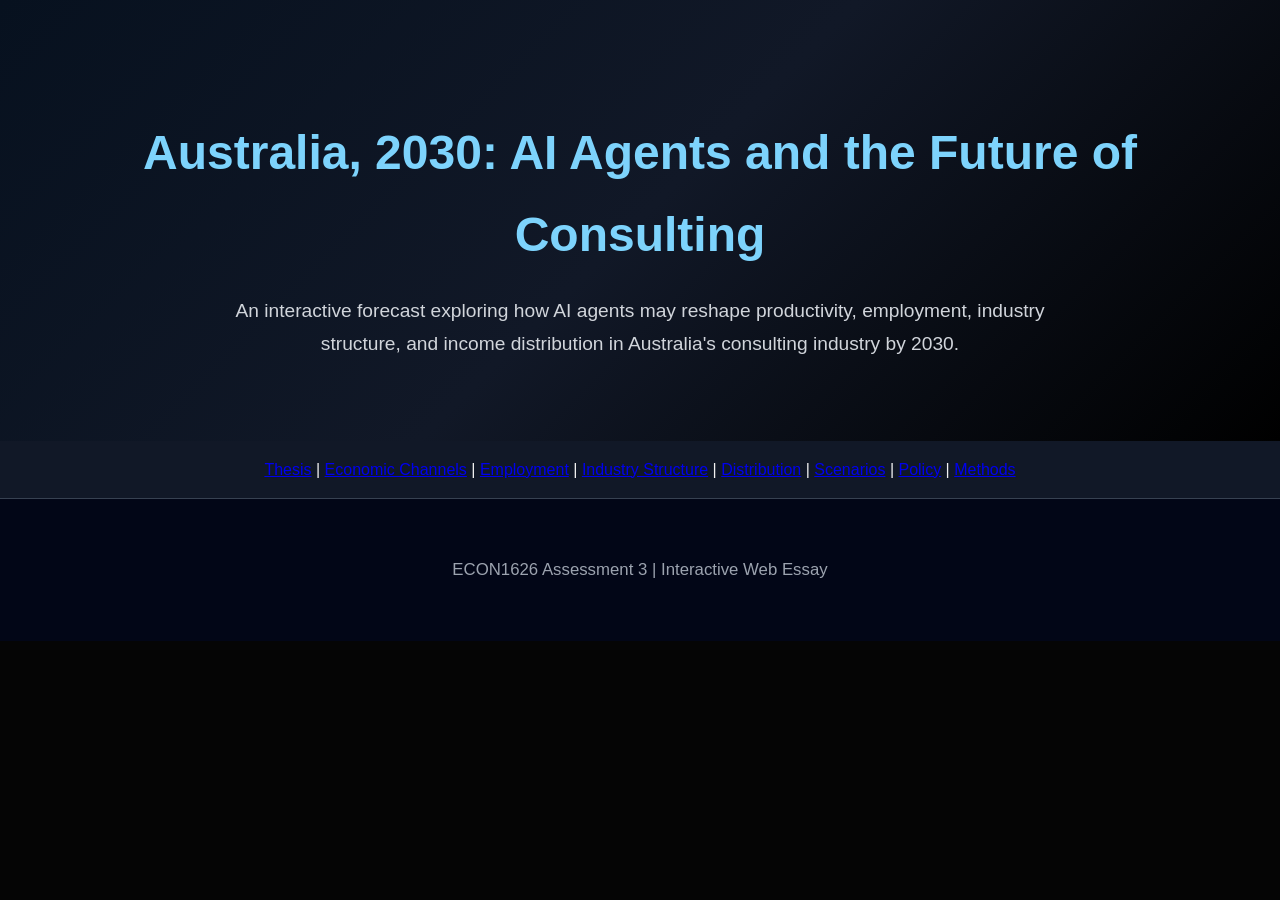
==== forecast.html @ 4e40162a "Add hero section and navigation Added a header and navigation bar to the forecast page." ====
<!DOCTYPE html>
<html lang="en">
<head>
  <meta charset="UTF-8" />
  <meta name="viewport" content="width=device-width, initial-scale=1.0" />

  <title>AI Future Forecast: Australia’s Consulting Industry in 2030</title>

  <style>
    body {
      margin: 0;
      font-family: Arial, sans-serif;
      background: #050505;
      color: #f2f2f2;
      line-height: 1.7;
    }

    section {
      max-width: 950px;
      margin: auto;
      padding: 55px 8%;
      border-bottom: 1px solid #1f2937;
    }

    h1, h2, h3 {
      color: #38bdf8;
    }

    p {
      font-size: 1.05rem;
    }

    .card {
      background: #111827;
      padding: 25px;
      border-radius: 16px;
      margin: 25px 0;
      border: 1px solid #374151;
    }

    footer {
      text-align: center;
      padding: 40px;
      color: #9ca3af;
      background: #020617;
    }
  </style>
</head>

<body>
<header style="
padding:80px 10%;
text-align:center;
background:linear-gradient(135deg,#07111f,#111827,#000000);
">

<h1 style="
font-size:3rem;
color:#7dd3fc;
margin-bottom:20px;
">
Australia, 2030:
AI Agents and the Future of Consulting
</h1>

<p style="
max-width:850px;
margin:auto;
font-size:1.2rem;
color:#d1d5db;
">
An interactive forecast exploring how AI agents may reshape productivity,
employment, industry structure, and income distribution in Australia's consulting industry by 2030.
</p>

</header>

<nav style="
background:#111827;
padding:15px;
text-align:center;
border-bottom:1px solid #374151;
">

<a href="#thesis">Thesis</a> |
<a href="#channels">Economic Channels</a> |
<a href="#employment">Employment</a> |
<a href="#structure">Industry Structure</a> |
<a href="#distribution">Distribution</a> |
<a href="#scenarios">Scenarios</a> |
<a href="#policy">Policy</a> |
<a href="#methods">Methods</a>

</nav>
  <footer>
    <p>ECON1626 Assessment 3 | Interactive Web Essay</p>
  </footer>

</body>
</html>
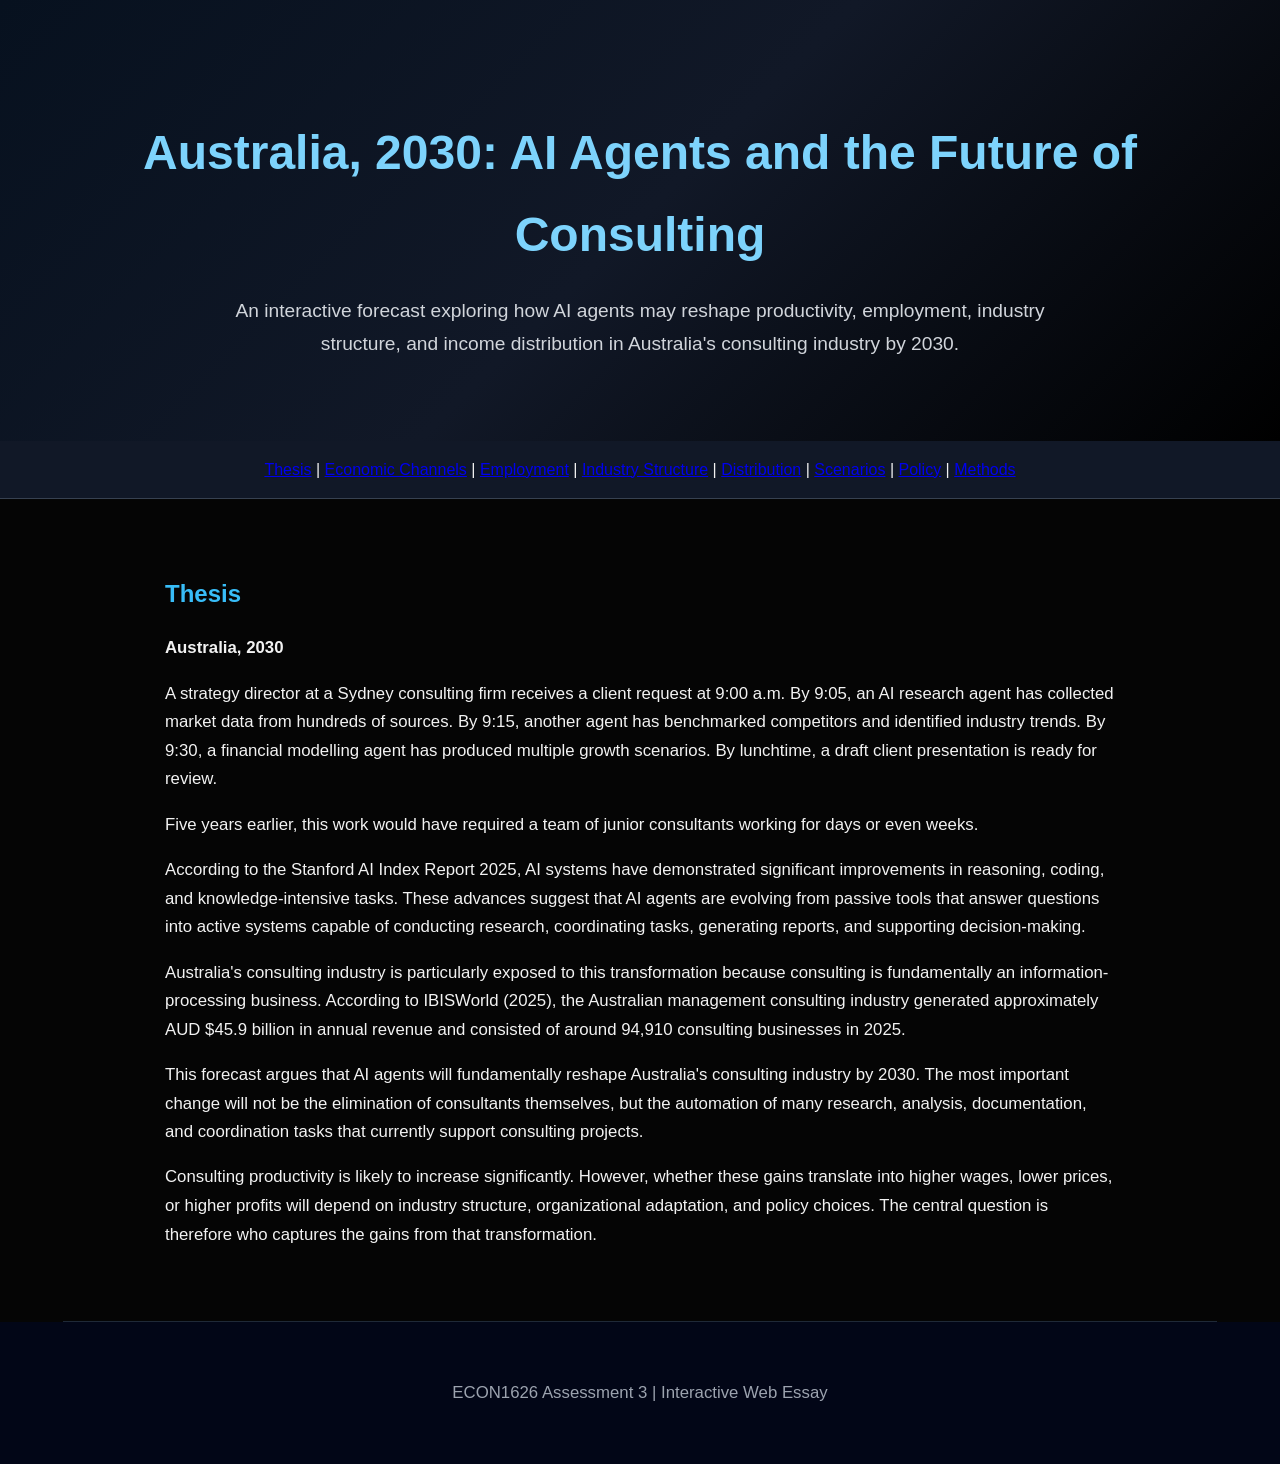
==== commit d73ef270: "Add thesis section Added a new section discussing the impact of AI on Australia's consulting industr" ====
--- a/forecast.html
+++ b/forecast.html
@@ -92,6 +92,39 @@
 <a href="#methods">Methods</a>
 
 </nav>
+  <section id="thesis">
+  <h2>Thesis</h2>
+
+  <p><strong>Australia, 2030</strong></p>
+
+  <p>
+    A strategy director at a Sydney consulting firm receives a client request at 9:00 a.m.
+    By 9:05, an AI research agent has collected market data from hundreds of sources.
+    By 9:15, another agent has benchmarked competitors and identified industry trends.
+    By 9:30, a financial modelling agent has produced multiple growth scenarios.
+    By lunchtime, a draft client presentation is ready for review.
+  </p>
+
+  <p>
+    Five years earlier, this work would have required a team of junior consultants working for days or even weeks.
+  </p>
+
+  <p>
+    According to the Stanford AI Index Report 2025, AI systems have demonstrated significant improvements in reasoning, coding, and knowledge-intensive tasks. These advances suggest that AI agents are evolving from passive tools that answer questions into active systems capable of conducting research, coordinating tasks, generating reports, and supporting decision-making.
+  </p>
+
+  <p>
+    Australia's consulting industry is particularly exposed to this transformation because consulting is fundamentally an information-processing business. According to IBISWorld (2025), the Australian management consulting industry generated approximately AUD $45.9 billion in annual revenue and consisted of around 94,910 consulting businesses in 2025.
+  </p>
+
+  <p>
+    This forecast argues that AI agents will fundamentally reshape Australia's consulting industry by 2030. The most important change will not be the elimination of consultants themselves, but the automation of many research, analysis, documentation, and coordination tasks that currently support consulting projects.
+  </p>
+
+  <p>
+    Consulting productivity is likely to increase significantly. However, whether these gains translate into higher wages, lower prices, or higher profits will depend on industry structure, organizational adaptation, and policy choices. The central question is therefore who captures the gains from that transformation.
+  </p>
+</section>
   <footer>
     <p>ECON1626 Assessment 3 | Interactive Web Essay</p>
   </footer>
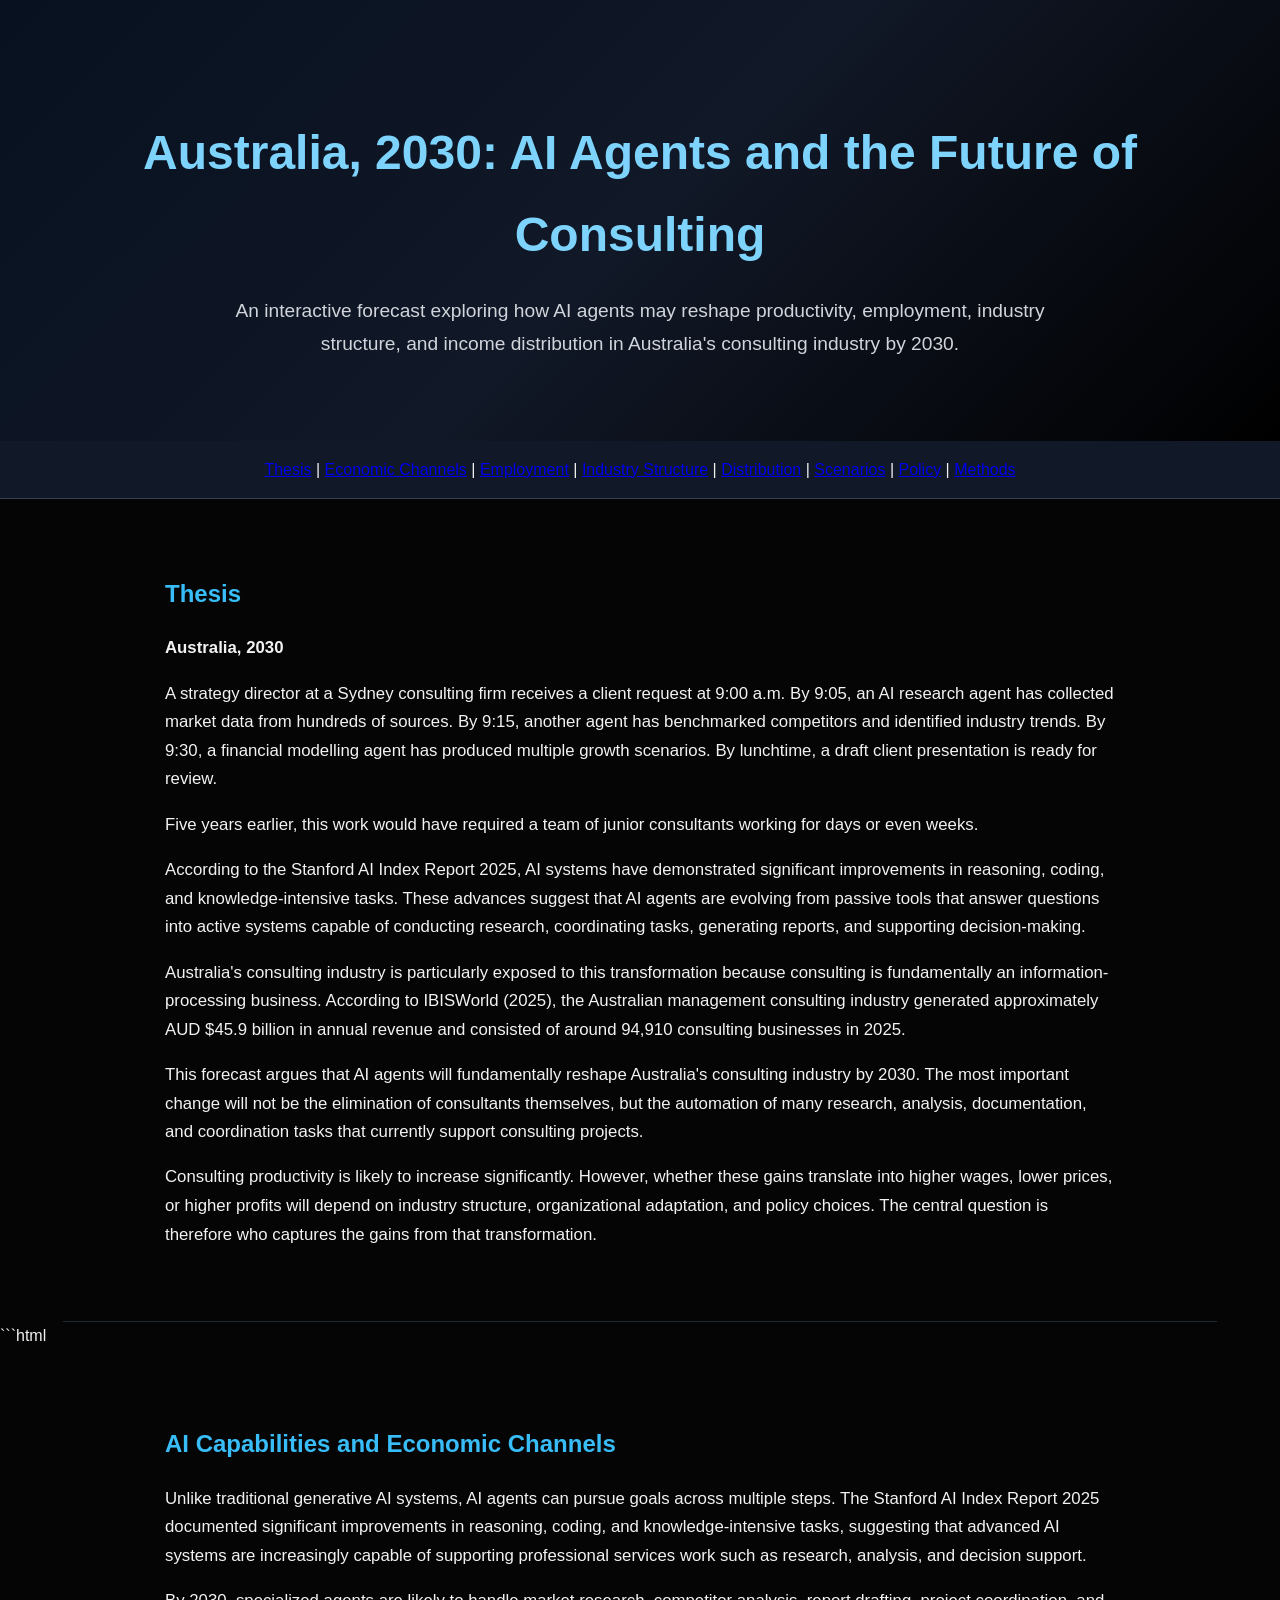
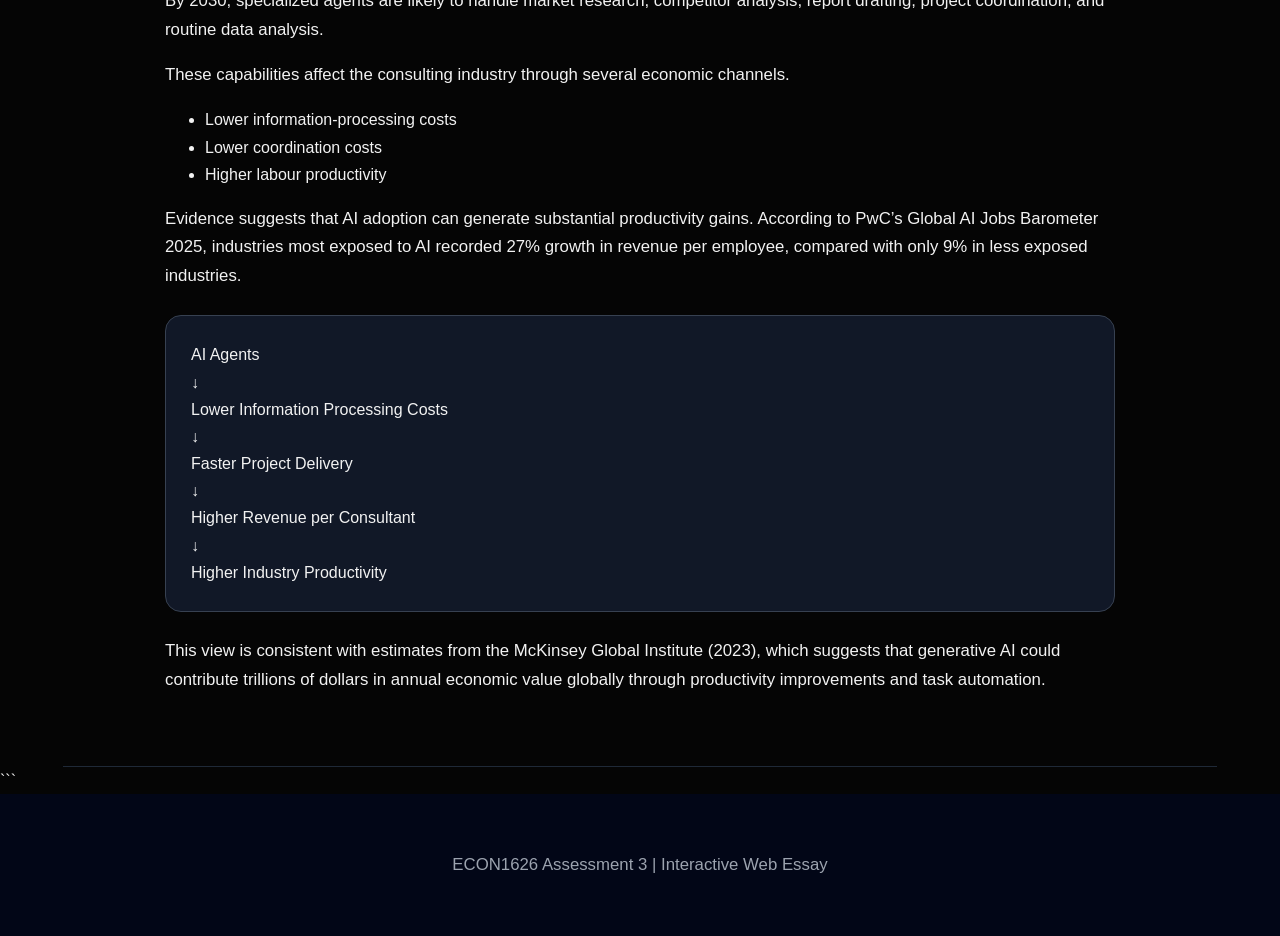
==== commit 04605302: "Add economic channels section" ====
--- a/forecast.html
+++ b/forecast.html
@@ -125,6 +125,59 @@
     Consulting productivity is likely to increase significantly. However, whether these gains translate into higher wages, lower prices, or higher profits will depend on industry structure, organizational adaptation, and policy choices. The central question is therefore who captures the gains from that transformation.
   </p>
 </section>
+  ```html
+<section id="channels">
+
+<h2>AI Capabilities and Economic Channels</h2>
+
+<p>
+Unlike traditional generative AI systems, AI agents can pursue goals across multiple steps.
+The Stanford AI Index Report 2025 documented significant improvements in reasoning,
+coding, and knowledge-intensive tasks, suggesting that advanced AI systems are increasingly
+capable of supporting professional services work such as research, analysis, and decision support.
+</p>
+
+<p>
+By 2030, specialized agents are likely to handle market research, competitor analysis,
+report drafting, project coordination, and routine data analysis.
+</p>
+
+<p>
+These capabilities affect the consulting industry through several economic channels.
+</p>
+
+<ul>
+<li>Lower information-processing costs</li>
+<li>Lower coordination costs</li>
+<li>Higher labour productivity</li>
+</ul>
+
+<p>
+Evidence suggests that AI adoption can generate substantial productivity gains.
+According to PwC’s Global AI Jobs Barometer 2025, industries most exposed to AI
+recorded 27% growth in revenue per employee, compared with only 9% in less exposed industries.
+</p>
+
+<div class="card">
+AI Agents<br>
+↓<br>
+Lower Information Processing Costs<br>
+↓<br>
+Faster Project Delivery<br>
+↓<br>
+Higher Revenue per Consultant<br>
+↓<br>
+Higher Industry Productivity
+</div>
+
+<p>
+This view is consistent with estimates from the McKinsey Global Institute (2023),
+which suggests that generative AI could contribute trillions of dollars in annual economic value globally through productivity improvements and task automation.
+</p>
+
+</section>
+```
+
   <footer>
     <p>ECON1626 Assessment 3 | Interactive Web Essay</p>
   </footer>
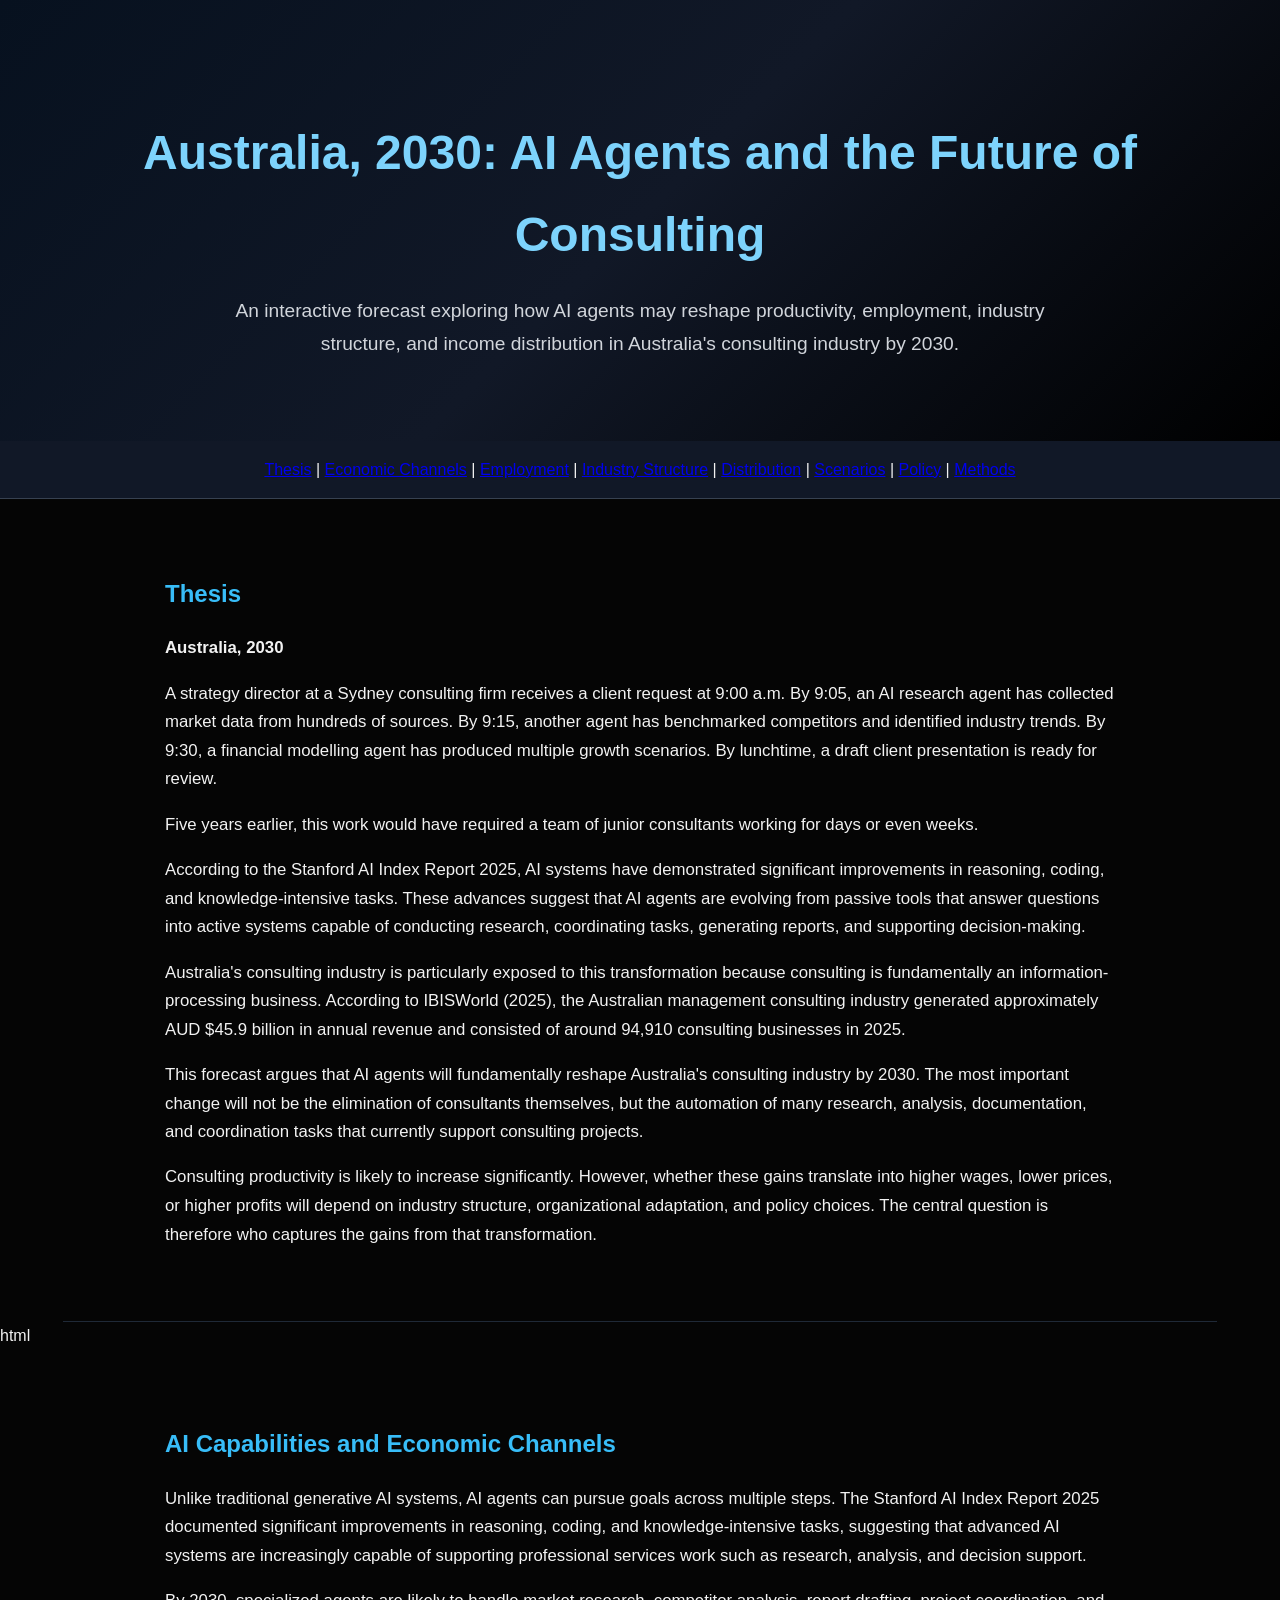
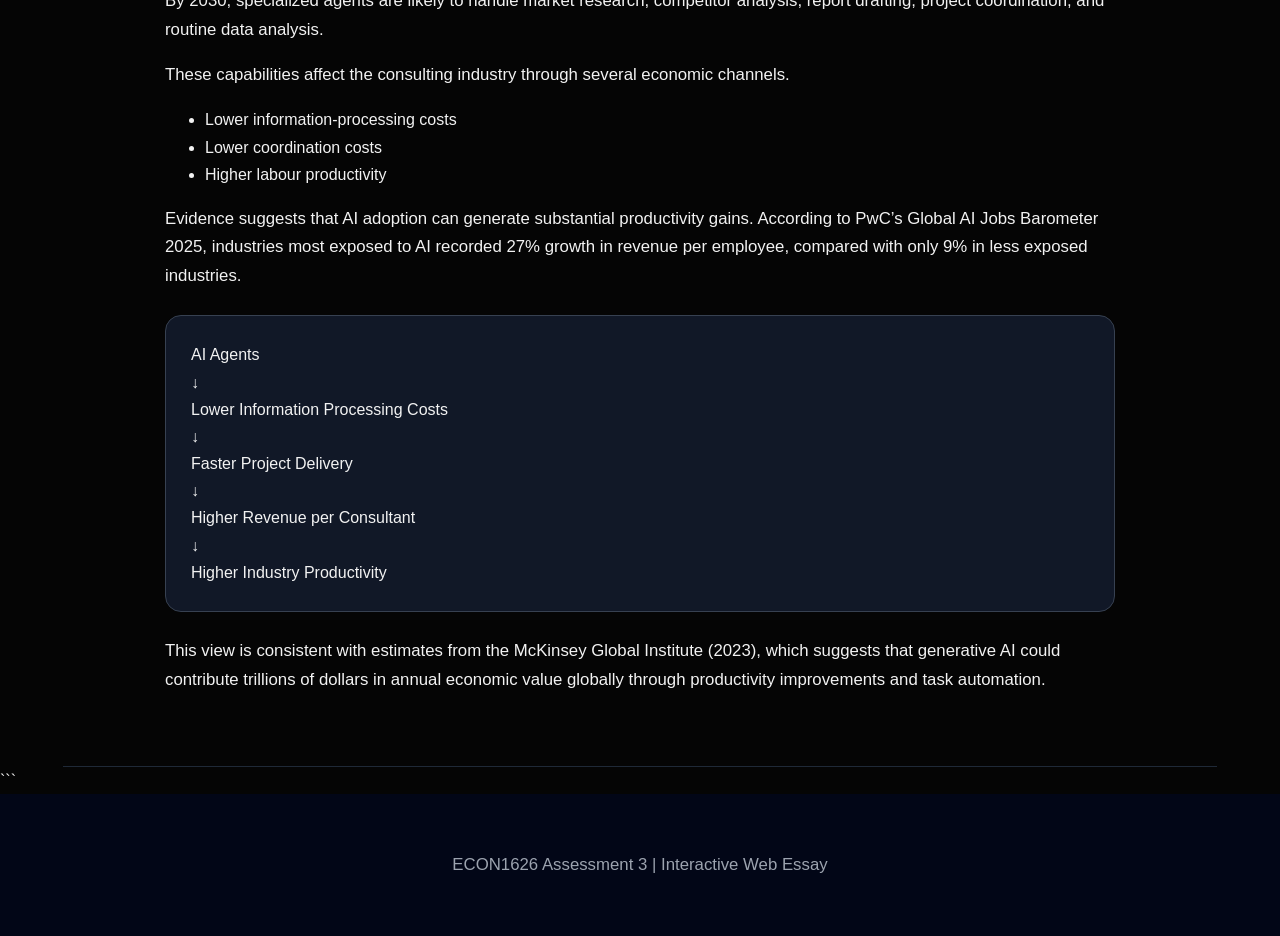
==== commit 9b546a90: "Fix HTML formatting in forecast.html" ====
--- a/forecast.html
+++ b/forecast.html
@@ -125,7 +125,7 @@
     Consulting productivity is likely to increase significantly. However, whether these gains translate into higher wages, lower prices, or higher profits will depend on industry structure, organizational adaptation, and policy choices. The central question is therefore who captures the gains from that transformation.
   </p>
 </section>
-  ```html
+  html
 <section id="channels">
 
 <h2>AI Capabilities and Economic Channels</h2>
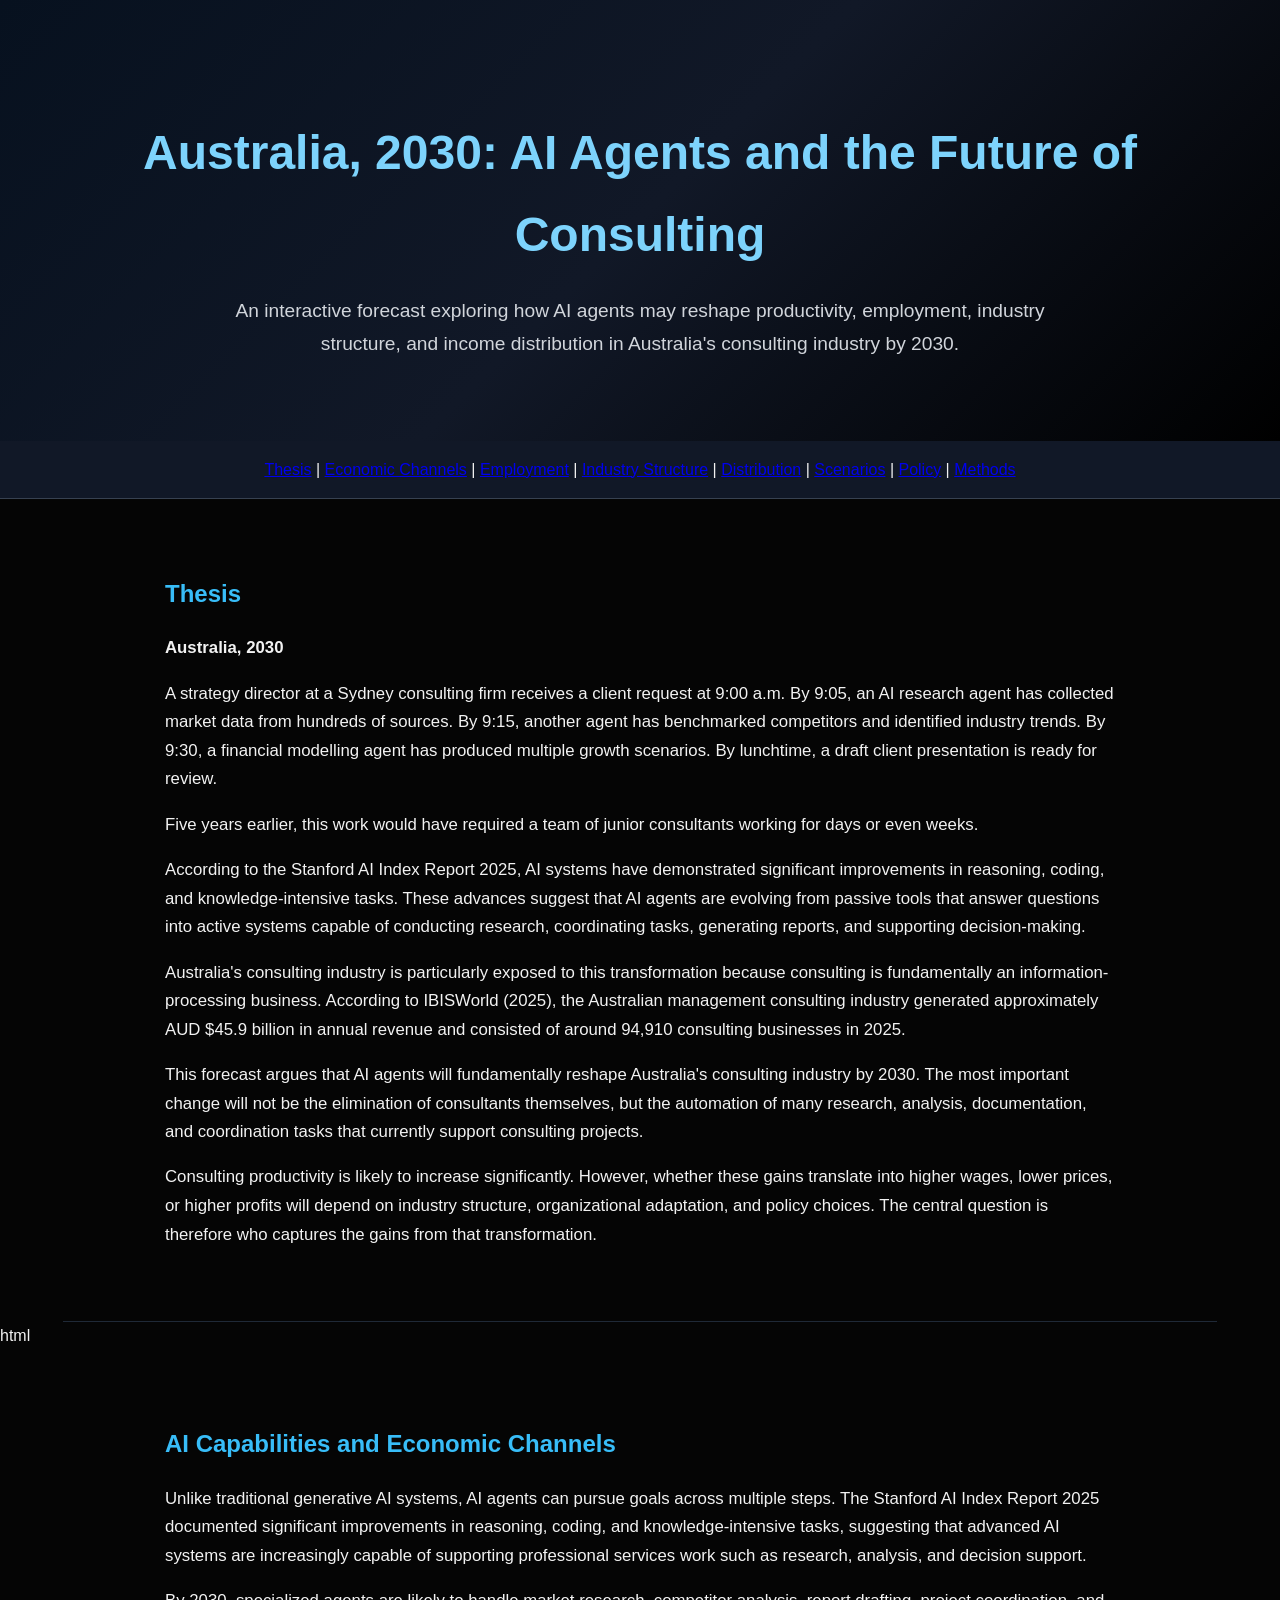
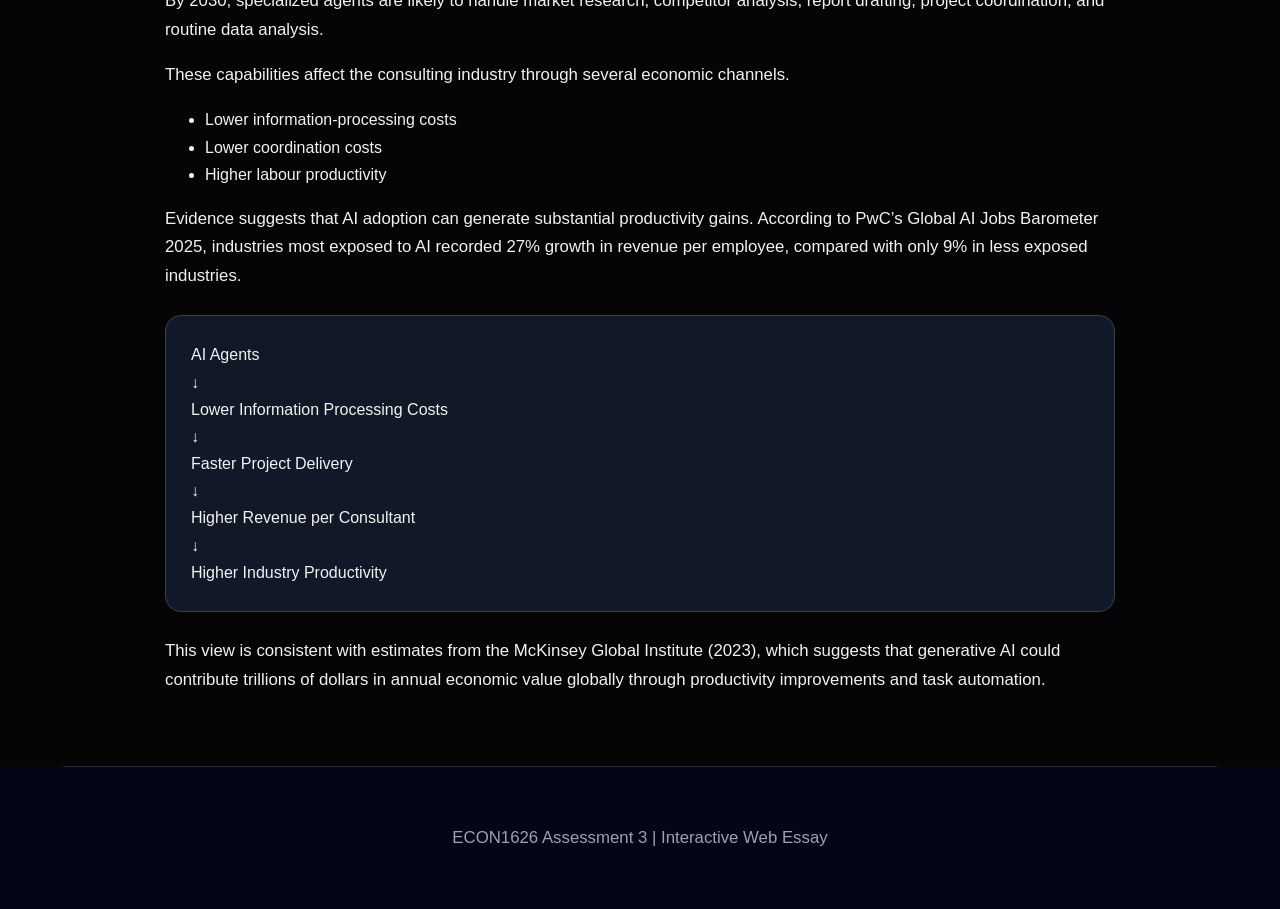
==== commit 6ef511aa: "Fix formatting issues in forecast.html" ====
--- a/forecast.html
+++ b/forecast.html
@@ -176,7 +176,6 @@
 </p>
 
 </section>
-```
 
   <footer>
     <p>ECON1626 Assessment 3 | Interactive Web Essay</p>
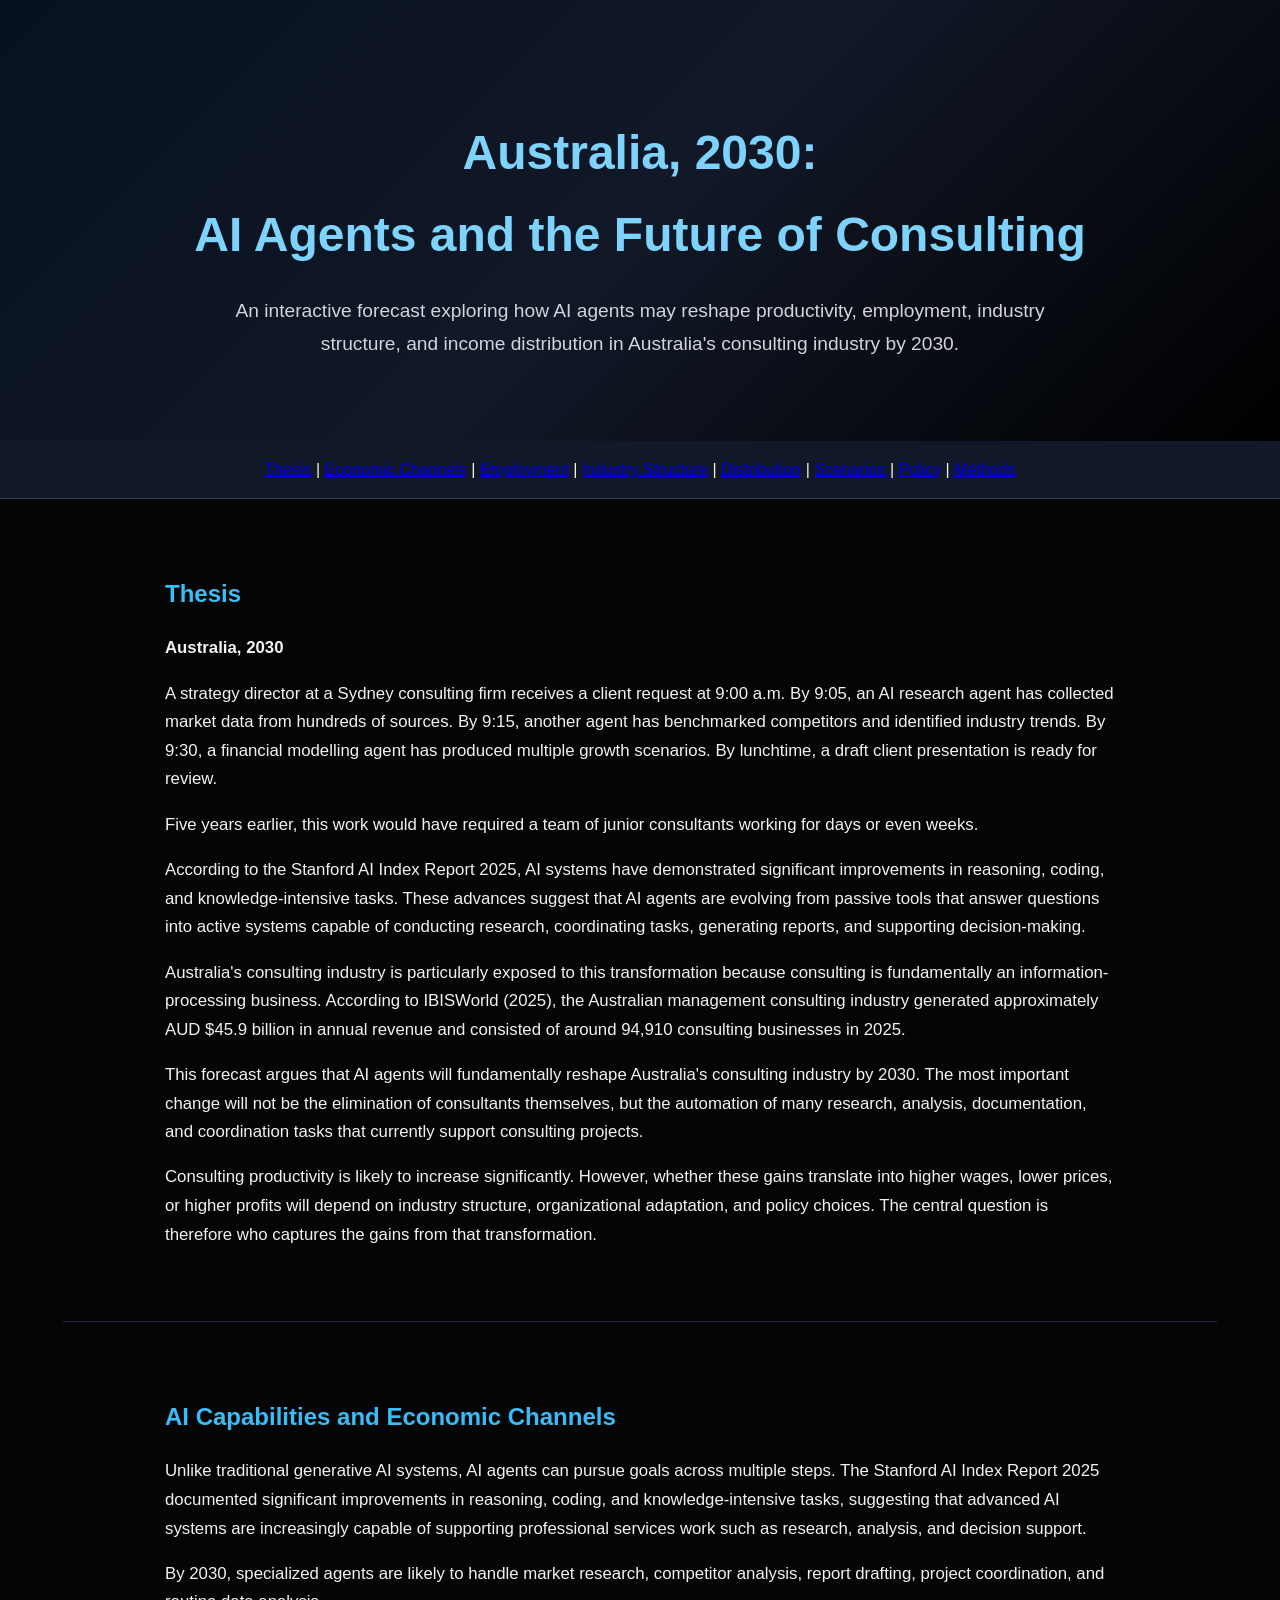
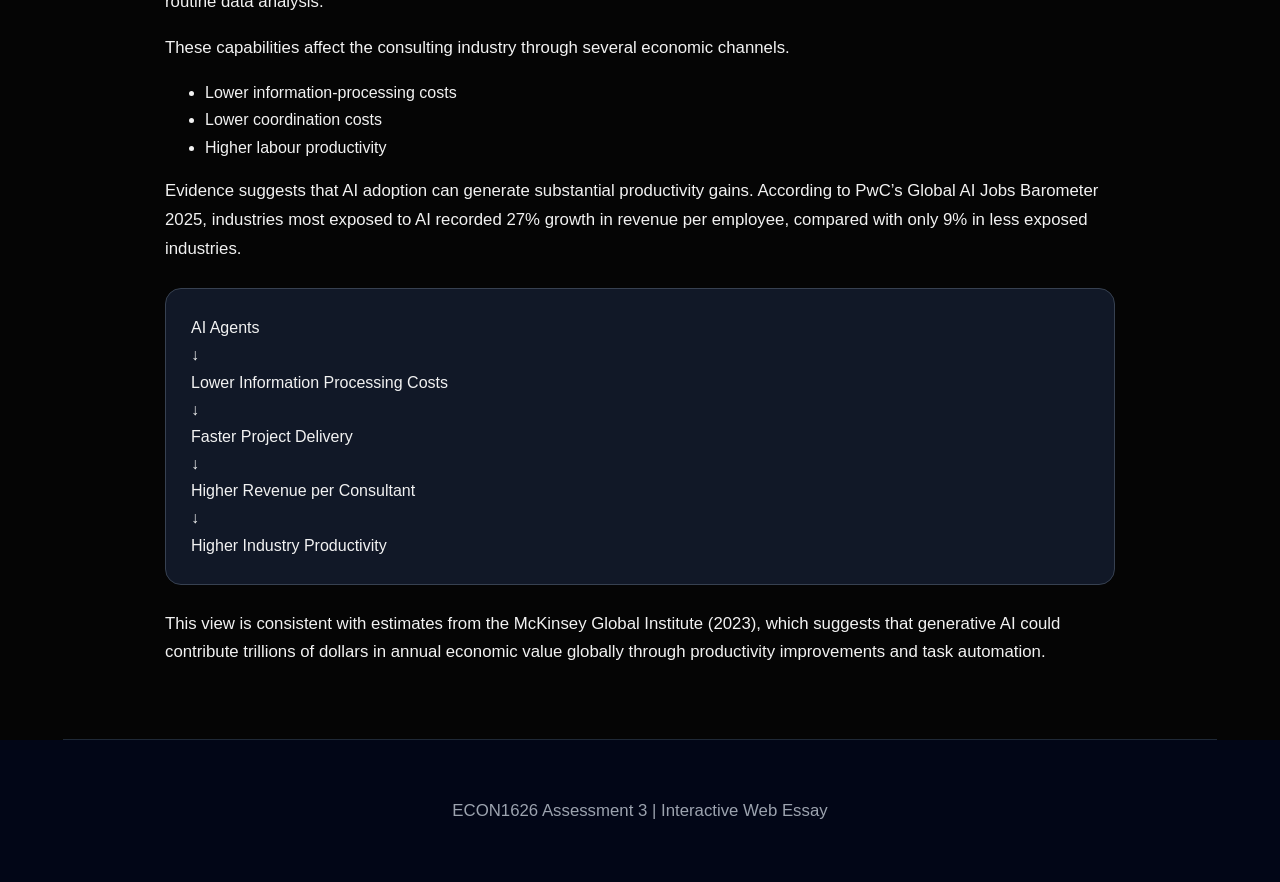
==== commit 8a297039: "Refactor HTML structure and improve formatting" ====
--- a/forecast.html
+++ b/forecast.html
@@ -3,7 +3,6 @@
 <head>
   <meta charset="UTF-8" />
   <meta name="viewport" content="width=device-width, initial-scale=1.0" />
-
   <title>AI Future Forecast: Australia’s Consulting Industry in 2030</title>
 
   <style>
@@ -48,51 +47,31 @@
 </head>
 
 <body>
-<header style="
-padding:80px 10%;
-text-align:center;
-background:linear-gradient(135deg,#07111f,#111827,#000000);
-">
 
-<h1 style="
-font-size:3rem;
-color:#7dd3fc;
-margin-bottom:20px;
-">
-Australia, 2030:
-AI Agents and the Future of Consulting
-</h1>
+<header style="padding:80px 10%; text-align:center; background:linear-gradient(135deg,#07111f,#111827,#000000);">
+  <h1 style="font-size:3rem; color:#7dd3fc; margin-bottom:20px;">
+    Australia, 2030:<br>
+    AI Agents and the Future of Consulting
+  </h1>
 
-<p style="
-max-width:850px;
-margin:auto;
-font-size:1.2rem;
-color:#d1d5db;
-">
-An interactive forecast exploring how AI agents may reshape productivity,
-employment, industry structure, and income distribution in Australia's consulting industry by 2030.
-</p>
-
+  <p style="max-width:850px; margin:auto; font-size:1.2rem; color:#d1d5db;">
+    An interactive forecast exploring how AI agents may reshape productivity,
+    employment, industry structure, and income distribution in Australia's consulting industry by 2030.
+  </p>
 </header>
 
-<nav style="
-background:#111827;
-padding:15px;
-text-align:center;
-border-bottom:1px solid #374151;
-">
+<nav style="background:#111827; padding:15px; text-align:center; border-bottom:1px solid #374151;">
+  <a href="#thesis">Thesis</a> |
+  <a href="#channels">Economic Channels</a> |
+  <a href="#employment">Employment</a> |
+  <a href="#structure">Industry Structure</a> |
+  <a href="#distribution">Distribution</a> |
+  <a href="#scenarios">Scenarios</a> |
+  <a href="#policy">Policy</a> |
+  <a href="#methods">Methods</a>
+</nav>
 
-<a href="#thesis">Thesis</a> |
-<a href="#channels">Economic Channels</a> |
-<a href="#employment">Employment</a> |
-<a href="#structure">Industry Structure</a> |
-<a href="#distribution">Distribution</a> |
-<a href="#scenarios">Scenarios</a> |
-<a href="#policy">Policy</a> |
-<a href="#methods">Methods</a>
-
-</nav>
-  <section id="thesis">
+<section id="thesis">
   <h2>Thesis</h2>
 
   <p><strong>Australia, 2030</strong></p>
@@ -125,61 +104,59 @@
     Consulting productivity is likely to increase significantly. However, whether these gains translate into higher wages, lower prices, or higher profits will depend on industry structure, organizational adaptation, and policy choices. The central question is therefore who captures the gains from that transformation.
   </p>
 </section>
-  html
+
 <section id="channels">
+  <h2>AI Capabilities and Economic Channels</h2>
 
-<h2>AI Capabilities and Economic Channels</h2>
+  <p>
+    Unlike traditional generative AI systems, AI agents can pursue goals across multiple steps.
+    The Stanford AI Index Report 2025 documented significant improvements in reasoning,
+    coding, and knowledge-intensive tasks, suggesting that advanced AI systems are increasingly
+    capable of supporting professional services work such as research, analysis, and decision support.
+  </p>
 
-<p>
-Unlike traditional generative AI systems, AI agents can pursue goals across multiple steps.
-The Stanford AI Index Report 2025 documented significant improvements in reasoning,
-coding, and knowledge-intensive tasks, suggesting that advanced AI systems are increasingly
-capable of supporting professional services work such as research, analysis, and decision support.
-</p>
+  <p>
+    By 2030, specialized agents are likely to handle market research, competitor analysis,
+    report drafting, project coordination, and routine data analysis.
+  </p>
 
-<p>
-By 2030, specialized agents are likely to handle market research, competitor analysis,
-report drafting, project coordination, and routine data analysis.
-</p>
+  <p>
+    These capabilities affect the consulting industry through several economic channels.
+  </p>
 
-<p>
-These capabilities affect the consulting industry through several economic channels.
-</p>
+  <ul>
+    <li>Lower information-processing costs</li>
+    <li>Lower coordination costs</li>
+    <li>Higher labour productivity</li>
+  </ul>
 
-<ul>
-<li>Lower information-processing costs</li>
-<li>Lower coordination costs</li>
-<li>Higher labour productivity</li>
-</ul>
+  <p>
+    Evidence suggests that AI adoption can generate substantial productivity gains.
+    According to PwC’s Global AI Jobs Barometer 2025, industries most exposed to AI
+    recorded 27% growth in revenue per employee, compared with only 9% in less exposed industries.
+  </p>
 
-<p>
-Evidence suggests that AI adoption can generate substantial productivity gains.
-According to PwC’s Global AI Jobs Barometer 2025, industries most exposed to AI
-recorded 27% growth in revenue per employee, compared with only 9% in less exposed industries.
-</p>
+  <div class="card">
+    AI Agents<br>
+    ↓<br>
+    Lower Information Processing Costs<br>
+    ↓<br>
+    Faster Project Delivery<br>
+    ↓<br>
+    Higher Revenue per Consultant<br>
+    ↓<br>
+    Higher Industry Productivity
+  </div>
 
-<div class="card">
-AI Agents<br>
-↓<br>
-Lower Information Processing Costs<br>
-↓<br>
-Faster Project Delivery<br>
-↓<br>
-Higher Revenue per Consultant<br>
-↓<br>
-Higher Industry Productivity
-</div>
-
-<p>
-This view is consistent with estimates from the McKinsey Global Institute (2023),
-which suggests that generative AI could contribute trillions of dollars in annual economic value globally through productivity improvements and task automation.
-</p>
-
+  <p>
+    This view is consistent with estimates from the McKinsey Global Institute (2023),
+    which suggests that generative AI could contribute trillions of dollars in annual economic value globally through productivity improvements and task automation.
+  </p>
 </section>
 
-  <footer>
-    <p>ECON1626 Assessment 3 | Interactive Web Essay</p>
-  </footer>
+<footer>
+  <p>ECON1626 Assessment 3 | Interactive Web Essay</p>
+</footer>
 
 </body>
 </html>
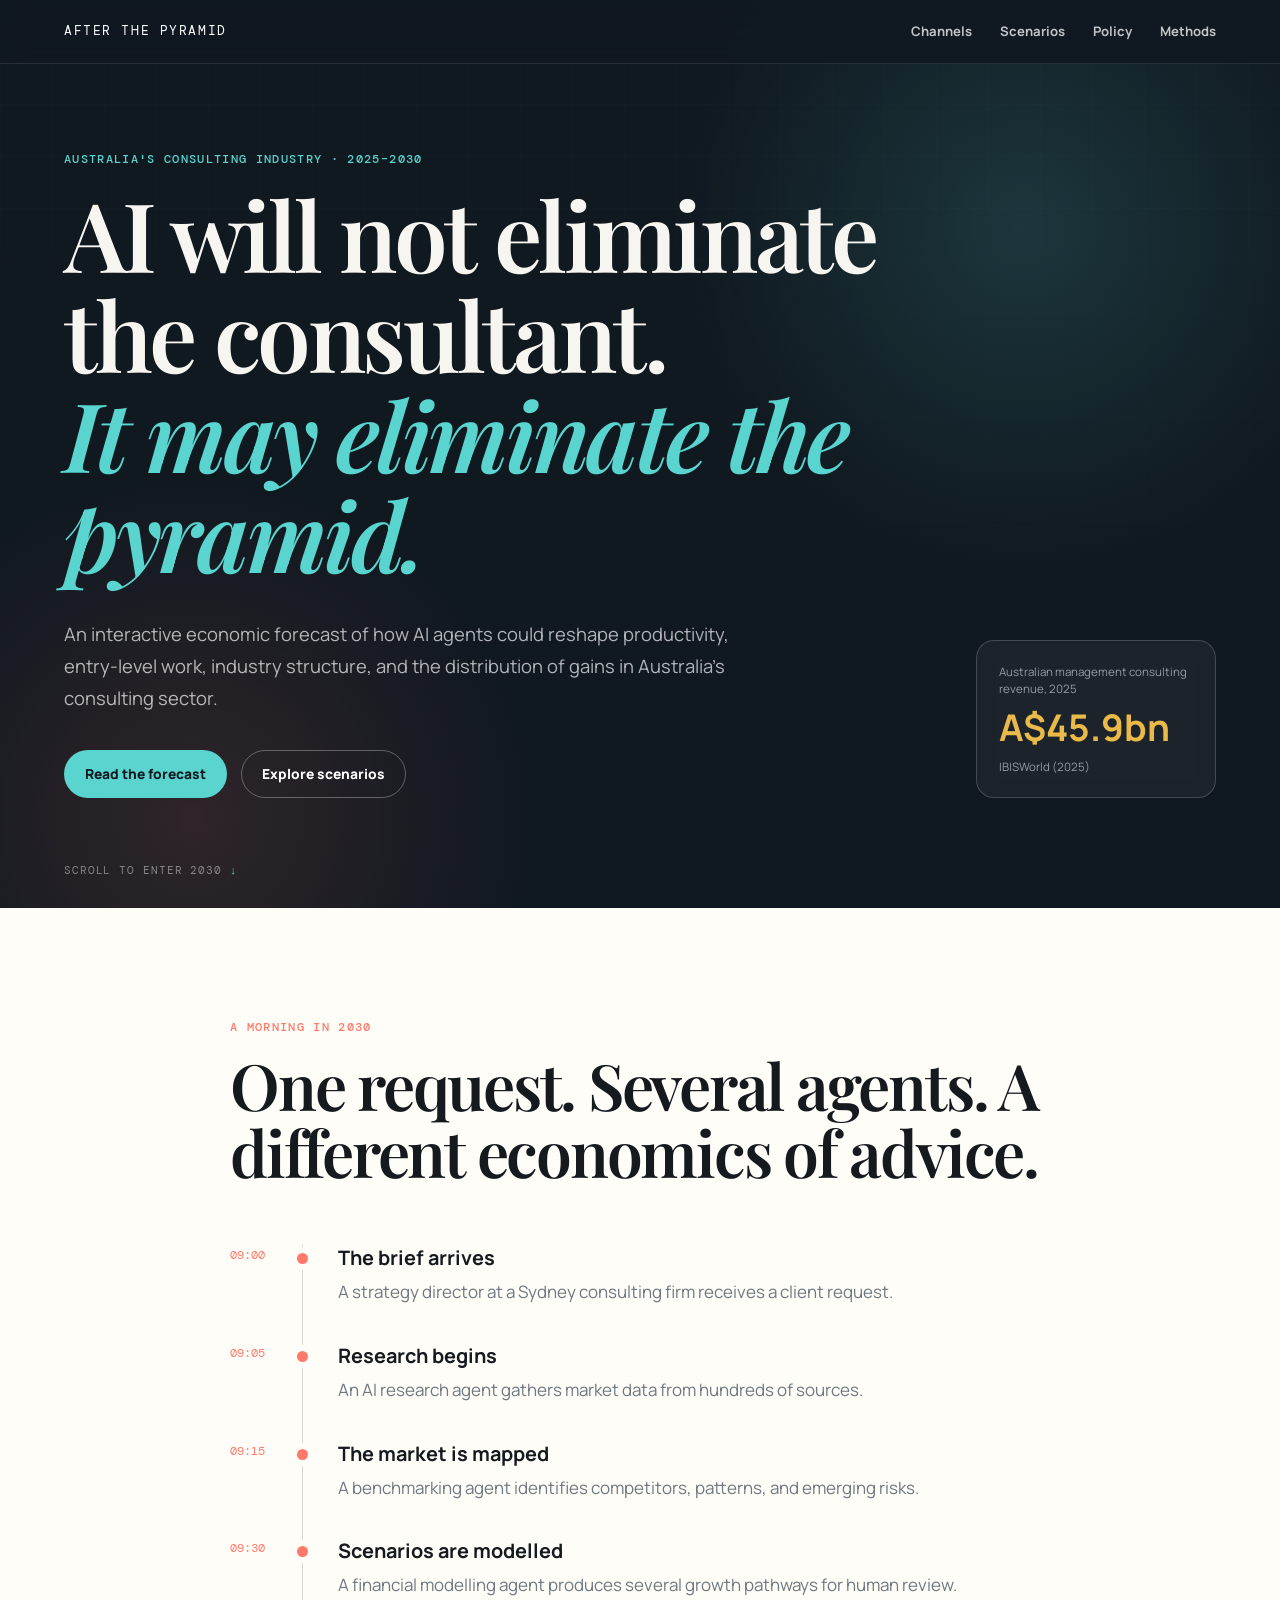
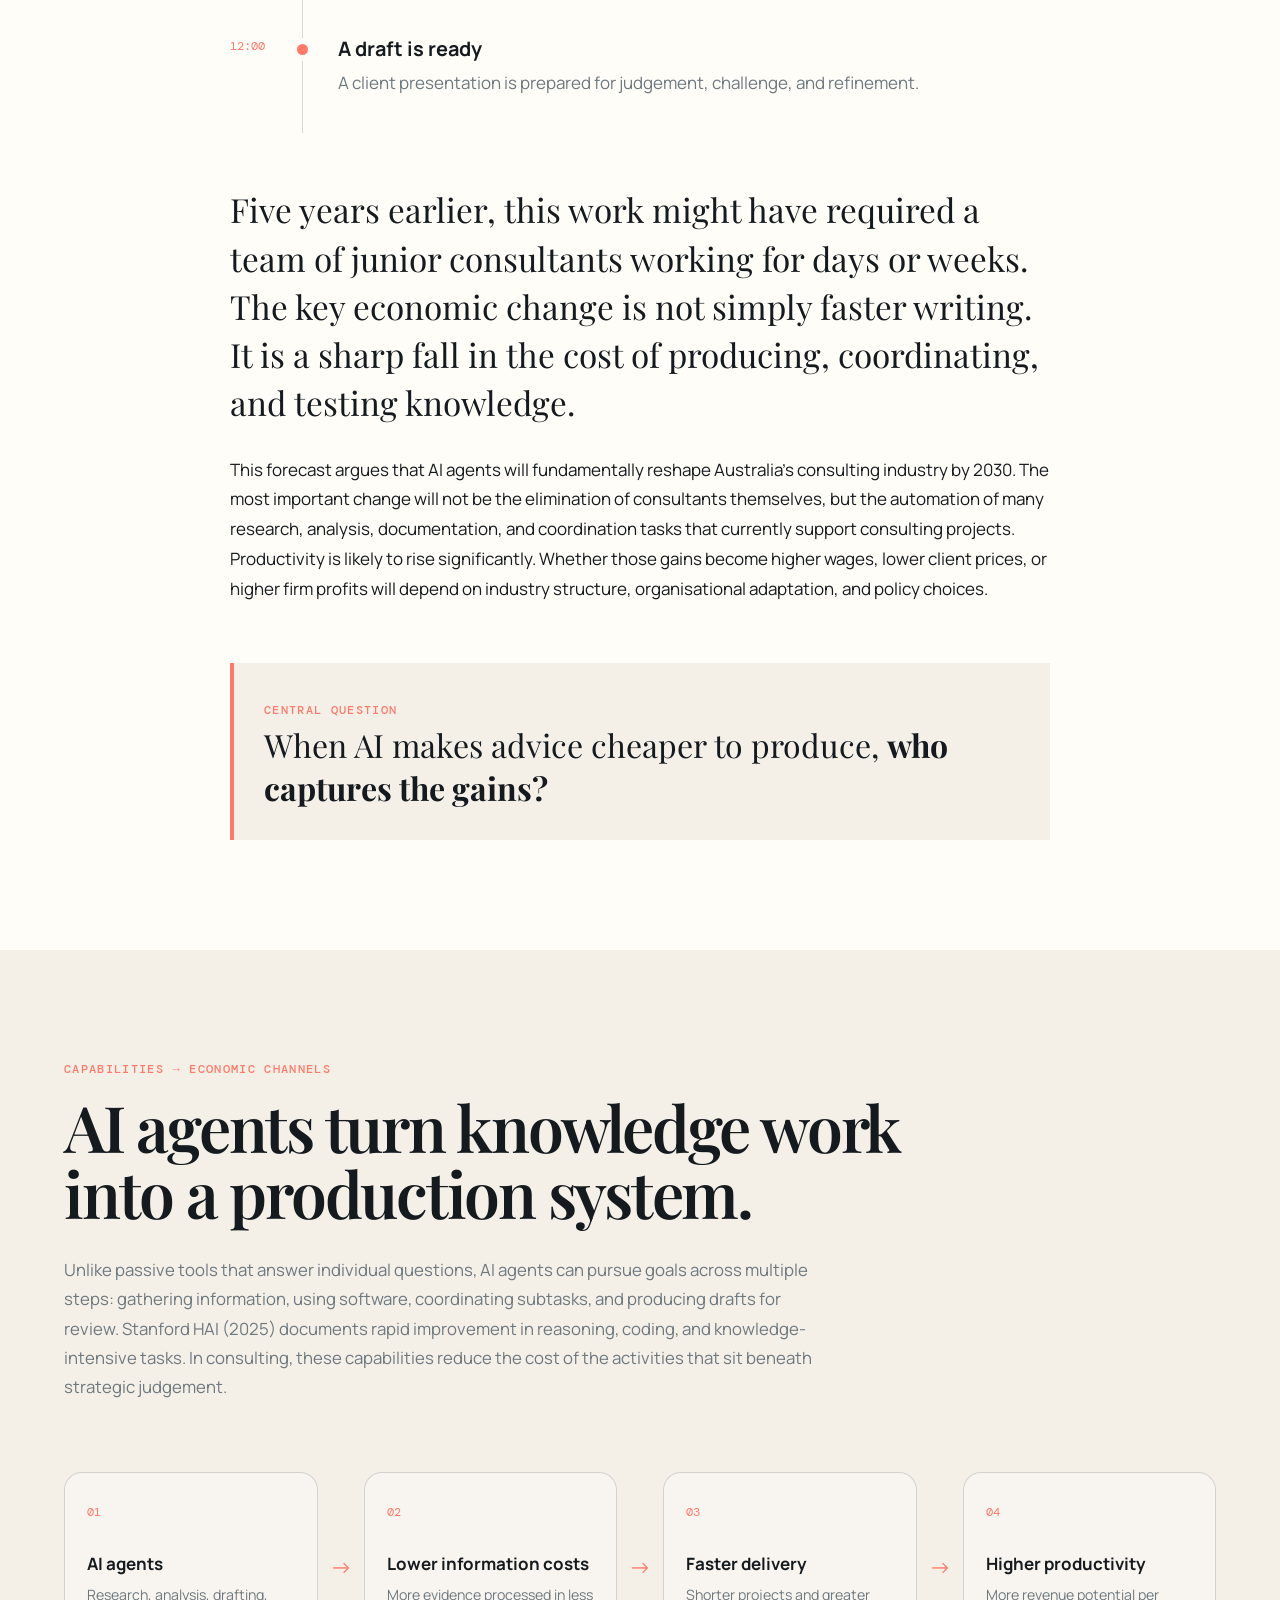
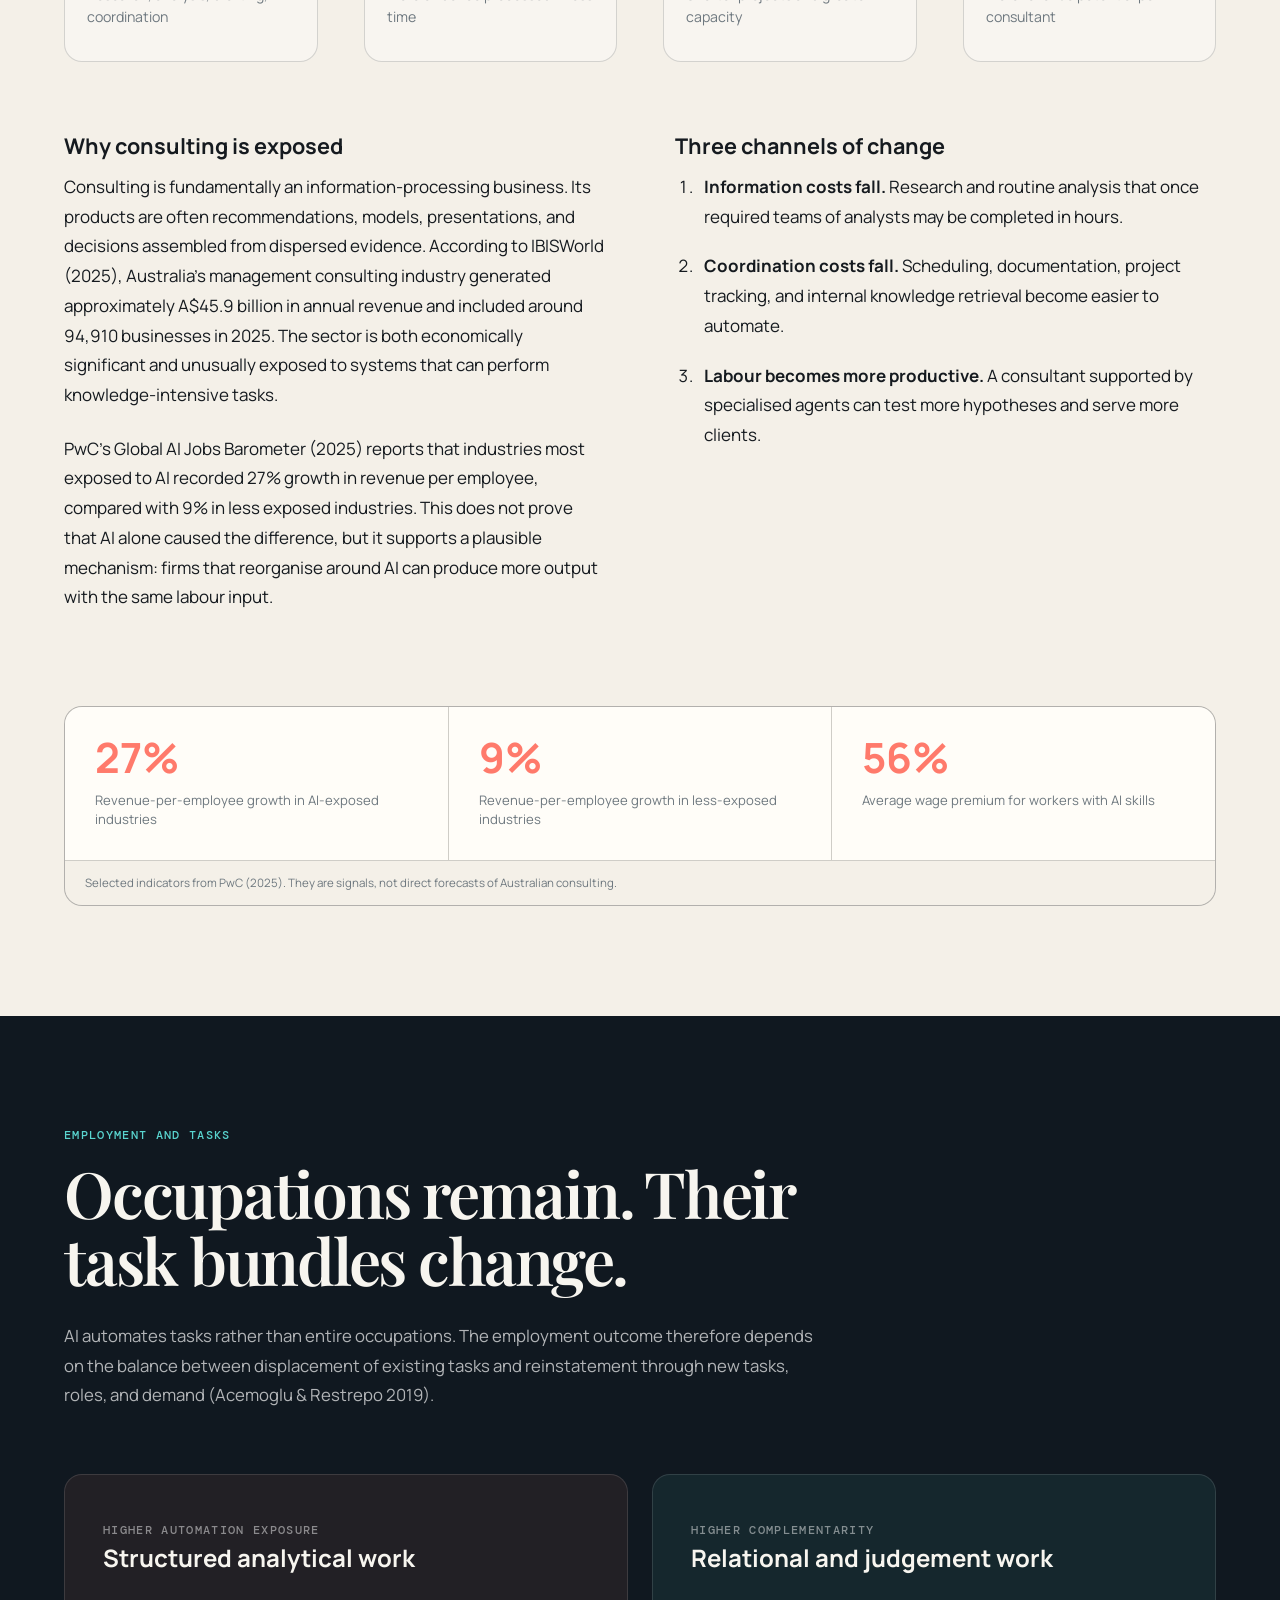
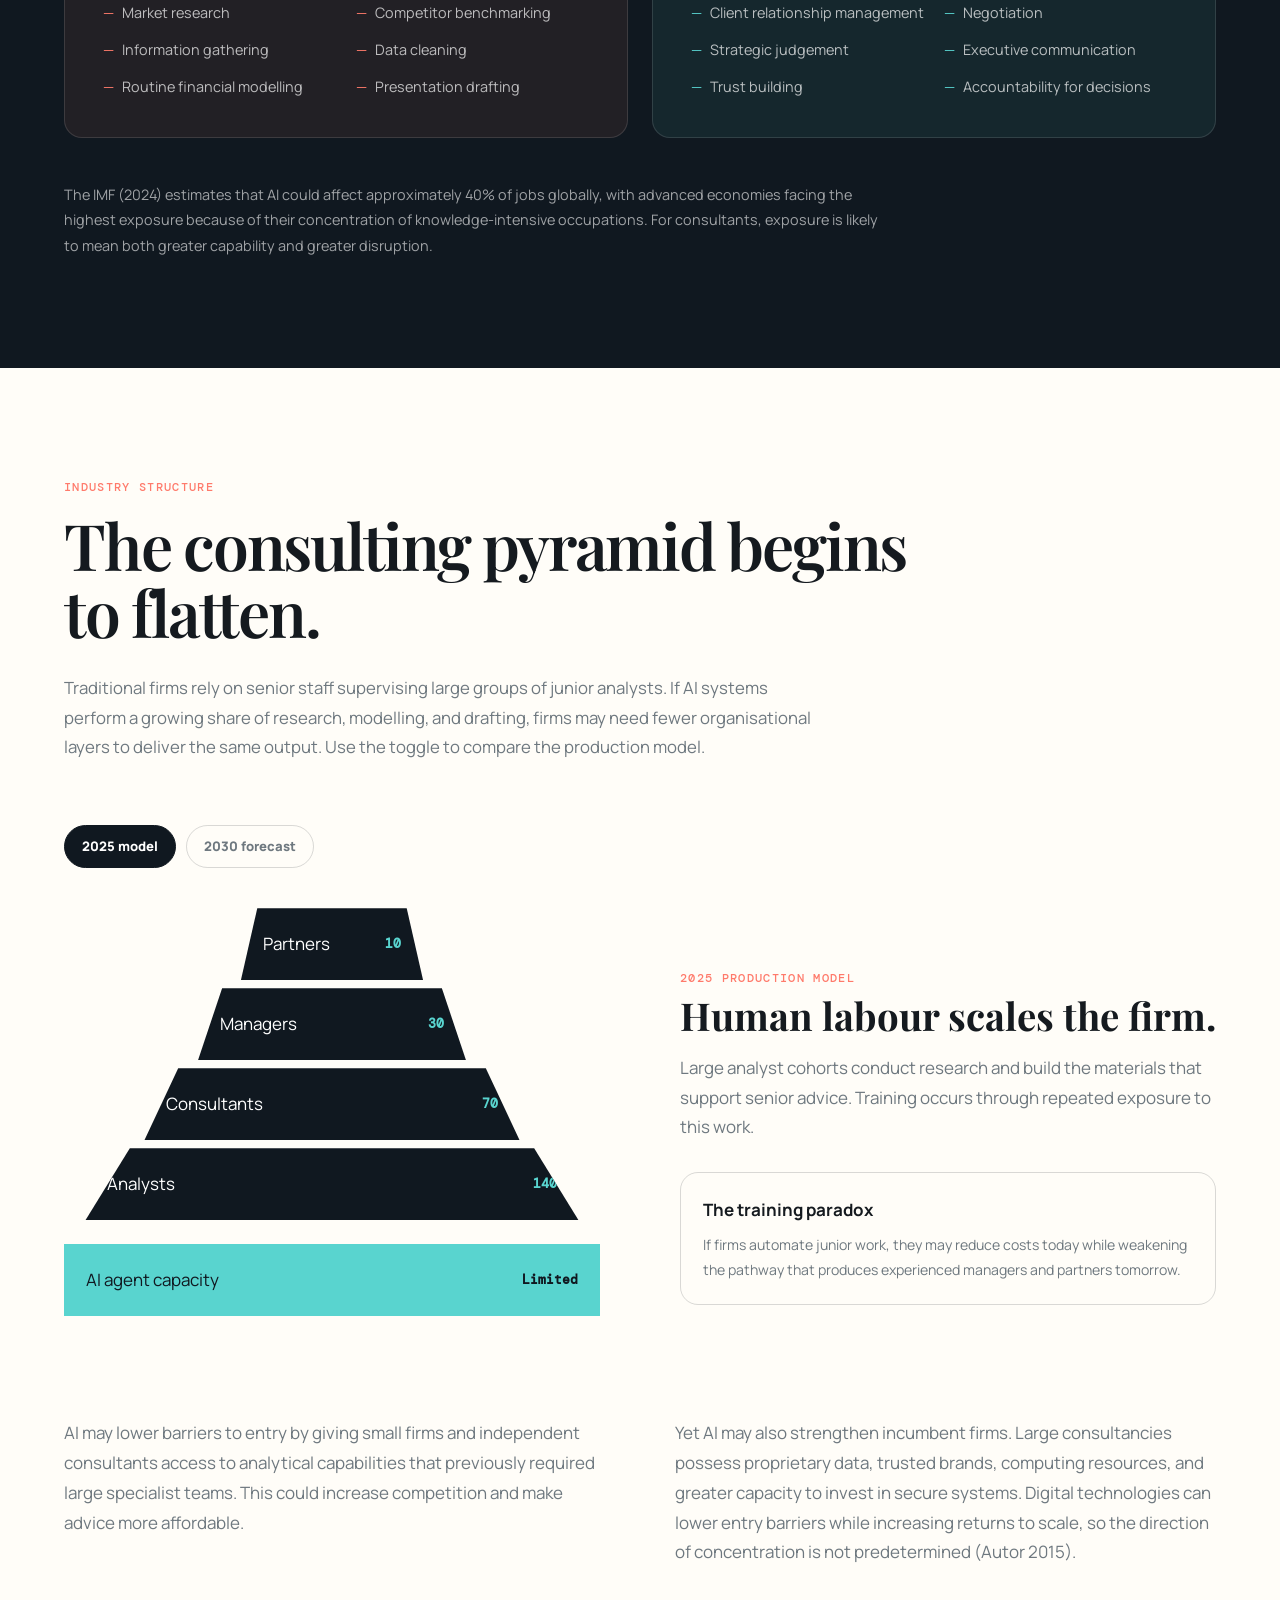
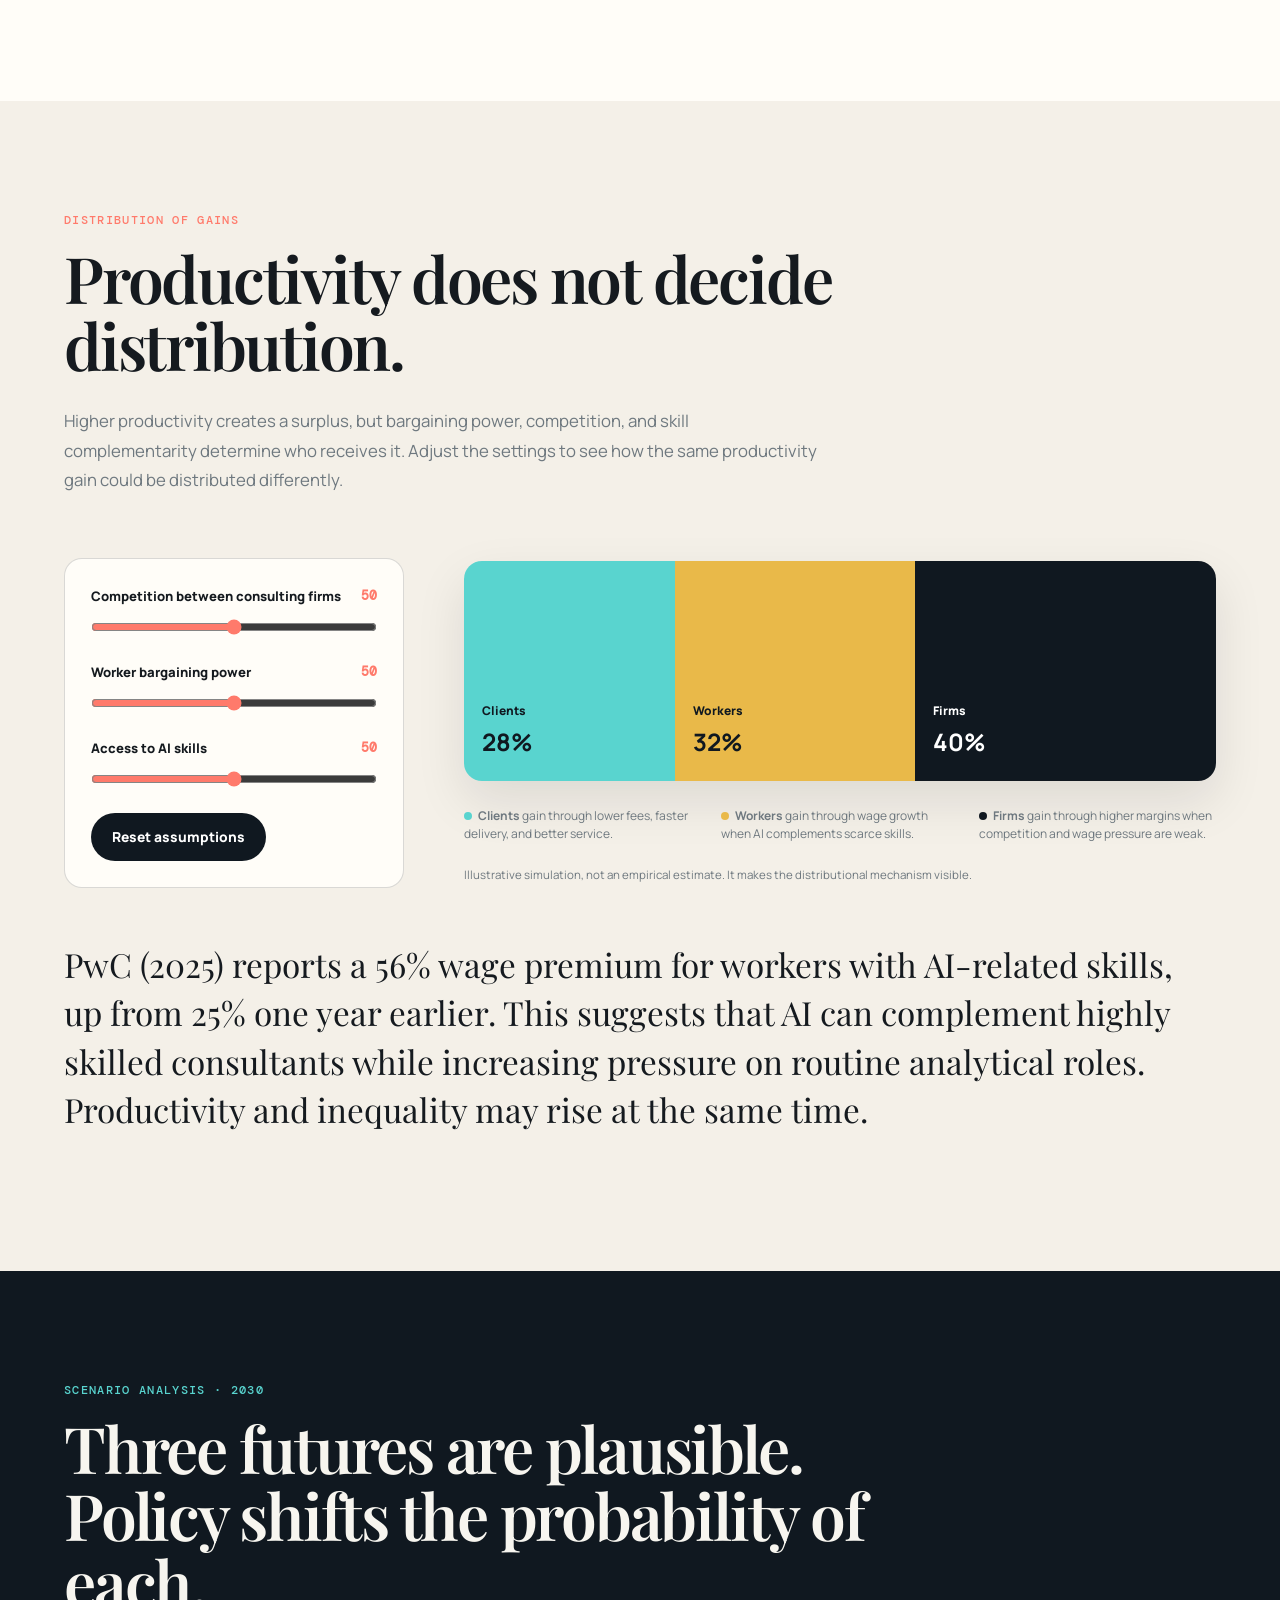
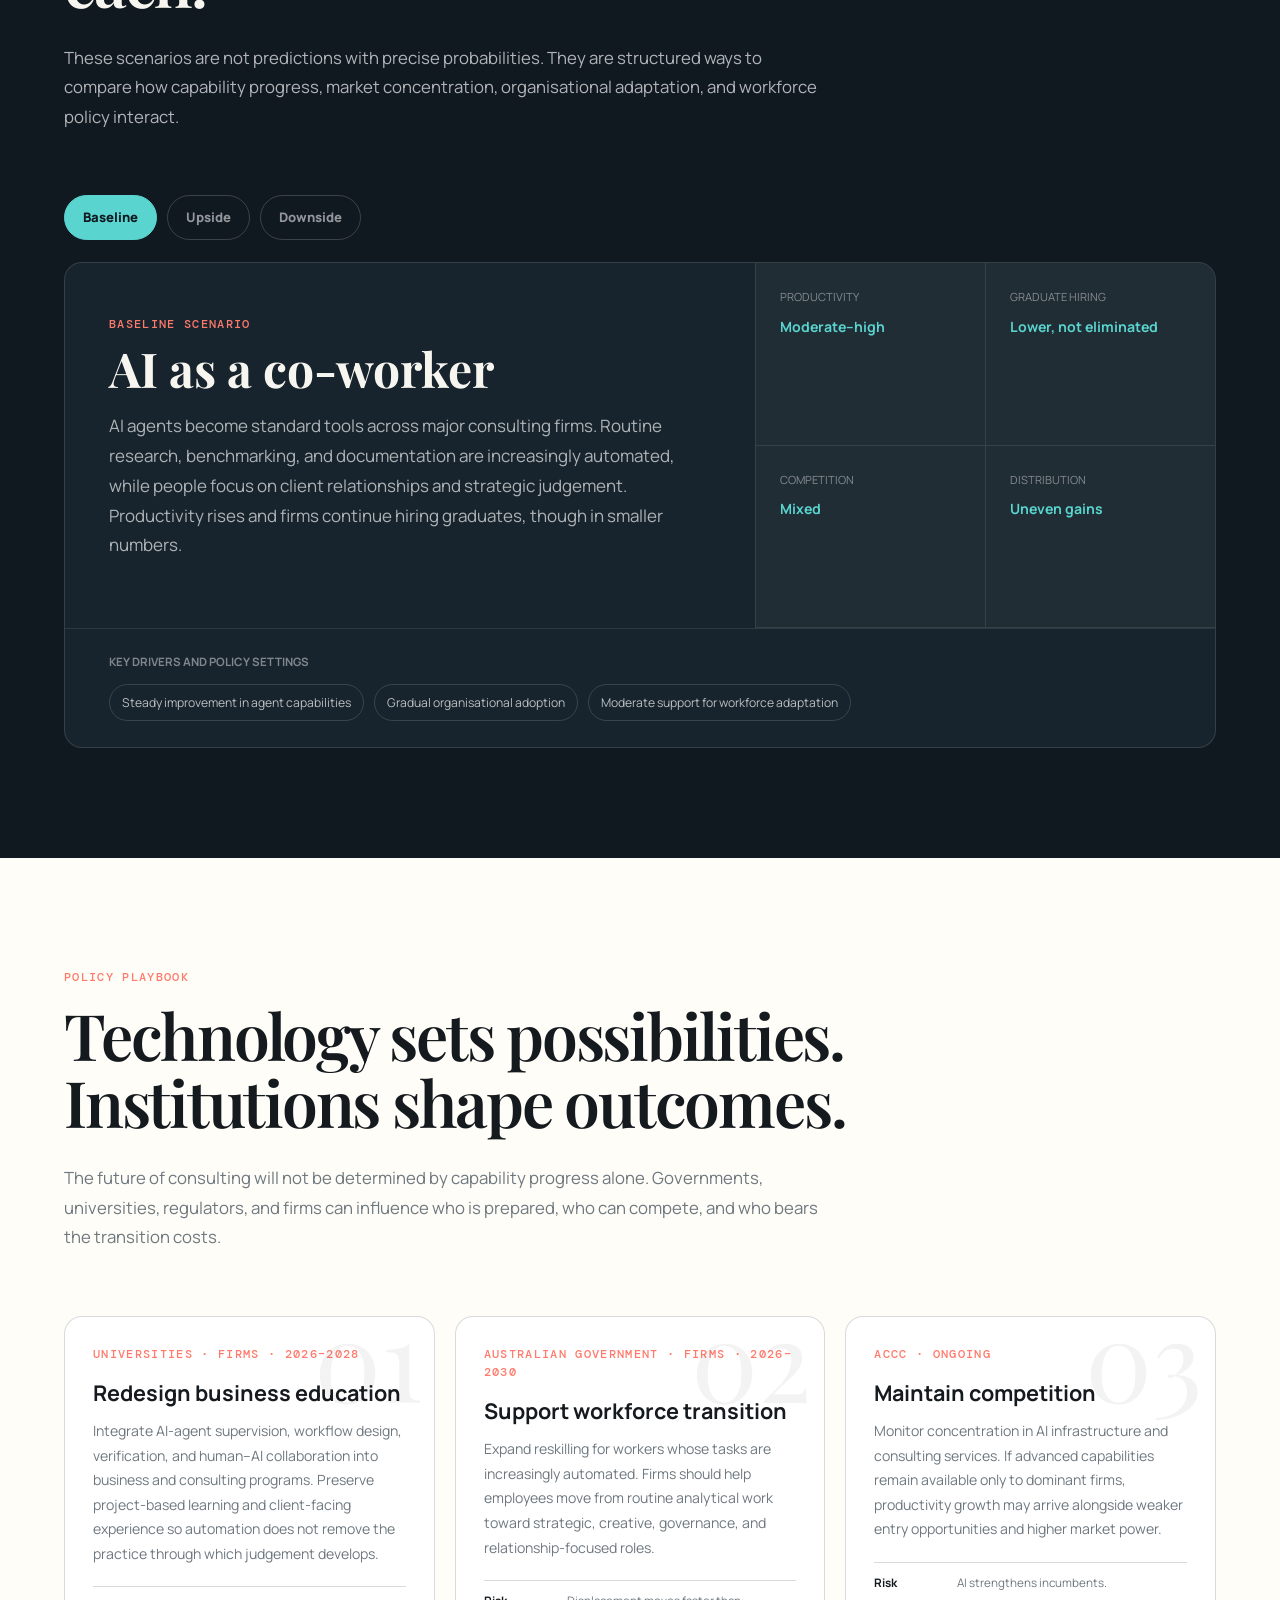
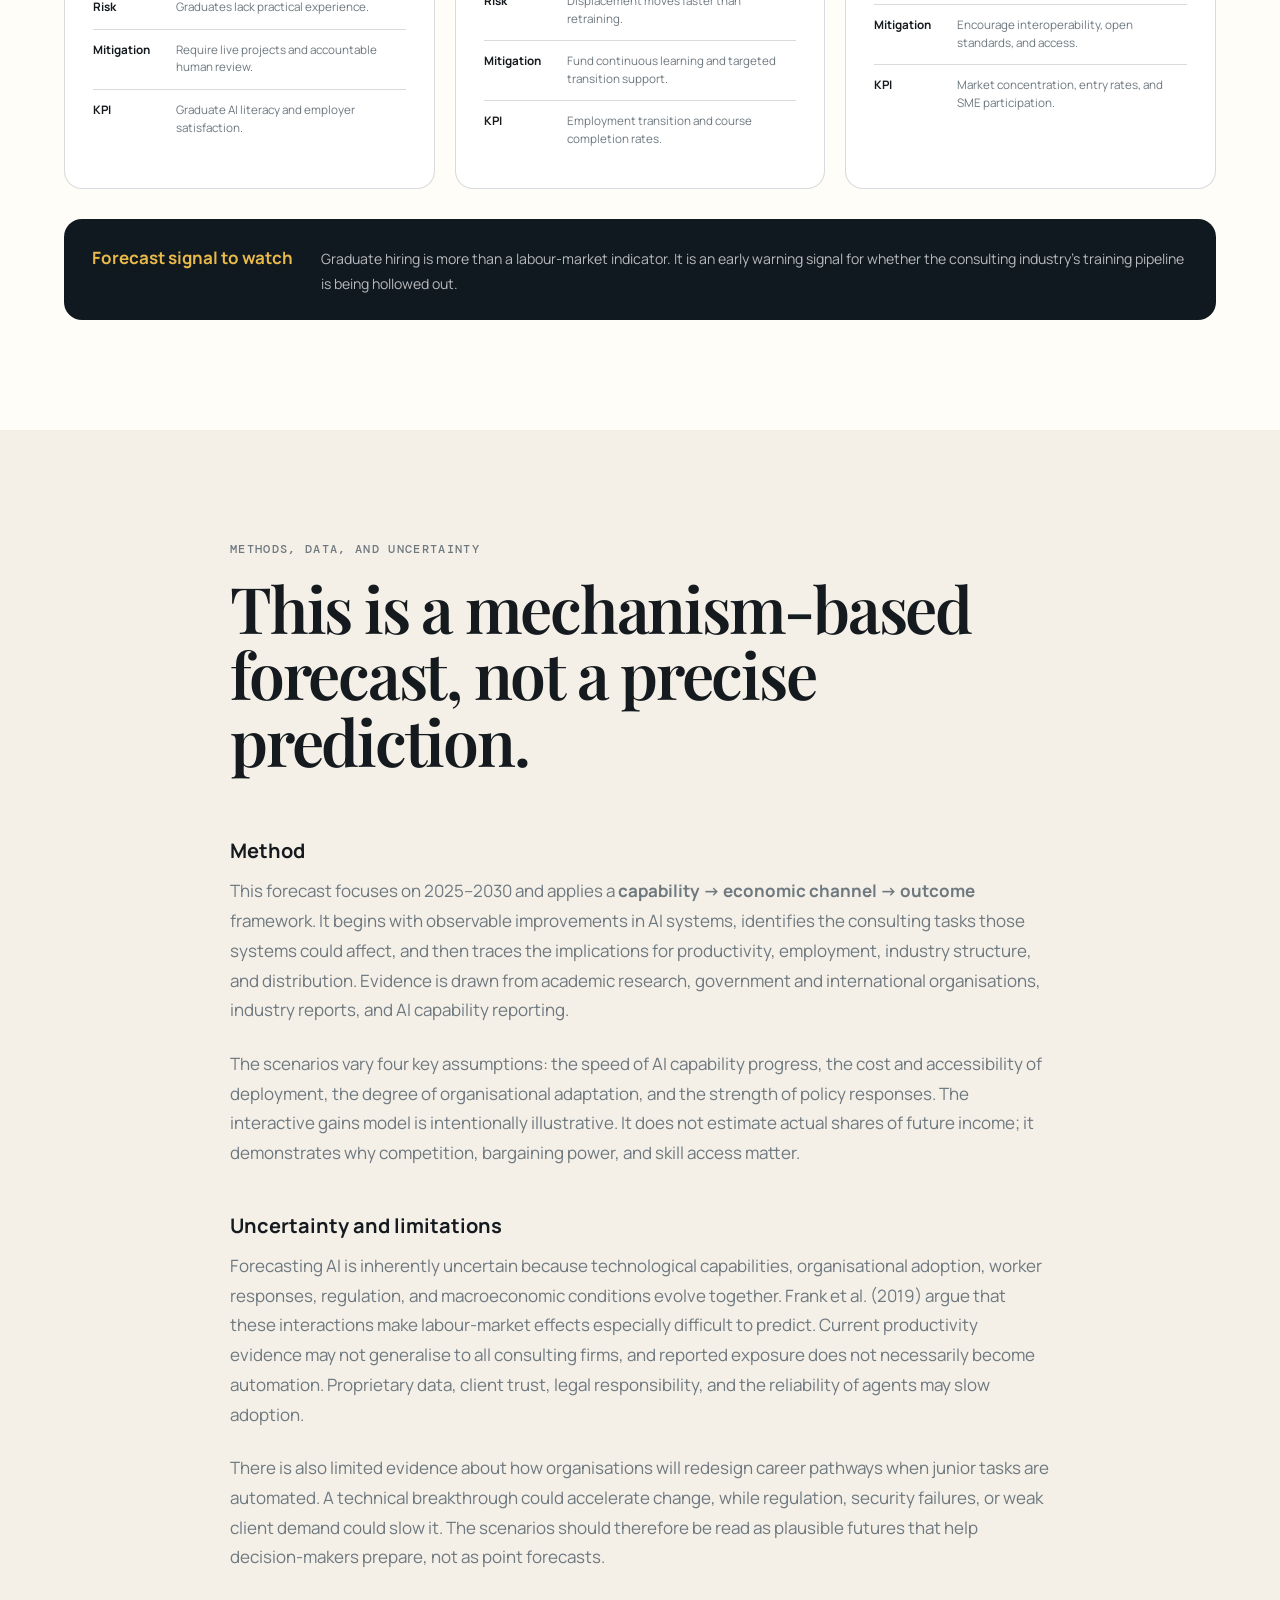
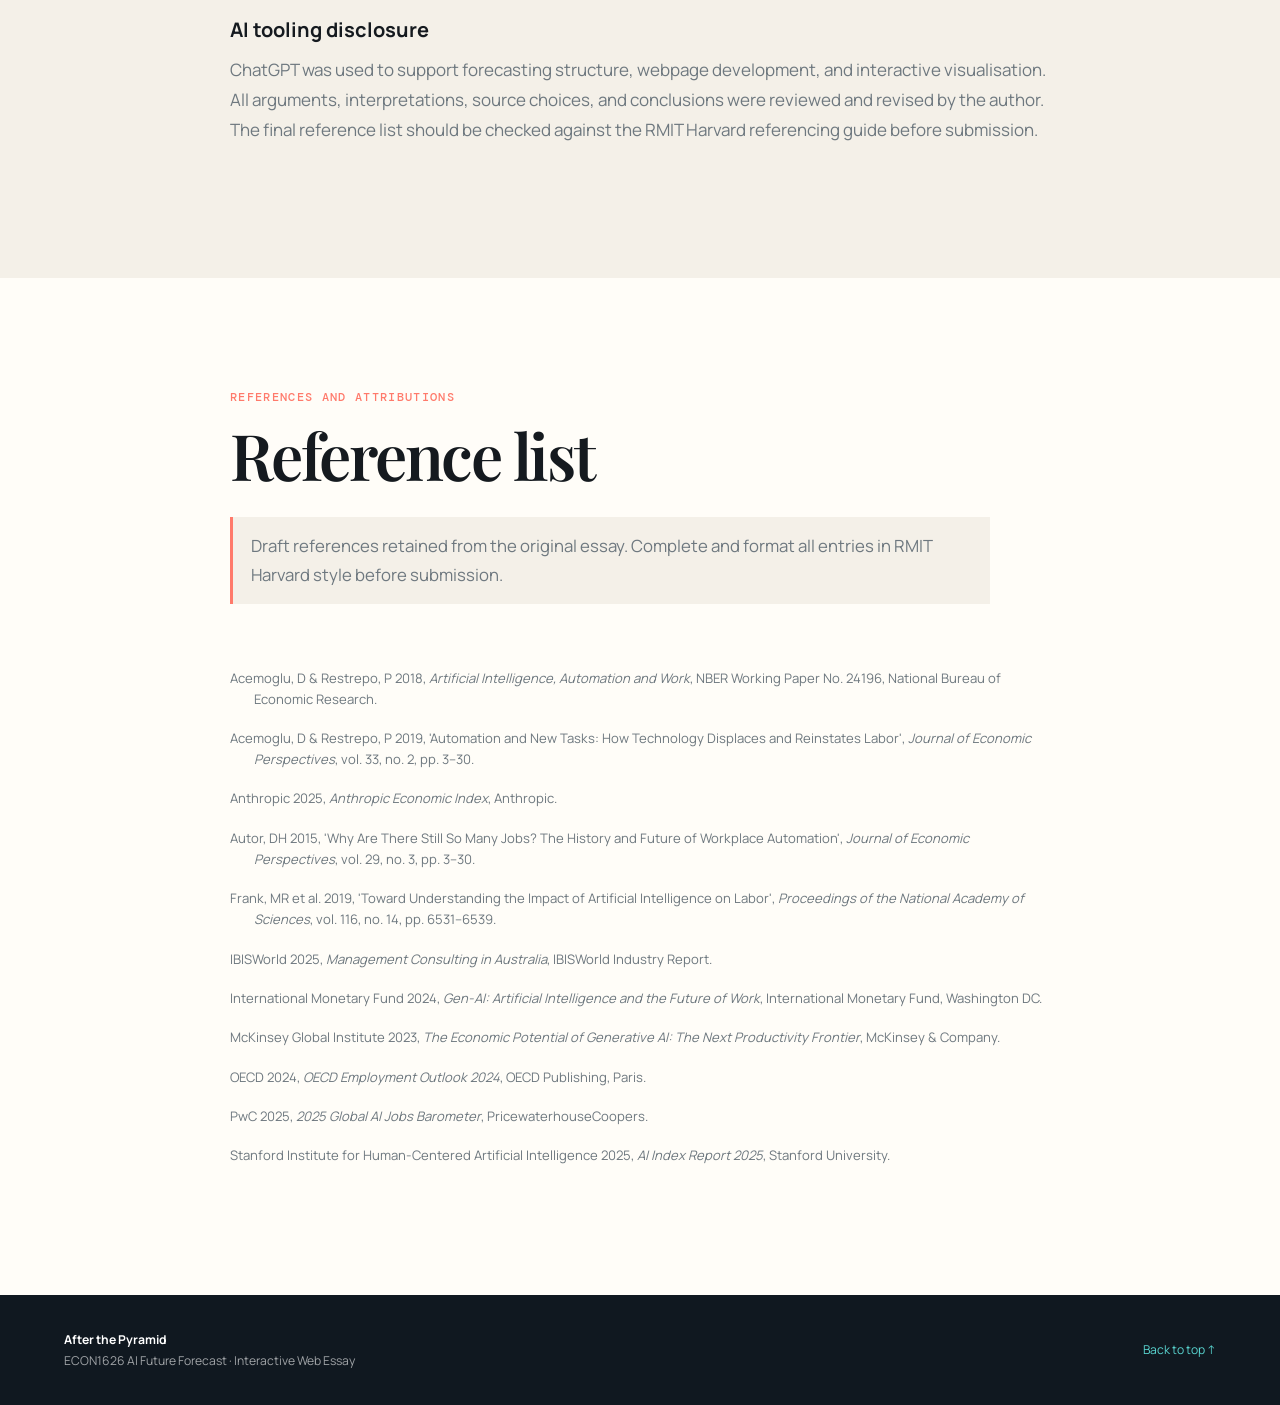
==== commit 5176ece3: "Build complete interactive forecast narrative" ====
--- a/forecast.html
+++ b/forecast.html
@@ -1,162 +1,15 @@
-<!DOCTYPE html>
-<html lang="en">
-<head>
-  <meta charset="UTF-8" />
-  <meta name="viewport" content="width=device-width, initial-scale=1.0" />
-  <title>AI Future Forecast: Australia’s Consulting Industry in 2030</title>
-
-  <style>
-    body {
-      margin: 0;
-      font-family: Arial, sans-serif;
-      background: #050505;
-      color: #f2f2f2;
-      line-height: 1.7;
-    }
-
-    section {
-      max-width: 950px;
-      margin: auto;
-      padding: 55px 8%;
-      border-bottom: 1px solid #1f2937;
-    }
-
-    h1, h2, h3 {
-      color: #38bdf8;
-    }
-
-    p {
-      font-size: 1.05rem;
-    }
-
-    .card {
-      background: #111827;
-      padding: 25px;
-      border-radius: 16px;
-      margin: 25px 0;
-      border: 1px solid #374151;
-    }
-
-    footer {
-      text-align: center;
-      padding: 40px;
-      color: #9ca3af;
-      background: #020617;
-    }
-  </style>
-</head>
-
-<body>
-
-<header style="padding:80px 10%; text-align:center; background:linear-gradient(135deg,#07111f,#111827,#000000);">
-  <h1 style="font-size:3rem; color:#7dd3fc; margin-bottom:20px;">
-    Australia, 2030:<br>
-    AI Agents and the Future of Consulting
-  </h1>
-
-  <p style="max-width:850px; margin:auto; font-size:1.2rem; color:#d1d5db;">
-    An interactive forecast exploring how AI agents may reshape productivity,
-    employment, industry structure, and income distribution in Australia's consulting industry by 2030.
-  </p>
-</header>
-
-<nav style="background:#111827; padding:15px; text-align:center; border-bottom:1px solid #374151;">
-  <a href="#thesis">Thesis</a> |
-  <a href="#channels">Economic Channels</a> |
-  <a href="#employment">Employment</a> |
-  <a href="#structure">Industry Structure</a> |
-  <a href="#distribution">Distribution</a> |
-  <a href="#scenarios">Scenarios</a> |
-  <a href="#policy">Policy</a> |
-  <a href="#methods">Methods</a>
-</nav>
-
-<section id="thesis">
-  <h2>Thesis</h2>
-
-  <p><strong>Australia, 2030</strong></p>
-
-  <p>
-    A strategy director at a Sydney consulting firm receives a client request at 9:00 a.m.
-    By 9:05, an AI research agent has collected market data from hundreds of sources.
-    By 9:15, another agent has benchmarked competitors and identified industry trends.
-    By 9:30, a financial modelling agent has produced multiple growth scenarios.
-    By lunchtime, a draft client presentation is ready for review.
-  </p>
-
-  <p>
-    Five years earlier, this work would have required a team of junior consultants working for days or even weeks.
-  </p>
-
-  <p>
-    According to the Stanford AI Index Report 2025, AI systems have demonstrated significant improvements in reasoning, coding, and knowledge-intensive tasks. These advances suggest that AI agents are evolving from passive tools that answer questions into active systems capable of conducting research, coordinating tasks, generating reports, and supporting decision-making.
-  </p>
-
-  <p>
-    Australia's consulting industry is particularly exposed to this transformation because consulting is fundamentally an information-processing business. According to IBISWorld (2025), the Australian management consulting industry generated approximately AUD $45.9 billion in annual revenue and consisted of around 94,910 consulting businesses in 2025.
-  </p>
-
-  <p>
-    This forecast argues that AI agents will fundamentally reshape Australia's consulting industry by 2030. The most important change will not be the elimination of consultants themselves, but the automation of many research, analysis, documentation, and coordination tasks that currently support consulting projects.
-  </p>
-
-  <p>
-    Consulting productivity is likely to increase significantly. However, whether these gains translate into higher wages, lower prices, or higher profits will depend on industry structure, organizational adaptation, and policy choices. The central question is therefore who captures the gains from that transformation.
-  </p>
-</section>
-
-<section id="channels">
-  <h2>AI Capabilities and Economic Channels</h2>
-
-  <p>
-    Unlike traditional generative AI systems, AI agents can pursue goals across multiple steps.
-    The Stanford AI Index Report 2025 documented significant improvements in reasoning,
-    coding, and knowledge-intensive tasks, suggesting that advanced AI systems are increasingly
-    capable of supporting professional services work such as research, analysis, and decision support.
-  </p>
-
-  <p>
-    By 2030, specialized agents are likely to handle market research, competitor analysis,
-    report drafting, project coordination, and routine data analysis.
-  </p>
-
-  <p>
-    These capabilities affect the consulting industry through several economic channels.
-  </p>
-
-  <ul>
-    <li>Lower information-processing costs</li>
-    <li>Lower coordination costs</li>
-    <li>Higher labour productivity</li>
-  </ul>
-
-  <p>
-    Evidence suggests that AI adoption can generate substantial productivity gains.
-    According to PwC’s Global AI Jobs Barometer 2025, industries most exposed to AI
-    recorded 27% growth in revenue per employee, compared with only 9% in less exposed industries.
-  </p>
-
-  <div class="card">
-    AI Agents<br>
-    ↓<br>
-    Lower Information Processing Costs<br>
-    ↓<br>
-    Faster Project Delivery<br>
-    ↓<br>
-    Higher Revenue per Consultant<br>
-    ↓<br>
-    Higher Industry Productivity
-  </div>
-
-  <p>
-    This view is consistent with estimates from the McKinsey Global Institute (2023),
-    which suggests that generative AI could contribute trillions of dollars in annual economic value globally through productivity improvements and task automation.
-  </p>
-</section>
-
-<footer>
-  <p>ECON1626 Assessment 3 | Interactive Web Essay</p>
-</footer>
-
-</body>
-</html>
+<!doctype html>
+<html lang="en"><head><meta charset="utf-8"><meta name="viewport" content="width=device-width, initial-scale=1"><meta name="description" content="An interactive forecast of how AI agents may reshape Australia's consulting industry by 2030."><title>After the Pyramid | Australia's AI Consulting Forecast</title><link rel="preconnect" href="https://fonts.googleapis.com"><link rel="preconnect" href="https://fonts.gstatic.com" crossorigin><link href="https://fonts.googleapis.com/css2?family=DM+Mono:wght@400;500&family=Manrope:wght@400;500;600;700;800&family=Playfair+Display:ital,wght@0,600;0,700;1,600&display=swap" rel="stylesheet"><link rel="stylesheet" href="styles.css"></head>
+<body><div class="progress-bar" id="progressBar" aria-hidden="true"></div><header class="site-header"><a class="brand" href="#top">AFTER THE PYRAMID</a><nav aria-label="Main navigation"><a href="#channels">Channels</a><a href="#scenarios">Scenarios</a><a href="#policy">Policy</a><a href="#methods">Methods</a></nav></header>
+<main id="top">
+<section class="hero section-dark"><div class="hero-grid"><div class="hero-copy"><p class="eyebrow">Australia's consulting industry · 2025–2030</p><h1>AI will not eliminate the consultant.<br><em>It may eliminate the pyramid.</em></h1><p class="hero-deck">An interactive economic forecast of how AI agents could reshape productivity, entry-level work, industry structure, and the distribution of gains in Australia's consulting sector.</p><div class="hero-actions"><a class="button button-primary" href="#opening">Read the forecast</a><a class="button button-ghost" href="#scenarios">Explore scenarios</a></div></div><div class="hero-stat"><span class="stat-label">Australian management consulting revenue, 2025</span><strong>A$45.9bn</strong><span class="stat-source">IBISWorld (2025)</span></div></div><div class="scroll-cue">Scroll to enter 2030 <span>↓</span></div></section>
+<section class="opening section-light" id="opening"><div class="section-shell narrow"><p class="eyebrow">A morning in 2030</p><h2>One request. Several agents. A different economics of advice.</h2><div class="timeline" aria-label="Timeline of an AI-assisted consulting project"><article class="timeline-item"><time>09:00</time><div><h3>The brief arrives</h3><p>A strategy director at a Sydney consulting firm receives a client request.</p></div></article><article class="timeline-item"><time>09:05</time><div><h3>Research begins</h3><p>An AI research agent gathers market data from hundreds of sources.</p></div></article><article class="timeline-item"><time>09:15</time><div><h3>The market is mapped</h3><p>A benchmarking agent identifies competitors, patterns, and emerging risks.</p></div></article><article class="timeline-item"><time>09:30</time><div><h3>Scenarios are modelled</h3><p>A financial modelling agent produces several growth pathways for human review.</p></div></article><article class="timeline-item"><time>12:00</time><div><h3>A draft is ready</h3><p>A client presentation is prepared for judgement, challenge, and refinement.</p></div></article></div><p class="lead">Five years earlier, this work might have required a team of junior consultants working for days or weeks. The key economic change is not simply faster writing. It is a sharp fall in the cost of producing, coordinating, and testing knowledge.</p><p>This forecast argues that AI agents will fundamentally reshape Australia's consulting industry by 2030. The most important change will not be the elimination of consultants themselves, but the automation of many research, analysis, documentation, and coordination tasks that currently support consulting projects. Productivity is likely to rise significantly. Whether those gains become higher wages, lower client prices, or higher firm profits will depend on industry structure, organisational adaptation, and policy choices.</p><aside class="thesis-card"><span class="card-kicker">Central question</span><p>When AI makes advice cheaper to produce, <strong>who captures the gains?</strong></p></aside></div></section>
+<section class="section-paper" id="channels"><div class="section-shell"><div class="section-heading"><p class="eyebrow">Capabilities → economic channels</p><h2>AI agents turn knowledge work into a production system.</h2><p>Unlike passive tools that answer individual questions, AI agents can pursue goals across multiple steps: gathering information, using software, coordinating subtasks, and producing drafts for review. Stanford HAI (2025) documents rapid improvement in reasoning, coding, and knowledge-intensive tasks. In consulting, these capabilities reduce the cost of the activities that sit beneath strategic judgement.</p></div><div class="mechanism-flow" aria-label="Economic mechanism from AI agents to productivity"><div class="flow-node"><span>01</span><strong>AI agents</strong><small>Research, analysis, drafting, coordination</small></div><div class="flow-arrow">→</div><div class="flow-node"><span>02</span><strong>Lower information costs</strong><small>More evidence processed in less time</small></div><div class="flow-arrow">→</div><div class="flow-node"><span>03</span><strong>Faster delivery</strong><small>Shorter projects and greater capacity</small></div><div class="flow-arrow">→</div><div class="flow-node"><span>04</span><strong>Higher productivity</strong><small>More revenue potential per consultant</small></div></div><div class="two-column text-grid"><div><h3>Why consulting is exposed</h3><p>Consulting is fundamentally an information-processing business. Its products are often recommendations, models, presentations, and decisions assembled from dispersed evidence. According to IBISWorld (2025), Australia's management consulting industry generated approximately A$45.9 billion in annual revenue and included around 94,910 businesses in 2025. The sector is both economically significant and unusually exposed to systems that can perform knowledge-intensive tasks.</p><p>PwC's Global AI Jobs Barometer (2025) reports that industries most exposed to AI recorded 27% growth in revenue per employee, compared with 9% in less exposed industries. This does not prove that AI alone caused the difference, but it supports a plausible mechanism: firms that reorganise around AI can produce more output with the same labour input.</p></div><div><h3>Three channels of change</h3><ol class="channel-list"><li><strong>Information costs fall.</strong> Research and routine analysis that once required teams of analysts may be completed in hours.</li><li><strong>Coordination costs fall.</strong> Scheduling, documentation, project tracking, and internal knowledge retrieval become easier to automate.</li><li><strong>Labour becomes more productive.</strong> A consultant supported by specialised agents can test more hypotheses and serve more clients.</li></ol></div></div><div class="evidence-strip"><div><strong>27%</strong><span>Revenue-per-employee growth in AI-exposed industries</span></div><div><strong>9%</strong><span>Revenue-per-employee growth in less-exposed industries</span></div><div><strong>56%</strong><span>Average wage premium for workers with AI skills</span></div><p>Selected indicators from PwC (2025). They are signals, not direct forecasts of Australian consulting.</p></div></div></section>
+<section class="section-dark tasks-section"><div class="section-shell"><div class="section-heading"><p class="eyebrow">Employment and tasks</p><h2>Occupations remain. Their task bundles change.</h2><p>AI automates tasks rather than entire occupations. The employment outcome therefore depends on the balance between displacement of existing tasks and reinstatement through new tasks, roles, and demand (Acemoglu &amp; Restrepo 2019).</p></div><div class="task-matrix"><div class="task-column automate"><span class="matrix-label">Higher automation exposure</span><h3>Structured analytical work</h3><ul><li>Market research</li><li>Competitor benchmarking</li><li>Information gathering</li><li>Data cleaning</li><li>Routine financial modelling</li><li>Presentation drafting</li></ul></div><div class="task-column complement"><span class="matrix-label">Higher complementarity</span><h3>Relational and judgement work</h3><ul><li>Client relationship management</li><li>Negotiation</li><li>Strategic judgement</li><li>Executive communication</li><li>Trust building</li><li>Accountability for decisions</li></ul></div></div><p class="section-note">The IMF (2024) estimates that AI could affect approximately 40% of jobs globally, with advanced economies facing the highest exposure because of their concentration of knowledge-intensive occupations. For consultants, exposure is likely to mean both greater capability and greater disruption.</p></div></section>
+<section class="section-light pyramid-section"><div class="section-shell"><div class="section-heading"><p class="eyebrow">Industry structure</p><h2>The consulting pyramid begins to flatten.</h2><p>Traditional firms rely on senior staff supervising large groups of junior analysts. If AI systems perform a growing share of research, modelling, and drafting, firms may need fewer organisational layers to deliver the same output. Use the toggle to compare the production model.</p></div><div class="pyramid-controls" role="group" aria-label="Pyramid year"><button class="pill active" data-pyramid="2025">2025 model</button><button class="pill" data-pyramid="2030">2030 forecast</button></div><div class="pyramid-layout"><div class="pyramid" id="pyramidGraphic" aria-live="polite"><div class="pyramid-layer partner"><span>Partners</span><b>10</b></div><div class="pyramid-layer manager"><span>Managers</span><b>30</b></div><div class="pyramid-layer consultant"><span>Consultants</span><b>70</b></div><div class="pyramid-layer analyst"><span>Analysts</span><b>140</b></div><div class="agent-base"><span>AI agent capacity</span><b>Limited</b></div></div><div class="pyramid-explanation"><span class="card-kicker" id="pyramidYear">2025 production model</span><h3 id="pyramidTitle">Human labour scales the firm.</h3><p id="pyramidText">Large analyst cohorts conduct research and build the materials that support senior advice. Training occurs through repeated exposure to this work.</p><div class="tension-card"><strong>The training paradox</strong><p>If firms automate junior work, they may reduce costs today while weakening the pathway that produces experienced managers and partners tomorrow.</p></div></div></div><div class="two-column text-grid"><p>AI may lower barriers to entry by giving small firms and independent consultants access to analytical capabilities that previously required large specialist teams. This could increase competition and make advice more affordable.</p><p>Yet AI may also strengthen incumbent firms. Large consultancies possess proprietary data, trusted brands, computing resources, and greater capacity to invest in secure systems. Digital technologies can lower entry barriers while increasing returns to scale, so the direction of concentration is not predetermined (Autor 2015).</p></div></div></section>
+<section class="section-paper gains-section" id="gains"><div class="section-shell"><div class="section-heading"><p class="eyebrow">Distribution of gains</p><h2>Productivity does not decide distribution.</h2><p>Higher productivity creates a surplus, but bargaining power, competition, and skill complementarity determine who receives it. Adjust the settings to see how the same productivity gain could be distributed differently.</p></div><div class="gains-dashboard"><div class="controls-panel"><label for="competitionRange">Competition between consulting firms <output id="competitionValue">50</output></label><input id="competitionRange" type="range" min="0" max="100" value="50"><label for="workerRange">Worker bargaining power <output id="workerValue">50</output></label><input id="workerRange" type="range" min="0" max="100" value="50"><label for="skillsRange">Access to AI skills <output id="skillsValue">50</output></label><input id="skillsRange" type="range" min="0" max="100" value="50"><button class="button button-dark" id="resetGains">Reset assumptions</button></div><div class="distribution-panel"><div class="distribution-bar" aria-label="Distribution of AI productivity gains"><div class="share clients" id="clientsShare"><span>Clients</span><b>33%</b></div><div class="share workers" id="workersShare"><span>Workers</span><b>33%</b></div><div class="share firms" id="firmsShare"><span>Firms</span><b>34%</b></div></div><div class="distribution-notes"><p><span class="dot clients-dot"></span><strong>Clients</strong> gain through lower fees, faster delivery, and better service.</p><p><span class="dot workers-dot"></span><strong>Workers</strong> gain through wage growth when AI complements scarce skills.</p><p><span class="dot firms-dot"></span><strong>Firms</strong> gain through higher margins when competition and wage pressure are weak.</p></div><p class="simulation-note">Illustrative simulation, not an empirical estimate. It makes the distributional mechanism visible.</p></div></div><p class="lead">PwC (2025) reports a 56% wage premium for workers with AI-related skills, up from 25% one year earlier. This suggests that AI can complement highly skilled consultants while increasing pressure on routine analytical roles. Productivity and inequality may rise at the same time.</p></div></section>
+<section class="section-dark scenario-section" id="scenarios"><div class="section-shell"><div class="section-heading"><p class="eyebrow">Scenario analysis · 2030</p><h2>Three futures are plausible. Policy shifts the probability of each.</h2><p>These scenarios are not predictions with precise probabilities. They are structured ways to compare how capability progress, market concentration, organisational adaptation, and workforce policy interact.</p></div><div class="scenario-tabs" role="tablist" aria-label="Forecast scenarios"><button class="scenario-tab active" role="tab" aria-selected="true" data-scenario="baseline">Baseline</button><button class="scenario-tab" role="tab" aria-selected="false" data-scenario="upside">Upside</button><button class="scenario-tab" role="tab" aria-selected="false" data-scenario="downside">Downside</button></div><article class="scenario-card" id="scenarioCard"><div class="scenario-main"><span class="scenario-label" id="scenarioLabel">Baseline scenario</span><h3 id="scenarioTitle">AI as a co-worker</h3><p id="scenarioDescription">AI agents become standard tools across major consulting firms. Routine research, benchmarking, and documentation are increasingly automated, while people focus on client relationships and strategic judgement. Productivity rises and firms continue hiring graduates, though in smaller numbers.</p></div><div class="scenario-metrics"><div><span>Productivity</span><b id="metricProductivity">Moderate–high</b></div><div><span>Graduate hiring</span><b id="metricHiring">Lower, not eliminated</b></div><div><span>Competition</span><b id="metricCompetition">Mixed</b></div><div><span>Distribution</span><b id="metricDistribution">Uneven gains</b></div></div><div class="scenario-drivers"><h4>Key drivers and policy settings</h4><ul id="scenarioDrivers"><li>Steady improvement in agent capabilities</li><li>Gradual organisational adoption</li><li>Moderate support for workforce adaptation</li></ul></div></article></div></section>
+<section class="section-light policy-section" id="policy"><div class="section-shell"><div class="section-heading"><p class="eyebrow">Policy playbook</p><h2>Technology sets possibilities. Institutions shape outcomes.</h2><p>The future of consulting will not be determined by capability progress alone. Governments, universities, regulators, and firms can influence who is prepared, who can compete, and who bears the transition costs.</p></div><div class="policy-grid"><article class="policy-card"><span class="policy-number">01</span><p class="card-kicker">Universities · firms · 2026–2028</p><h3>Redesign business education</h3><p>Integrate AI-agent supervision, workflow design, verification, and human–AI collaboration into business and consulting programs. Preserve project-based learning and client-facing experience so automation does not remove the practice through which judgement develops.</p><div class="policy-detail"><strong>Risk</strong><span>Graduates lack practical experience.</span></div><div class="policy-detail"><strong>Mitigation</strong><span>Require live projects and accountable human review.</span></div><div class="policy-detail"><strong>KPI</strong><span>Graduate AI literacy and employer satisfaction.</span></div></article><article class="policy-card"><span class="policy-number">02</span><p class="card-kicker">Australian Government · firms · 2026–2030</p><h3>Support workforce transition</h3><p>Expand reskilling for workers whose tasks are increasingly automated. Firms should help employees move from routine analytical work toward strategic, creative, governance, and relationship-focused roles.</p><div class="policy-detail"><strong>Risk</strong><span>Displacement moves faster than retraining.</span></div><div class="policy-detail"><strong>Mitigation</strong><span>Fund continuous learning and targeted transition support.</span></div><div class="policy-detail"><strong>KPI</strong><span>Employment transition and course completion rates.</span></div></article><article class="policy-card"><span class="policy-number">03</span><p class="card-kicker">ACCC · ongoing</p><h3>Maintain competition</h3><p>Monitor concentration in AI infrastructure and consulting services. If advanced capabilities remain available only to dominant firms, productivity growth may arrive alongside weaker entry opportunities and higher market power.</p><div class="policy-detail"><strong>Risk</strong><span>AI strengthens incumbents.</span></div><div class="policy-detail"><strong>Mitigation</strong><span>Encourage interoperability, open standards, and access.</span></div><div class="policy-detail"><strong>KPI</strong><span>Market concentration, entry rates, and SME participation.</span></div></article></div><aside class="policy-callout"><strong>Forecast signal to watch</strong><p>Graduate hiring is more than a labour-market indicator. It is an early warning signal for whether the consulting industry's training pipeline is being hollowed out.</p></aside></div></section>
+<section class="section-paper" id="methods"><div class="section-shell narrow"><div class="section-heading"><p class="eyebrow">Methods, data, and uncertainty</p><h2>This is a mechanism-based forecast, not a precise prediction.</h2></div><h3>Method</h3><p>This forecast focuses on 2025–2030 and applies a <strong>capability → economic channel → outcome</strong> framework. It begins with observable improvements in AI systems, identifies the consulting tasks those systems could affect, and then traces the implications for productivity, employment, industry structure, and distribution. Evidence is drawn from academic research, government and international organisations, industry reports, and AI capability reporting.</p><p>The scenarios vary four key assumptions: the speed of AI capability progress, the cost and accessibility of deployment, the degree of organisational adaptation, and the strength of policy responses. The interactive gains model is intentionally illustrative. It does not estimate actual shares of future income; it demonstrates why competition, bargaining power, and skill access matter.</p><h3>Uncertainty and limitations</h3><p>Forecasting AI is inherently uncertain because technological capabilities, organisational adoption, worker responses, regulation, and macroeconomic conditions evolve together. Frank et al. (2019) argue that these interactions make labour-market effects especially difficult to predict. Current productivity evidence may not generalise to all consulting firms, and reported exposure does not necessarily become automation. Proprietary data, client trust, legal responsibility, and the reliability of agents may slow adoption.</p><p>There is also limited evidence about how organisations will redesign career pathways when junior tasks are automated. A technical breakthrough could accelerate change, while regulation, security failures, or weak client demand could slow it. The scenarios should therefore be read as plausible futures that help decision-makers prepare, not as point forecasts.</p><h3>AI tooling disclosure</h3><p>ChatGPT was used to support forecasting structure, webpage development, and interactive visualisation. All arguments, interpretations, source choices, and conclusions were reviewed and revised by the author. The final reference list should be checked against the RMIT Harvard referencing guide before submission.</p></div></section>
+<section class="references section-light" id="references"><div class="section-shell narrow"><div class="section-heading"><p class="eyebrow">References and attributions</p><h2>Reference list</h2><p class="reference-warning">Draft references retained from the original essay. Complete and format all entries in RMIT Harvard style before submission.</p></div><div class="reference-list"><p>Acemoglu, D &amp; Restrepo, P 2018, <em>Artificial Intelligence, Automation and Work</em>, NBER Working Paper No. 24196, National Bureau of Economic Research.</p><p>Acemoglu, D &amp; Restrepo, P 2019, 'Automation and New Tasks: How Technology Displaces and Reinstates Labor', <em>Journal of Economic Perspectives</em>, vol. 33, no. 2, pp. 3–30.</p><p>Anthropic 2025, <em>Anthropic Economic Index</em>, Anthropic.</p><p>Autor, DH 2015, 'Why Are There Still So Many Jobs? The History and Future of Workplace Automation', <em>Journal of Economic Perspectives</em>, vol. 29, no. 3, pp. 3–30.</p><p>Frank, MR et al. 2019, 'Toward Understanding the Impact of Artificial Intelligence on Labor', <em>Proceedings of the National Academy of Sciences</em>, vol. 116, no. 14, pp. 6531–6539.</p><p>IBISWorld 2025, <em>Management Consulting in Australia</em>, IBISWorld Industry Report.</p><p>International Monetary Fund 2024, <em>Gen-AI: Artificial Intelligence and the Future of Work</em>, International Monetary Fund, Washington DC.</p><p>McKinsey Global Institute 2023, <em>The Economic Potential of Generative AI: The Next Productivity Frontier</em>, McKinsey &amp; Company.</p><p>OECD 2024, <em>OECD Employment Outlook 2024</em>, OECD Publishing, Paris.</p><p>PwC 2025, <em>2025 Global AI Jobs Barometer</em>, PricewaterhouseCoopers.</p><p>Stanford Institute for Human-Centered Artificial Intelligence 2025, <em>AI Index Report 2025</em>, Stanford University.</p></div></div></section>
+</main><footer><div><strong>After the Pyramid</strong><span>ECON1626 AI Future Forecast · Interactive Web Essay</span></div><a href="#top">Back to top ↑</a></footer><script src="script.js"></script></body></html>
--- a/styles.css
+++ b/styles.css
@@ -0,0 +1,171 @@
+:root {
+  --ink: #151a1f;
+  --paper: #f4f0e8;
+  --light: #fffdf8;
+  --dark: #101820;
+  --dark-soft: #18242d;
+  --blue: #58a6ff;
+  --cyan: #59d4cf;
+  --gold: #e9b949;
+  --coral: #ff7a6b;
+  --muted: #6e787f;
+  --line: rgba(21, 26, 31, 0.16);
+  --radius: 18px;
+  --shadow: 0 20px 50px rgba(15, 24, 32, 0.1);
+}
+
+* { box-sizing: border-box; }
+html { scroll-behavior: smooth; }
+body { margin: 0; color: var(--ink); background: var(--light); font-family: "Manrope", sans-serif; font-size: 17px; line-height: 1.75; }
+a { color: inherit; }
+button, input { font: inherit; }
+.progress-bar { position: fixed; z-index: 100; top: 0; left: 0; width: 0; height: 3px; background: linear-gradient(90deg, var(--cyan), var(--gold), var(--coral)); }
+.site-header { position: fixed; z-index: 90; top: 0; left: 0; right: 0; display: flex; justify-content: space-between; align-items: center; height: 64px; padding: 0 5vw; color: #fff; background: rgba(16, 24, 32, 0.88); border-bottom: 1px solid rgba(255,255,255,0.1); backdrop-filter: blur(16px); }
+.site-header a { text-decoration: none; }
+.brand { font-family: "DM Mono", monospace; font-size: 0.82rem; letter-spacing: 0.12em; }
+.site-header nav { display: flex; gap: 28px; }
+.site-header nav a { color: rgba(255,255,255,0.75); font-size: 0.82rem; font-weight: 700; }
+.site-header nav a:hover { color: #fff; }
+.section-shell { width: min(1180px, 90vw); margin: 0 auto; padding: 110px 0; }
+.section-shell.narrow { width: min(820px, 88vw); }
+.section-dark { color: #f7f5ef; background: var(--dark); }
+.section-light { background: var(--light); }
+.section-paper { background: var(--paper); }
+.eyebrow, .card-kicker, .matrix-label, .scenario-label { margin: 0 0 16px; color: var(--coral); font-family: "DM Mono", monospace; font-size: 0.76rem; font-weight: 500; letter-spacing: 0.11em; line-height: 1.5; text-transform: uppercase; }
+.section-dark .eyebrow { color: var(--cyan); }
+h1, h2 { margin: 0; font-family: "Playfair Display", serif; font-weight: 600; letter-spacing: -0.035em; line-height: 1.04; }
+h1 { max-width: 920px; font-size: clamp(3.5rem, 7.5vw, 7.8rem); }
+h2 { max-width: 850px; font-size: clamp(2.5rem, 5vw, 5.2rem); }
+h3, h4 { margin: 0 0 12px; line-height: 1.3; }
+p { margin: 0 0 1.4em; }
+.lead { margin: 52px 0 28px; font-family: "Playfair Display", serif; font-size: clamp(1.5rem, 2.6vw, 2.15rem); line-height: 1.45; }
+.section-heading { margin-bottom: 64px; }
+.section-heading > p:last-child { max-width: 760px; margin-top: 28px; color: var(--muted); font-size: 1.05rem; }
+.section-dark .section-heading > p:last-child { color: rgba(255,255,255,0.68); }
+.hero { position: relative; min-height: 100vh; overflow: hidden; background: radial-gradient(circle at 80% 25%, rgba(89,212,207,0.16), transparent 28%), radial-gradient(circle at 15% 90%, rgba(255,122,107,0.13), transparent 25%), var(--dark); }
+.hero::after { content: ""; position: absolute; inset: 0; opacity: 0.16; background-image: linear-gradient(rgba(255,255,255,0.08) 1px, transparent 1px), linear-gradient(90deg, rgba(255,255,255,0.08) 1px, transparent 1px); background-size: 52px 52px; mask-image: linear-gradient(to bottom, black, transparent 85%); }
+.hero-grid { position: relative; z-index: 1; display: grid; grid-template-columns: 1fr 240px; gap: 80px; align-items: end; width: min(1300px, 90vw); min-height: 100vh; margin: 0 auto; padding: 150px 0 110px; }
+.hero h1 em { color: var(--cyan); font-weight: 600; }
+.hero-deck { max-width: 700px; margin-top: 34px; color: rgba(255,255,255,0.68); font-size: 1.15rem; }
+.hero-actions { display: flex; gap: 14px; margin-top: 36px; }
+.button { display: inline-flex; align-items: center; justify-content: center; min-height: 48px; padding: 0 20px; border: 1px solid transparent; border-radius: 999px; cursor: pointer; text-decoration: none; font-size: 0.86rem; font-weight: 800; }
+.button-primary { color: var(--dark); background: var(--cyan); }
+.button-ghost { color: #fff; border-color: rgba(255,255,255,0.3); }
+.button-dark { color: #fff; background: var(--dark); }
+.hero-stat { padding: 22px; border: 1px solid rgba(255,255,255,0.18); border-radius: var(--radius); background: rgba(255,255,255,0.05); backdrop-filter: blur(10px); }
+.stat-label, .stat-source { display: block; color: rgba(255,255,255,0.55); font-size: 0.72rem; line-height: 1.5; }
+.hero-stat strong { display: block; margin: 12px 0; color: var(--gold); font-size: 2.3rem; line-height: 1; }
+.scroll-cue { position: absolute; z-index: 2; bottom: 28px; left: 5vw; color: rgba(255,255,255,0.45); font-family: "DM Mono", monospace; font-size: 0.7rem; letter-spacing: 0.08em; text-transform: uppercase; }
+.scroll-cue span { color: var(--cyan); }
+.timeline { position: relative; margin-top: 60px; }
+.timeline::before { content: ""; position: absolute; top: 0; bottom: 0; left: 72px; width: 1px; background: var(--line); }
+.timeline-item { position: relative; display: grid; grid-template-columns: 72px 1fr; gap: 36px; padding: 0 0 36px; }
+.timeline-item::before { content: ""; position: absolute; top: 8px; left: 67px; width: 11px; height: 11px; border-radius: 50%; background: var(--coral); box-shadow: 0 0 0 6px var(--light); }
+.timeline time { color: var(--coral); font-family: "DM Mono", monospace; font-size: 0.78rem; }
+.timeline h3 { margin-bottom: 6px; }
+.timeline p { margin: 0; color: var(--muted); }
+.thesis-card { margin-top: 60px; padding: 30px; border-left: 4px solid var(--coral); background: var(--paper); }
+.thesis-card p { margin: 0; font-family: "Playfair Display", serif; font-size: 2rem; line-height: 1.35; }
+.mechanism-flow { display: grid; grid-template-columns: 1fr auto 1fr auto 1fr auto 1fr; gap: 12px; align-items: center; margin: 70px 0; }
+.flow-node { min-height: 190px; padding: 22px; border: 1px solid var(--line); border-radius: var(--radius); background: rgba(255,255,255,0.35); }
+.flow-node span { color: var(--coral); font-family: "DM Mono", monospace; font-size: 0.75rem; }
+.flow-node strong { display: block; margin: 28px 0 8px; line-height: 1.35; }
+.flow-node small { display: block; color: var(--muted); line-height: 1.6; }
+.flow-arrow { color: var(--coral); font-size: 1.4rem; }
+.two-column { display: grid; grid-template-columns: repeat(2, 1fr); gap: 70px; }
+.text-grid h3 { font-size: 1.35rem; }
+.channel-list { margin: 0; padding-left: 1.25em; }
+.channel-list li { margin-bottom: 20px; padding-left: 8px; }
+.evidence-strip { display: grid; grid-template-columns: repeat(3, 1fr); gap: 1px; margin-top: 70px; overflow: hidden; border: 1px solid var(--line); border-radius: var(--radius); background: var(--line); }
+.evidence-strip div { padding: 30px; background: var(--light); }
+.evidence-strip strong { display: block; color: var(--coral); font-size: 2.6rem; line-height: 1; }
+.evidence-strip span { display: block; margin-top: 12px; color: var(--muted); font-size: 0.82rem; line-height: 1.5; }
+.evidence-strip p { grid-column: 1 / -1; margin: 0; padding: 12px 20px; color: var(--muted); background: var(--paper); font-size: 0.72rem; }
+.task-matrix { display: grid; grid-template-columns: repeat(2, 1fr); gap: 24px; }
+.task-column { padding: 38px; border: 1px solid rgba(255,255,255,0.12); border-radius: var(--radius); }
+.task-column.automate { background: rgba(255,122,107,0.08); }
+.task-column.complement { background: rgba(89,212,207,0.08); }
+.task-column .matrix-label { color: rgba(255,255,255,0.48); }
+.task-column h3 { font-size: 1.5rem; }
+.task-column ul { display: grid; grid-template-columns: repeat(2, 1fr); gap: 12px 20px; margin: 26px 0 0; padding: 0; list-style: none; }
+.task-column li { color: rgba(255,255,255,0.7); font-size: 0.9rem; }
+.task-column li::before { content: "—"; margin-right: 8px; color: var(--cyan); }
+.automate li::before { color: var(--coral); }
+.section-note { max-width: 820px; margin: 44px 0 0; color: rgba(255,255,255,0.6); font-size: 0.9rem; }
+.pyramid-controls { display: flex; gap: 10px; margin-bottom: 40px; }
+.pill { padding: 9px 17px; color: var(--muted); border: 1px solid var(--line); border-radius: 999px; background: transparent; cursor: pointer; font-size: 0.82rem; font-weight: 800; }
+.pill.active { color: #fff; border-color: var(--dark); background: var(--dark); }
+.pyramid-layout { display: grid; grid-template-columns: minmax(400px, 1fr) 1fr; gap: 80px; align-items: center; }
+.pyramid { display: flex; flex-direction: column; align-items: center; min-height: 450px; }
+.pyramid-layer, .agent-base { display: flex; justify-content: space-between; align-items: center; height: 72px; margin-bottom: 8px; padding: 0 22px; color: #fff; background: var(--dark); clip-path: polygon(9% 0, 91% 0, 100% 100%, 0% 100%); transition: width 500ms ease, background 500ms ease; }
+.pyramid-layer b, .agent-base b { color: var(--cyan); font-family: "DM Mono", monospace; font-size: 0.8rem; }
+.partner { width: 34%; }
+.manager { width: 50%; }
+.consultant { width: 70%; }
+.analyst { width: 92%; }
+.agent-base { width: 100%; margin-top: 16px; color: var(--dark); background: var(--cyan); clip-path: none; }
+.agent-base b { color: var(--dark); }
+.pyramid.forecast .partner { width: 42%; }
+.pyramid.forecast .manager { width: 55%; }
+.pyramid.forecast .consultant { width: 67%; }
+.pyramid.forecast .analyst { width: 62%; background: #33414d; }
+.pyramid.forecast .agent-base { background: var(--gold); }
+.pyramid-explanation h3 { font-family: "Playfair Display", serif; font-size: 2.4rem; }
+.pyramid-explanation > p { color: var(--muted); }
+.tension-card { margin-top: 30px; padding: 22px; border: 1px solid var(--line); border-radius: var(--radius); }
+.tension-card p { margin: 8px 0 0; color: var(--muted); font-size: 0.88rem; }
+.pyramid-section .text-grid { margin-top: 60px; color: var(--muted); }
+.gains-dashboard { display: grid; grid-template-columns: 340px 1fr; gap: 60px; align-items: center; }
+.controls-panel { padding: 26px; border: 1px solid var(--line); border-radius: var(--radius); background: var(--light); }
+.controls-panel label { display: flex; justify-content: space-between; margin-bottom: 6px; font-size: 0.82rem; font-weight: 800; }
+.controls-panel output { color: var(--coral); font-family: "DM Mono", monospace; }
+.controls-panel input { width: 100%; margin: 0 0 26px; accent-color: var(--coral); }
+.distribution-bar { display: flex; min-height: 220px; overflow: hidden; border-radius: var(--radius); box-shadow: var(--shadow); }
+.share { display: flex; flex-direction: column; justify-content: flex-end; min-width: 70px; padding: 18px; transition: width 350ms ease; }
+.share span { font-size: 0.75rem; font-weight: 800; }
+.share b { font-size: 1.5rem; }
+.share.clients { color: var(--dark); background: var(--cyan); }
+.share.workers { color: var(--dark); background: var(--gold); }
+.share.firms { color: #fff; background: var(--dark); }
+.distribution-notes { display: grid; grid-template-columns: repeat(3, 1fr); gap: 20px; margin-top: 26px; }
+.distribution-notes p { margin: 0; color: var(--muted); font-size: 0.75rem; line-height: 1.5; }
+.dot { display: inline-block; width: 8px; height: 8px; margin-right: 6px; border-radius: 50%; }
+.clients-dot { background: var(--cyan); }
+.workers-dot { background: var(--gold); }
+.firms-dot { background: var(--dark); }
+.simulation-note { margin: 22px 0 0; color: var(--muted); font-size: 0.72rem; }
+.scenario-tabs { display: flex; gap: 10px; margin-bottom: 22px; }
+.scenario-tab { padding: 10px 18px; color: rgba(255,255,255,0.55); border: 1px solid rgba(255,255,255,0.18); border-radius: 999px; background: transparent; cursor: pointer; font-size: 0.82rem; font-weight: 800; }
+.scenario-tab.active { color: var(--dark); border-color: var(--cyan); background: var(--cyan); }
+.scenario-card { display: grid; grid-template-columns: 1.2fr 0.8fr; gap: 0; overflow: hidden; border: 1px solid rgba(255,255,255,0.12); border-radius: var(--radius); background: var(--dark-soft); }
+.scenario-main { padding: 44px; }
+.scenario-main h3 { font-family: "Playfair Display", serif; font-size: 3rem; }
+.scenario-main p { max-width: 600px; color: rgba(255,255,255,0.65); }
+.scenario-metrics { display: grid; grid-template-columns: repeat(2, 1fr); background: rgba(255,255,255,0.04); }
+.scenario-metrics div { padding: 24px; border-left: 1px solid rgba(255,255,255,0.09); border-bottom: 1px solid rgba(255,255,255,0.09); }
+.scenario-metrics span { display: block; color: rgba(255,255,255,0.45); font-size: 0.7rem; text-transform: uppercase; }
+.scenario-metrics b { display: block; margin-top: 8px; color: var(--cyan); font-size: 0.88rem; }
+.scenario-drivers { grid-column: 1 / -1; padding: 26px 44px; border-top: 1px solid rgba(255,255,255,0.09); }
+.scenario-drivers h4 { color: rgba(255,255,255,0.45); font-size: 0.72rem; text-transform: uppercase; }
+.scenario-drivers ul { display: flex; flex-wrap: wrap; gap: 10px; margin: 14px 0 0; padding: 0; list-style: none; }
+.scenario-drivers li { padding: 7px 12px; border: 1px solid rgba(255,255,255,0.14); border-radius: 999px; color: rgba(255,255,255,0.7); font-size: 0.76rem; }
+.policy-grid { display: grid; grid-template-columns: repeat(3, 1fr); gap: 20px; }
+.policy-card { position: relative; padding: 28px; overflow: hidden; border: 1px solid var(--line); border-radius: var(--radius); background: #fff; }
+.policy-number { position: absolute; top: -16px; right: 12px; color: rgba(21,26,31,0.05); font-family: "Playfair Display", serif; font-size: 7rem; line-height: 1; }
+.policy-card h3 { position: relative; font-size: 1.35rem; }
+.policy-card > p:not(.card-kicker) { position: relative; color: var(--muted); font-size: 0.88rem; }
+.policy-detail { display: grid; grid-template-columns: 75px 1fr; gap: 8px; padding: 12px 0; border-top: 1px solid var(--line); font-size: 0.73rem; line-height: 1.5; }
+.policy-detail span { color: var(--muted); }
+.policy-callout { display: flex; gap: 28px; align-items: baseline; margin-top: 30px; padding: 24px 28px; color: #fff; border-radius: var(--radius); background: var(--dark); }
+.policy-callout strong { white-space: nowrap; color: var(--gold); }
+.policy-callout p { margin: 0; color: rgba(255,255,255,0.7); font-size: 0.88rem; }
+#methods h3 { margin-top: 45px; font-size: 1.25rem; }
+#methods p { color: var(--muted); }
+.reference-warning { padding: 14px 18px; border-left: 3px solid var(--coral); background: var(--paper); font-size: 0.85rem; }
+.reference-list p { padding-left: 24px; text-indent: -24px; color: var(--muted); font-size: 0.82rem; line-height: 1.6; }
+footer { display: flex; justify-content: space-between; align-items: center; padding: 34px 5vw; color: rgba(255,255,255,0.6); background: var(--dark); font-size: 0.76rem; }
+footer strong, footer span { display: block; }
+footer strong { color: #fff; }
+footer a { color: var(--cyan); text-decoration: none; }
+@media (max-width: 900px) { body { font-size: 16px; } .site-header nav { display: none; } .hero-grid, .pyramid-layout, .gains-dashboard, .scenario-card { grid-template-columns: 1fr; } .hero-grid { align-items: center; gap: 30px; padding-top: 120px; } .hero-stat { max-width: 240px; } .mechanism-flow { grid-template-columns: 1fr; } .flow-arrow { transform: rotate(90deg); justify-self: center; } .flow-node { min-height: 0; } .two-column, .task-matrix, .policy-grid { grid-template-columns: 1fr; gap: 26px; } .evidence-strip { grid-template-columns: 1fr; } .pyramid-layout { gap: 35px; } .gains-dashboard { gap: 30px; } .scenario-metrics { grid-template-columns: repeat(2, 1fr); } .scenario-drivers { grid-column: 1; } }
+@media (max-width: 600px) { .section-shell { width: min(90vw, 100%); padding: 80px 0; } h1 { font-size: 3.2rem; } h2 { font-size: 2.7rem; } .hero-actions, .scenario-tabs { flex-wrap: wrap; } .timeline::before { left: 55px; } .timeline-item { grid-template-columns: 55px 1fr; gap: 22px; } .timeline-item::before { left: 50px; } .task-column { padding: 24px; } .task-column ul { grid-template-columns: 1fr; } .pyramid-layout { grid-template-columns: minmax(0, 1fr); } .pyramid { min-height: 390px; } .pyramid-layer, .agent-base { height: 62px; padding: 0 15px; font-size: 0.74rem; } .distribution-bar { min-height: 180px; } .share { padding: 10px; } .share span { font-size: 0.62rem; } .share b { font-size: 1rem; } .distribution-notes { grid-template-columns: 1fr; } .scenario-main, .scenario-drivers { padding: 26px; } .scenario-main h3 { font-size: 2.3rem; } .scenario-metrics { grid-template-columns: 1fr; } .policy-callout { display: block; } footer { align-items: flex-start; gap: 20px; } }
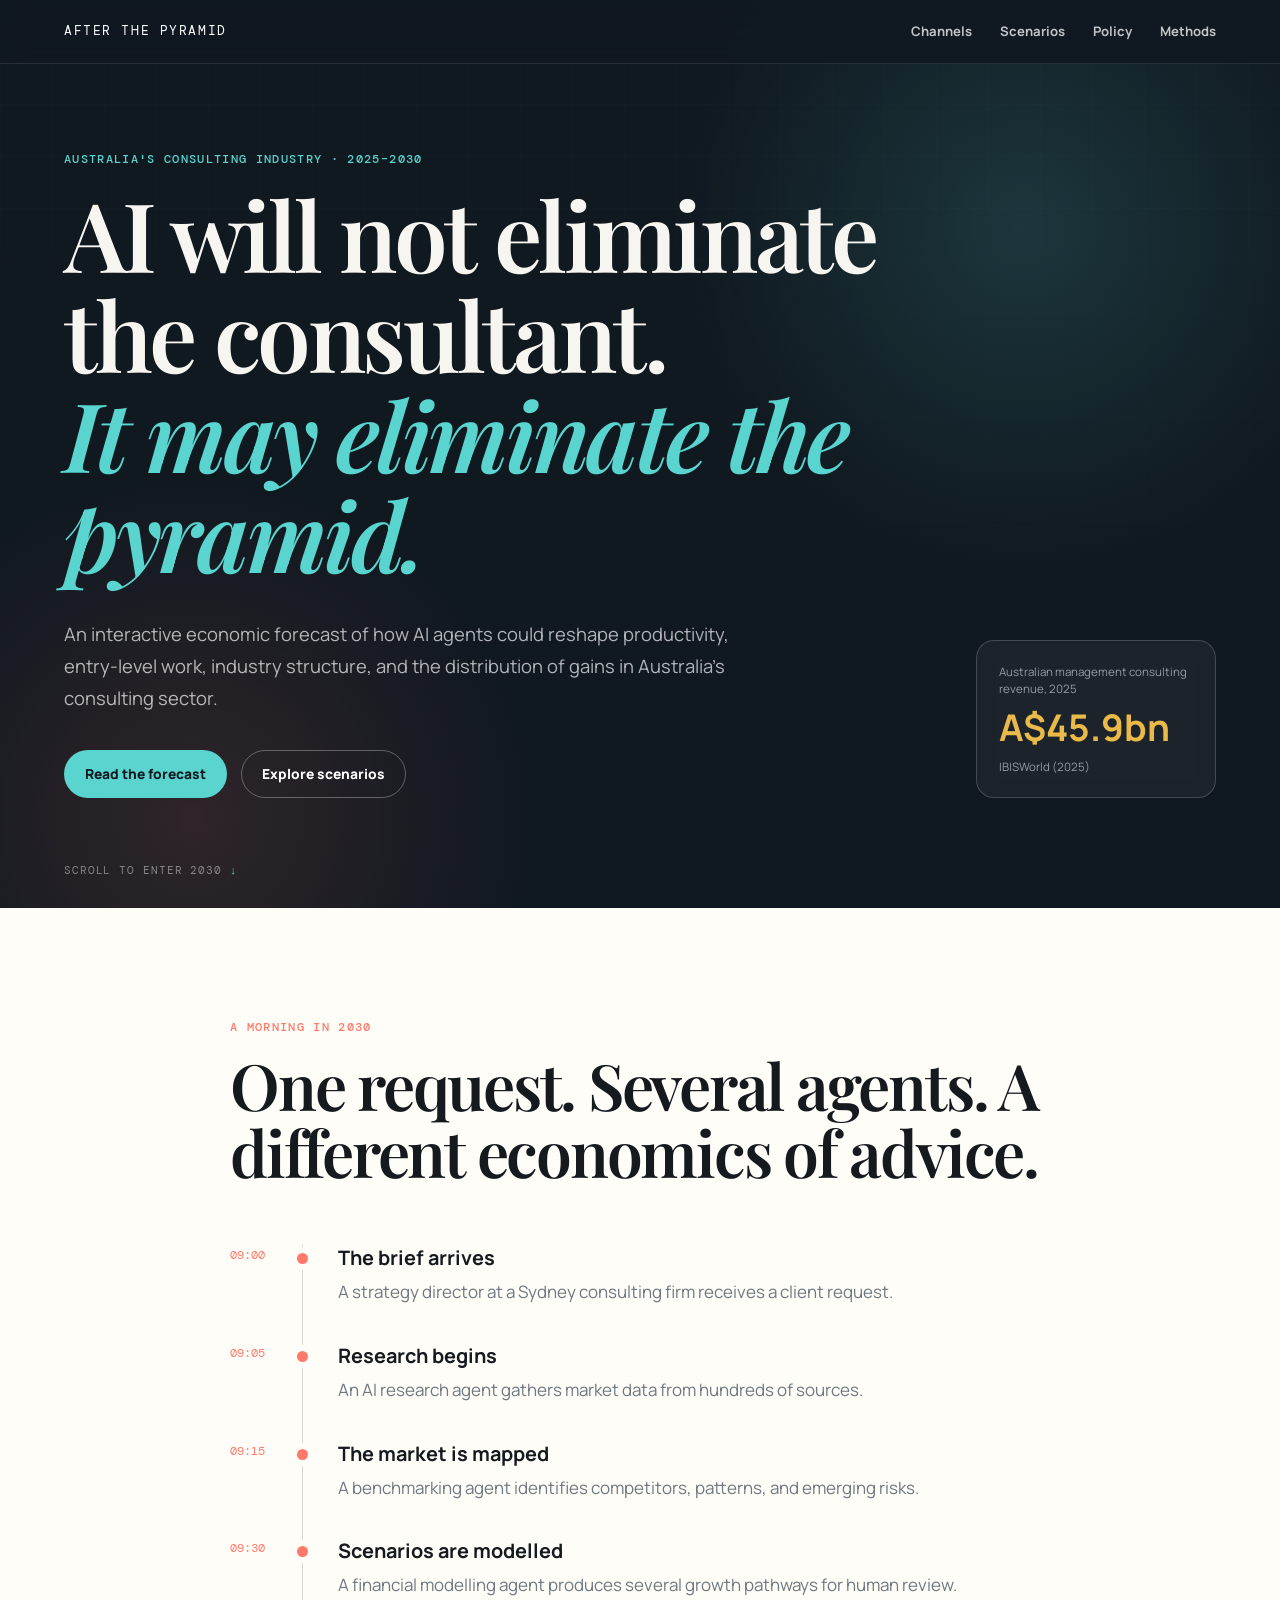
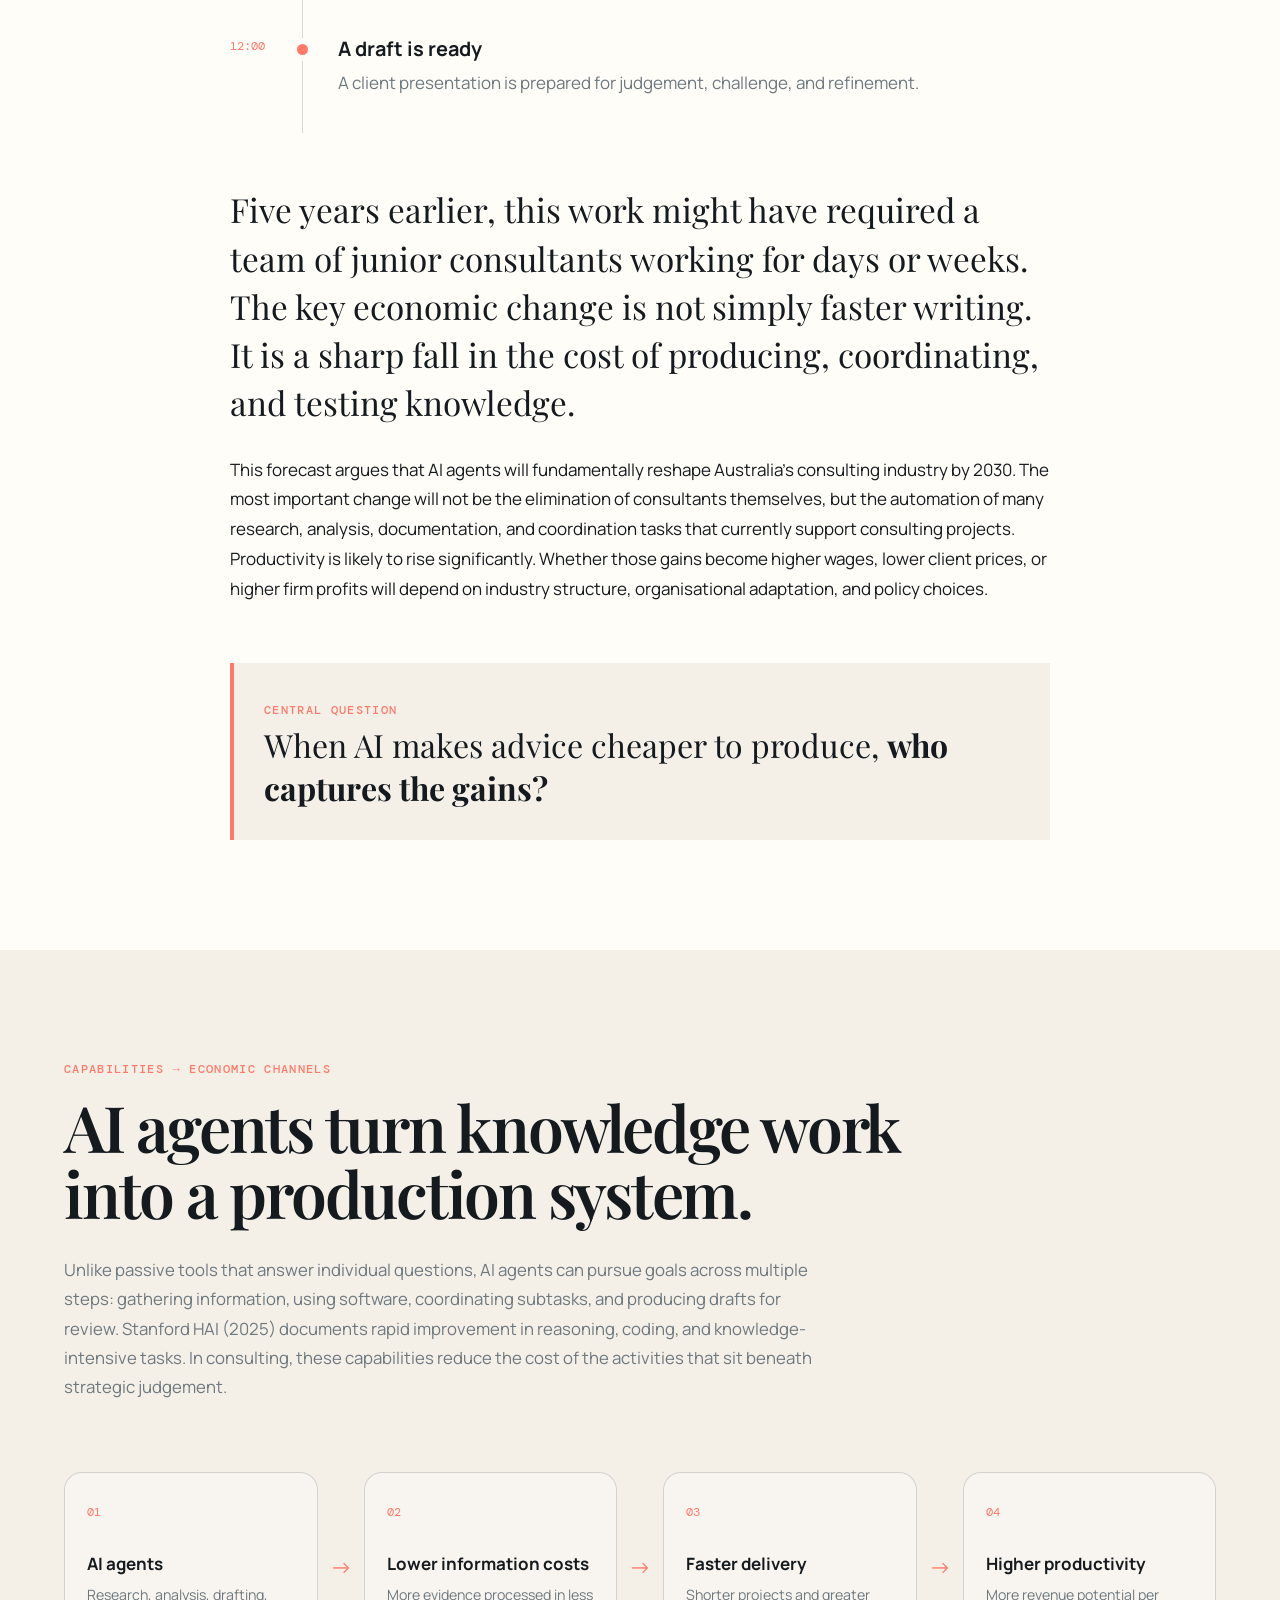
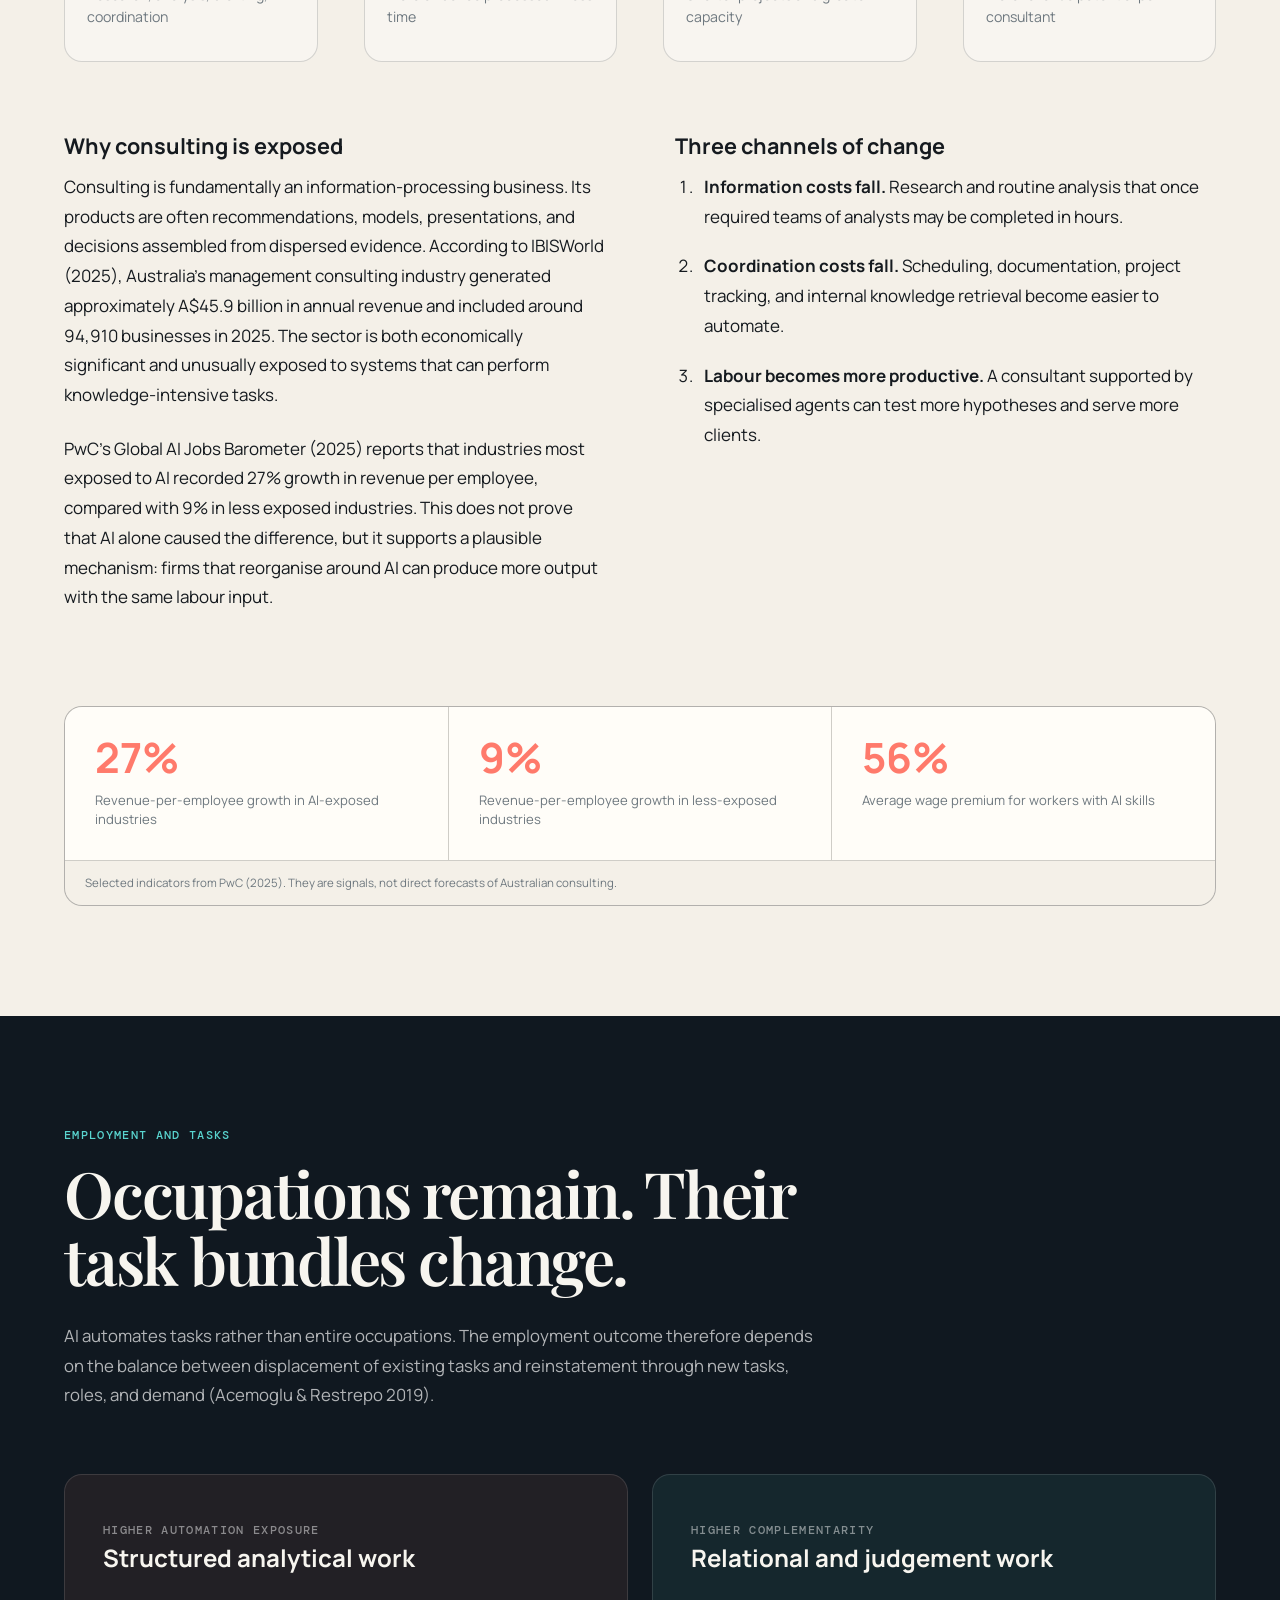
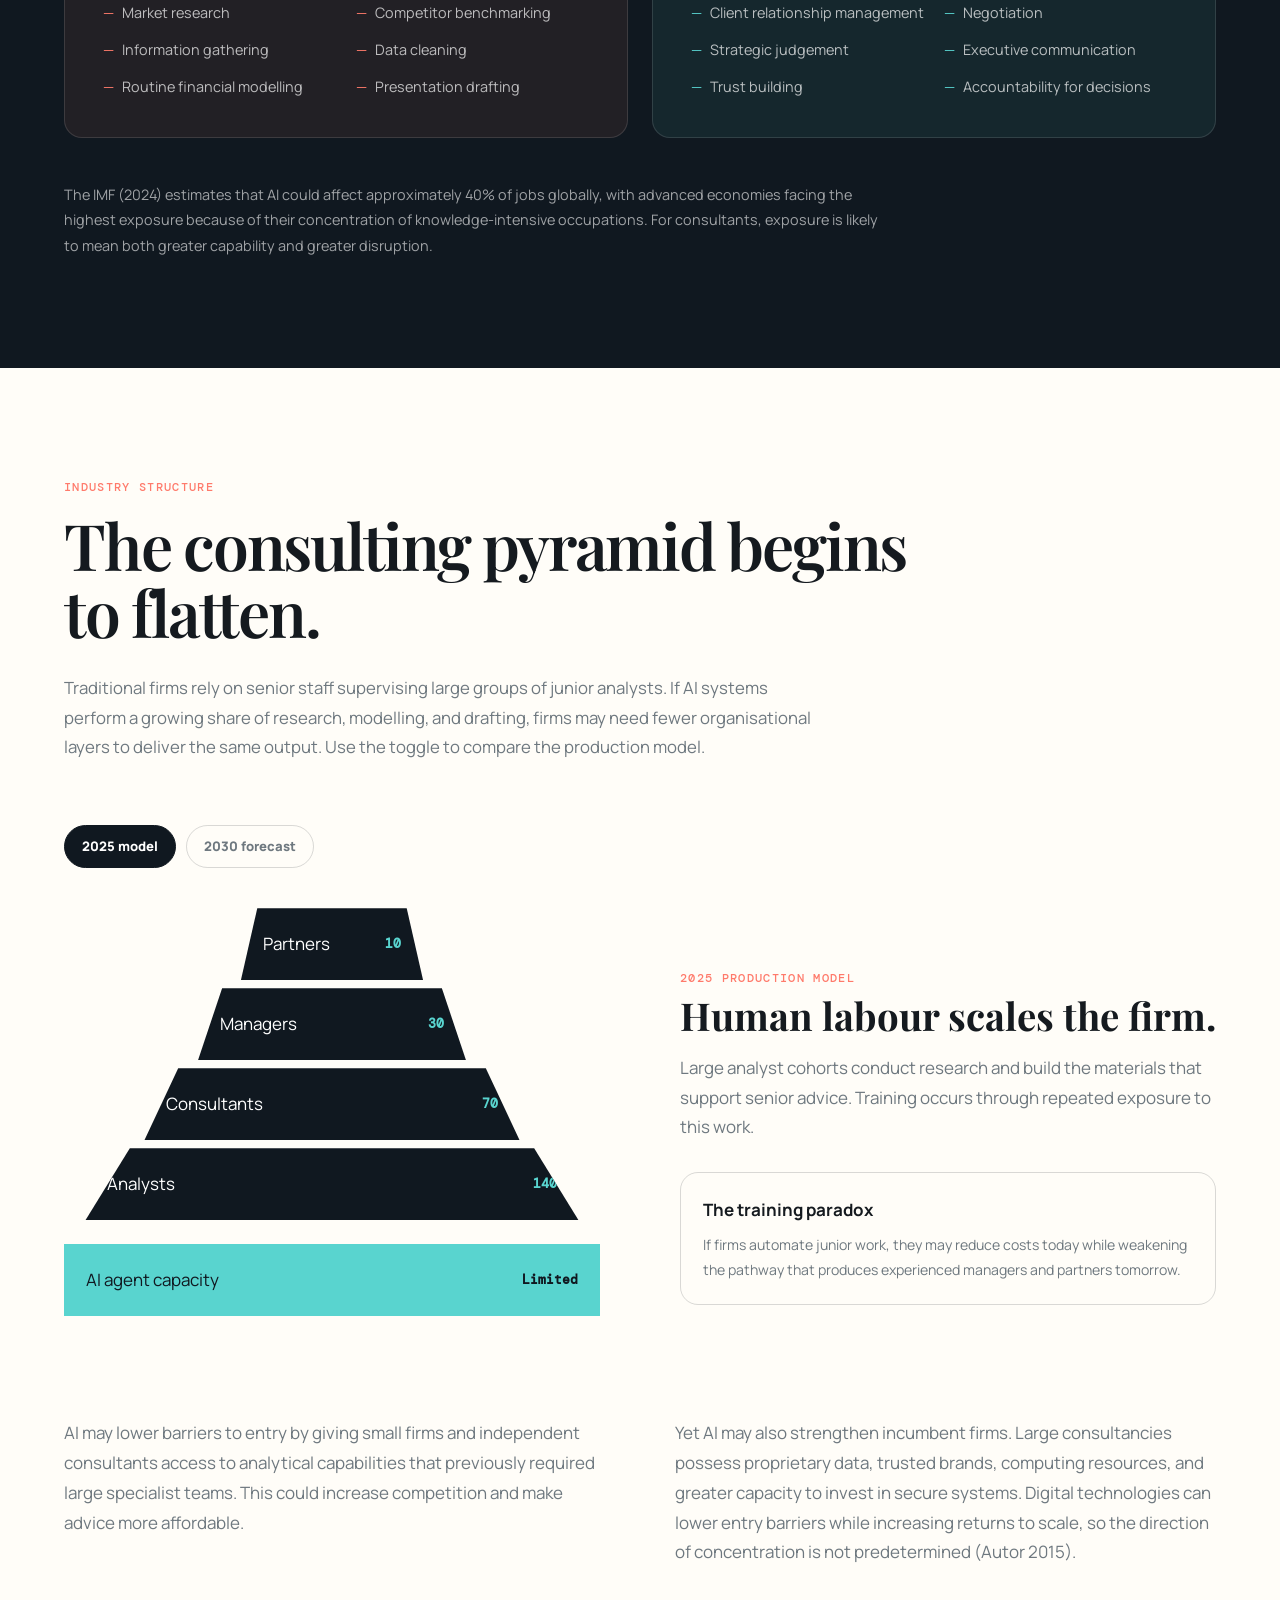
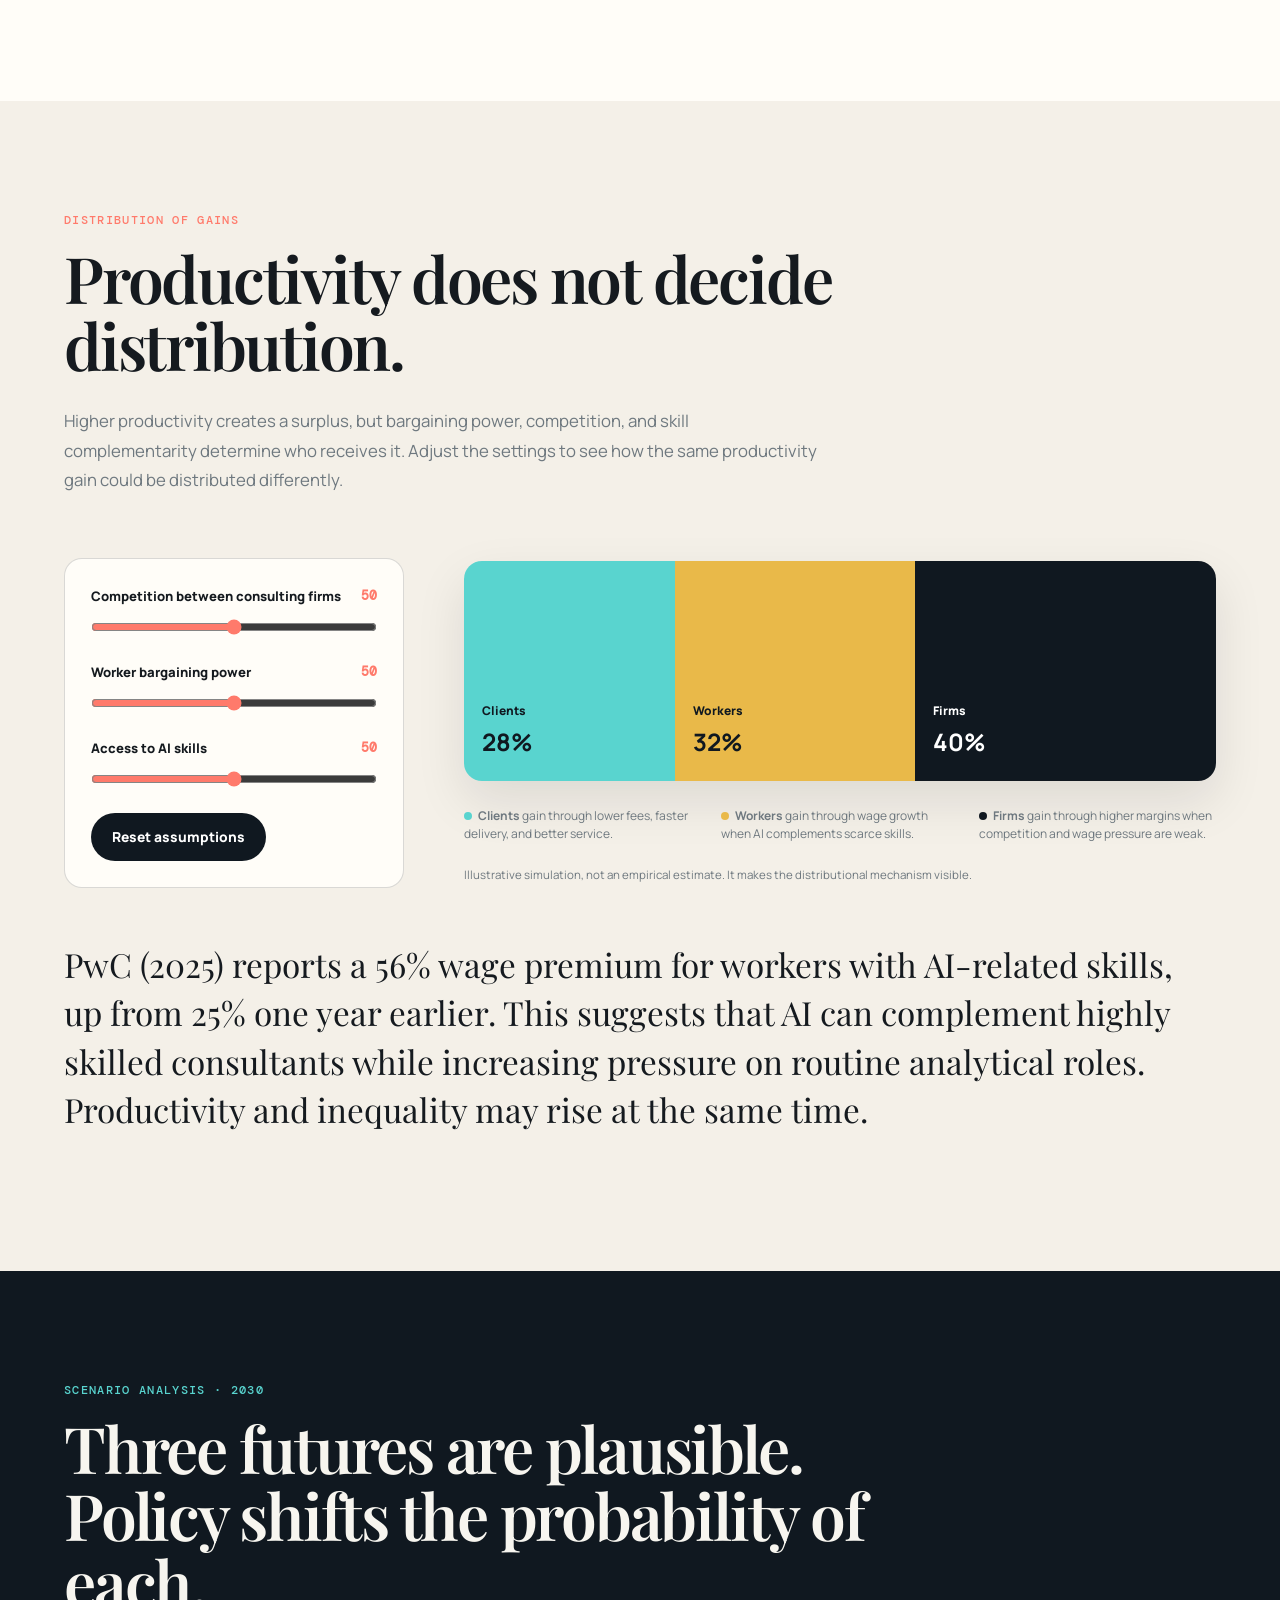
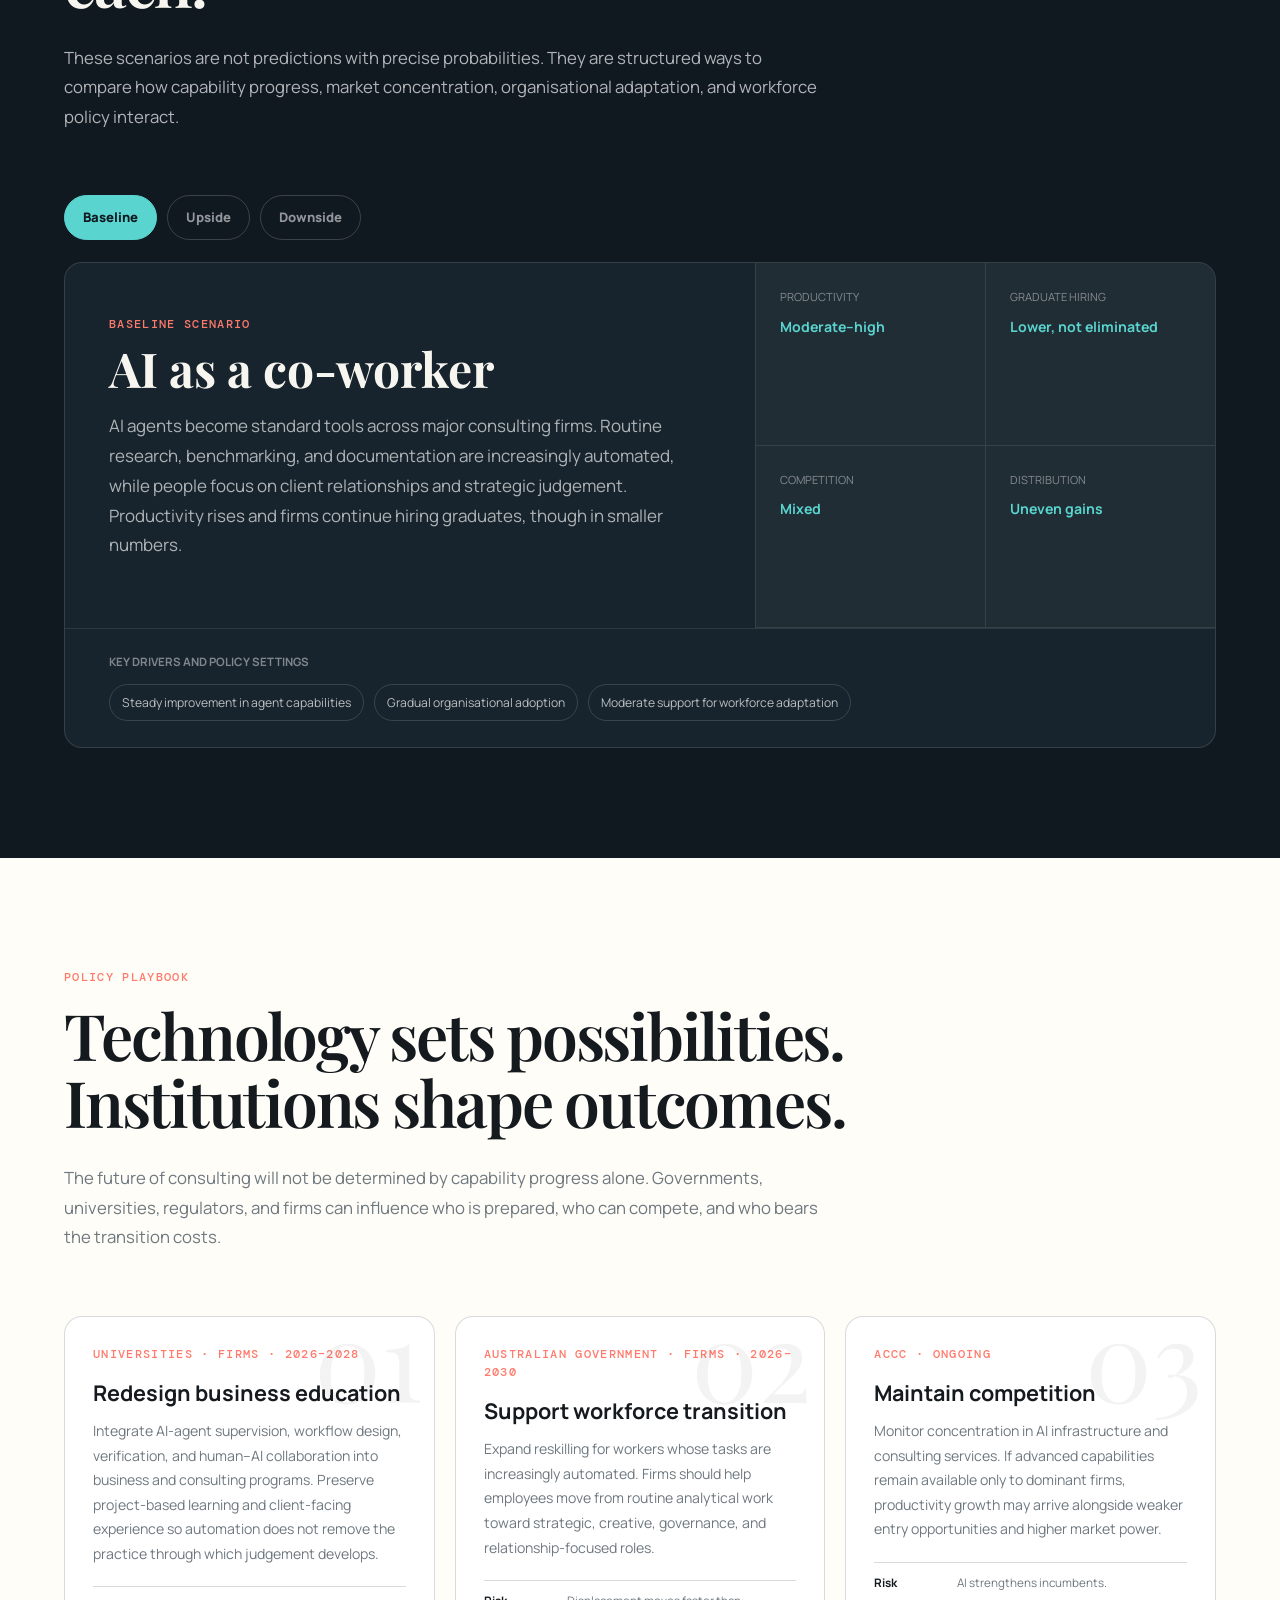
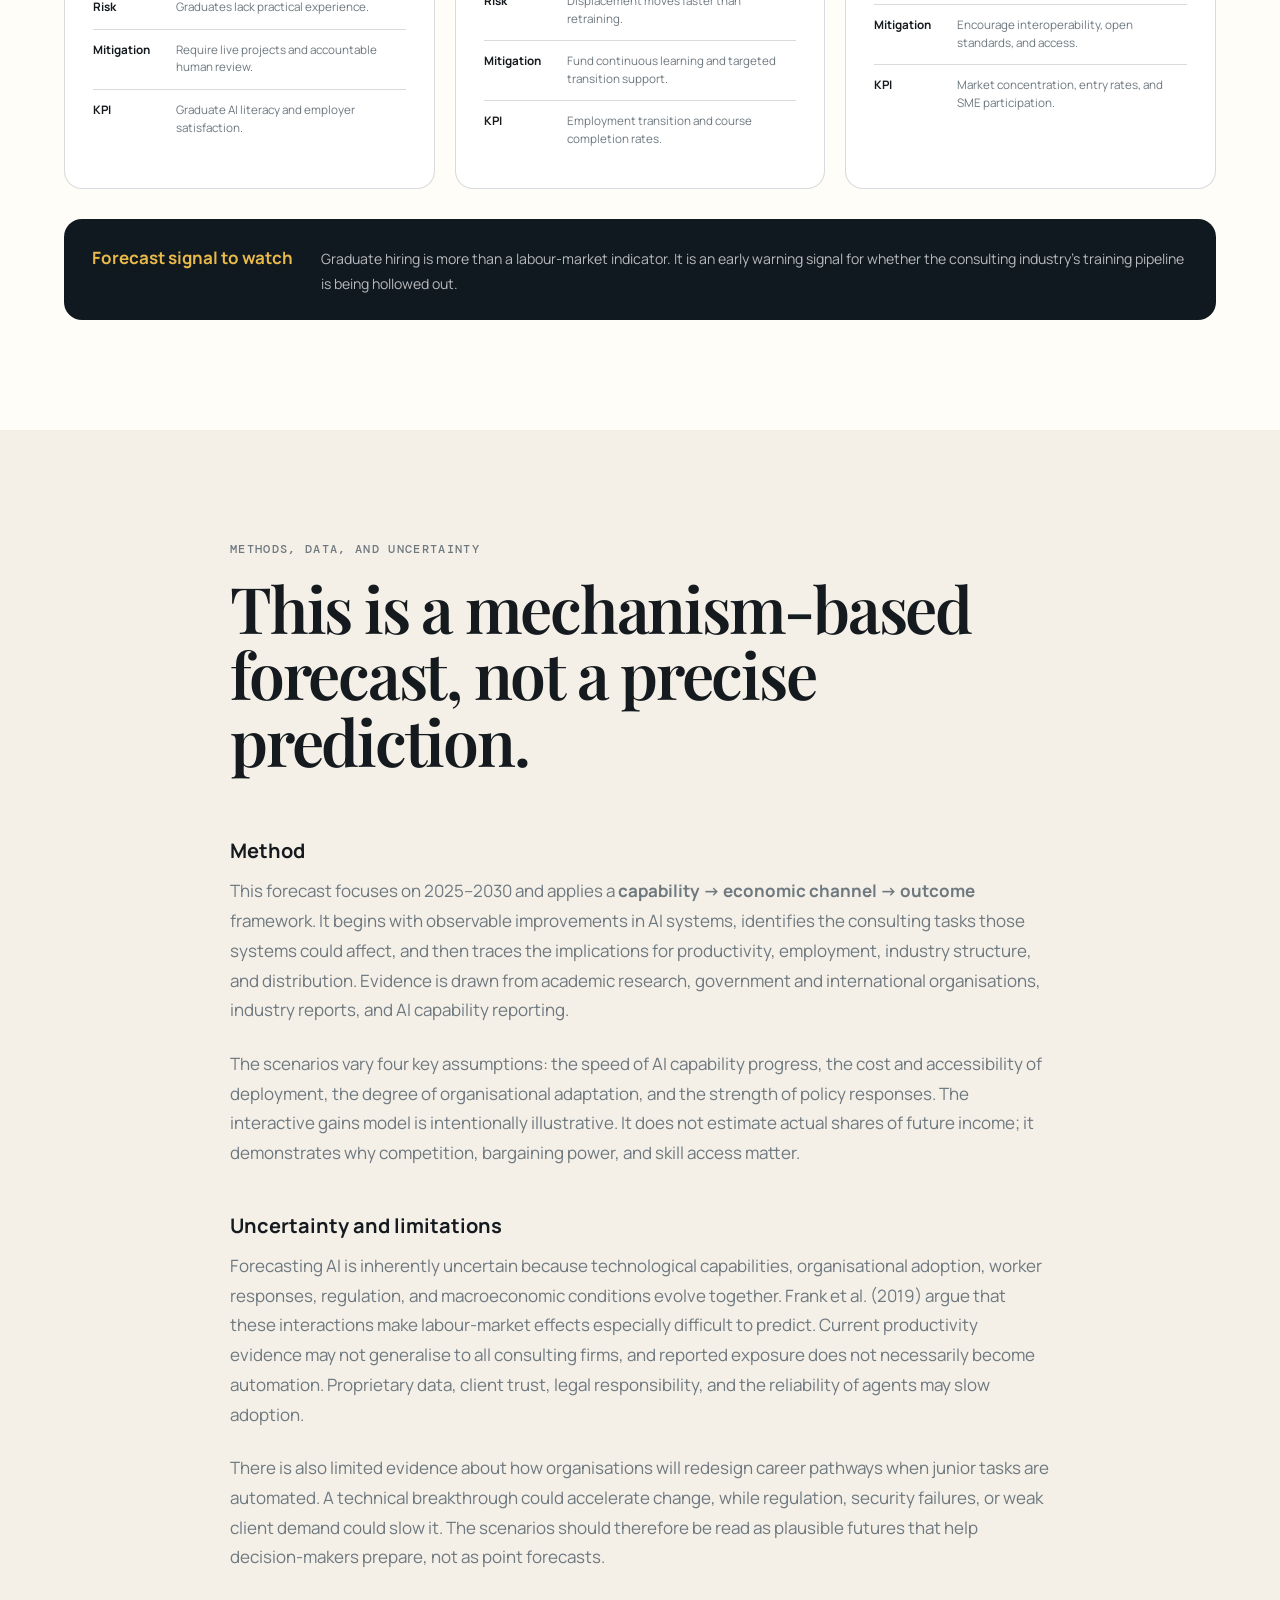
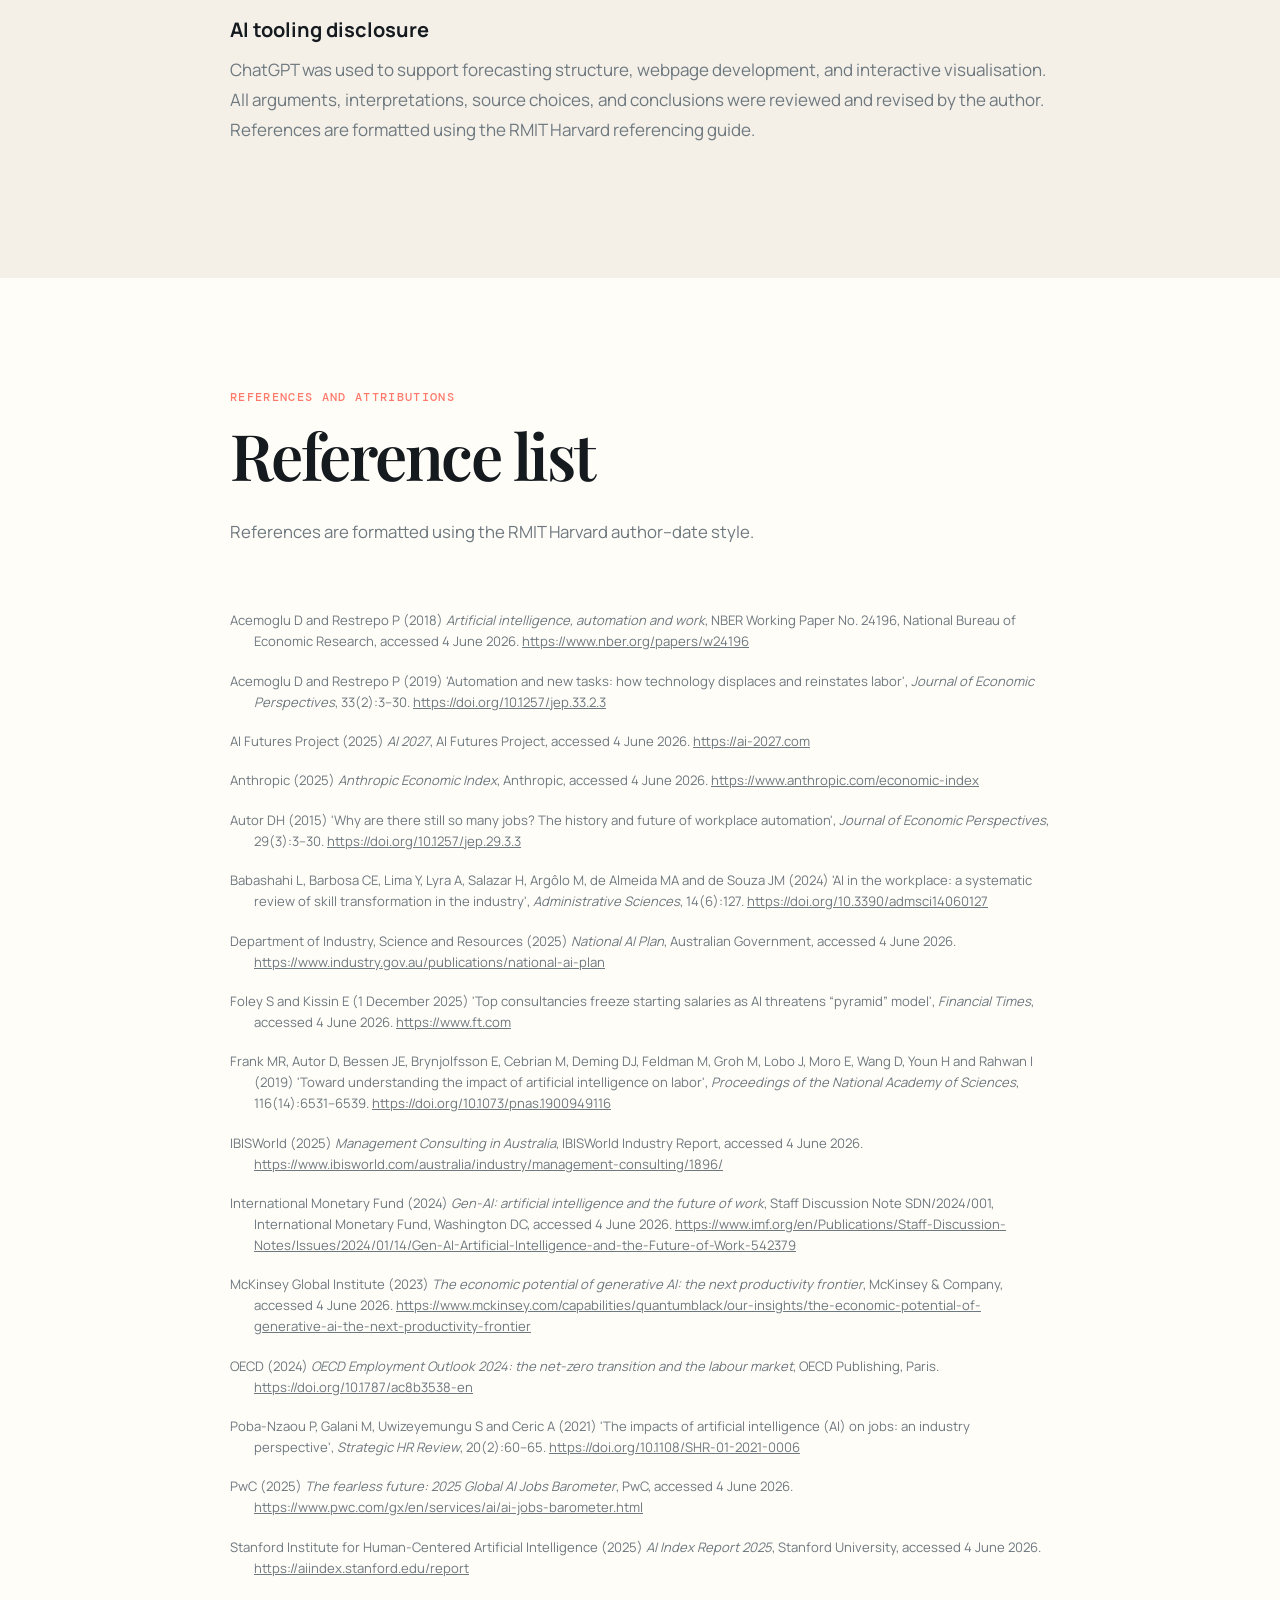
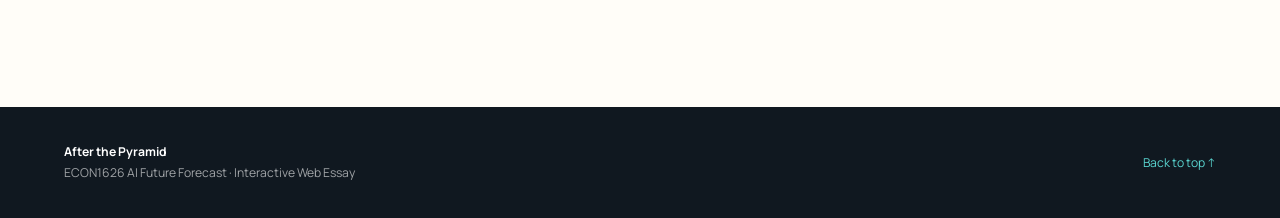
==== commit ee677728: "Complete RMIT Harvard reference list" ====
--- a/forecast.html
+++ b/forecast.html
@@ -10,6 +10,23 @@
 <section class="section-paper gains-section" id="gains"><div class="section-shell"><div class="section-heading"><p class="eyebrow">Distribution of gains</p><h2>Productivity does not decide distribution.</h2><p>Higher productivity creates a surplus, but bargaining power, competition, and skill complementarity determine who receives it. Adjust the settings to see how the same productivity gain could be distributed differently.</p></div><div class="gains-dashboard"><div class="controls-panel"><label for="competitionRange">Competition between consulting firms <output id="competitionValue">50</output></label><input id="competitionRange" type="range" min="0" max="100" value="50"><label for="workerRange">Worker bargaining power <output id="workerValue">50</output></label><input id="workerRange" type="range" min="0" max="100" value="50"><label for="skillsRange">Access to AI skills <output id="skillsValue">50</output></label><input id="skillsRange" type="range" min="0" max="100" value="50"><button class="button button-dark" id="resetGains">Reset assumptions</button></div><div class="distribution-panel"><div class="distribution-bar" aria-label="Distribution of AI productivity gains"><div class="share clients" id="clientsShare"><span>Clients</span><b>33%</b></div><div class="share workers" id="workersShare"><span>Workers</span><b>33%</b></div><div class="share firms" id="firmsShare"><span>Firms</span><b>34%</b></div></div><div class="distribution-notes"><p><span class="dot clients-dot"></span><strong>Clients</strong> gain through lower fees, faster delivery, and better service.</p><p><span class="dot workers-dot"></span><strong>Workers</strong> gain through wage growth when AI complements scarce skills.</p><p><span class="dot firms-dot"></span><strong>Firms</strong> gain through higher margins when competition and wage pressure are weak.</p></div><p class="simulation-note">Illustrative simulation, not an empirical estimate. It makes the distributional mechanism visible.</p></div></div><p class="lead">PwC (2025) reports a 56% wage premium for workers with AI-related skills, up from 25% one year earlier. This suggests that AI can complement highly skilled consultants while increasing pressure on routine analytical roles. Productivity and inequality may rise at the same time.</p></div></section>
 <section class="section-dark scenario-section" id="scenarios"><div class="section-shell"><div class="section-heading"><p class="eyebrow">Scenario analysis · 2030</p><h2>Three futures are plausible. Policy shifts the probability of each.</h2><p>These scenarios are not predictions with precise probabilities. They are structured ways to compare how capability progress, market concentration, organisational adaptation, and workforce policy interact.</p></div><div class="scenario-tabs" role="tablist" aria-label="Forecast scenarios"><button class="scenario-tab active" role="tab" aria-selected="true" data-scenario="baseline">Baseline</button><button class="scenario-tab" role="tab" aria-selected="false" data-scenario="upside">Upside</button><button class="scenario-tab" role="tab" aria-selected="false" data-scenario="downside">Downside</button></div><article class="scenario-card" id="scenarioCard"><div class="scenario-main"><span class="scenario-label" id="scenarioLabel">Baseline scenario</span><h3 id="scenarioTitle">AI as a co-worker</h3><p id="scenarioDescription">AI agents become standard tools across major consulting firms. Routine research, benchmarking, and documentation are increasingly automated, while people focus on client relationships and strategic judgement. Productivity rises and firms continue hiring graduates, though in smaller numbers.</p></div><div class="scenario-metrics"><div><span>Productivity</span><b id="metricProductivity">Moderate–high</b></div><div><span>Graduate hiring</span><b id="metricHiring">Lower, not eliminated</b></div><div><span>Competition</span><b id="metricCompetition">Mixed</b></div><div><span>Distribution</span><b id="metricDistribution">Uneven gains</b></div></div><div class="scenario-drivers"><h4>Key drivers and policy settings</h4><ul id="scenarioDrivers"><li>Steady improvement in agent capabilities</li><li>Gradual organisational adoption</li><li>Moderate support for workforce adaptation</li></ul></div></article></div></section>
 <section class="section-light policy-section" id="policy"><div class="section-shell"><div class="section-heading"><p class="eyebrow">Policy playbook</p><h2>Technology sets possibilities. Institutions shape outcomes.</h2><p>The future of consulting will not be determined by capability progress alone. Governments, universities, regulators, and firms can influence who is prepared, who can compete, and who bears the transition costs.</p></div><div class="policy-grid"><article class="policy-card"><span class="policy-number">01</span><p class="card-kicker">Universities · firms · 2026–2028</p><h3>Redesign business education</h3><p>Integrate AI-agent supervision, workflow design, verification, and human–AI collaboration into business and consulting programs. Preserve project-based learning and client-facing experience so automation does not remove the practice through which judgement develops.</p><div class="policy-detail"><strong>Risk</strong><span>Graduates lack practical experience.</span></div><div class="policy-detail"><strong>Mitigation</strong><span>Require live projects and accountable human review.</span></div><div class="policy-detail"><strong>KPI</strong><span>Graduate AI literacy and employer satisfaction.</span></div></article><article class="policy-card"><span class="policy-number">02</span><p class="card-kicker">Australian Government · firms · 2026–2030</p><h3>Support workforce transition</h3><p>Expand reskilling for workers whose tasks are increasingly automated. Firms should help employees move from routine analytical work toward strategic, creative, governance, and relationship-focused roles.</p><div class="policy-detail"><strong>Risk</strong><span>Displacement moves faster than retraining.</span></div><div class="policy-detail"><strong>Mitigation</strong><span>Fund continuous learning and targeted transition support.</span></div><div class="policy-detail"><strong>KPI</strong><span>Employment transition and course completion rates.</span></div></article><article class="policy-card"><span class="policy-number">03</span><p class="card-kicker">ACCC · ongoing</p><h3>Maintain competition</h3><p>Monitor concentration in AI infrastructure and consulting services. If advanced capabilities remain available only to dominant firms, productivity growth may arrive alongside weaker entry opportunities and higher market power.</p><div class="policy-detail"><strong>Risk</strong><span>AI strengthens incumbents.</span></div><div class="policy-detail"><strong>Mitigation</strong><span>Encourage interoperability, open standards, and access.</span></div><div class="policy-detail"><strong>KPI</strong><span>Market concentration, entry rates, and SME participation.</span></div></article></div><aside class="policy-callout"><strong>Forecast signal to watch</strong><p>Graduate hiring is more than a labour-market indicator. It is an early warning signal for whether the consulting industry's training pipeline is being hollowed out.</p></aside></div></section>
-<section class="section-paper" id="methods"><div class="section-shell narrow"><div class="section-heading"><p class="eyebrow">Methods, data, and uncertainty</p><h2>This is a mechanism-based forecast, not a precise prediction.</h2></div><h3>Method</h3><p>This forecast focuses on 2025–2030 and applies a <strong>capability → economic channel → outcome</strong> framework. It begins with observable improvements in AI systems, identifies the consulting tasks those systems could affect, and then traces the implications for productivity, employment, industry structure, and distribution. Evidence is drawn from academic research, government and international organisations, industry reports, and AI capability reporting.</p><p>The scenarios vary four key assumptions: the speed of AI capability progress, the cost and accessibility of deployment, the degree of organisational adaptation, and the strength of policy responses. The interactive gains model is intentionally illustrative. It does not estimate actual shares of future income; it demonstrates why competition, bargaining power, and skill access matter.</p><h3>Uncertainty and limitations</h3><p>Forecasting AI is inherently uncertain because technological capabilities, organisational adoption, worker responses, regulation, and macroeconomic conditions evolve together. Frank et al. (2019) argue that these interactions make labour-market effects especially difficult to predict. Current productivity evidence may not generalise to all consulting firms, and reported exposure does not necessarily become automation. Proprietary data, client trust, legal responsibility, and the reliability of agents may slow adoption.</p><p>There is also limited evidence about how organisations will redesign career pathways when junior tasks are automated. A technical breakthrough could accelerate change, while regulation, security failures, or weak client demand could slow it. The scenarios should therefore be read as plausible futures that help decision-makers prepare, not as point forecasts.</p><h3>AI tooling disclosure</h3><p>ChatGPT was used to support forecasting structure, webpage development, and interactive visualisation. All arguments, interpretations, source choices, and conclusions were reviewed and revised by the author. The final reference list should be checked against the RMIT Harvard referencing guide before submission.</p></div></section>
-<section class="references section-light" id="references"><div class="section-shell narrow"><div class="section-heading"><p class="eyebrow">References and attributions</p><h2>Reference list</h2><p class="reference-warning">Draft references retained from the original essay. Complete and format all entries in RMIT Harvard style before submission.</p></div><div class="reference-list"><p>Acemoglu, D &amp; Restrepo, P 2018, <em>Artificial Intelligence, Automation and Work</em>, NBER Working Paper No. 24196, National Bureau of Economic Research.</p><p>Acemoglu, D &amp; Restrepo, P 2019, 'Automation and New Tasks: How Technology Displaces and Reinstates Labor', <em>Journal of Economic Perspectives</em>, vol. 33, no. 2, pp. 3–30.</p><p>Anthropic 2025, <em>Anthropic Economic Index</em>, Anthropic.</p><p>Autor, DH 2015, 'Why Are There Still So Many Jobs? The History and Future of Workplace Automation', <em>Journal of Economic Perspectives</em>, vol. 29, no. 3, pp. 3–30.</p><p>Frank, MR et al. 2019, 'Toward Understanding the Impact of Artificial Intelligence on Labor', <em>Proceedings of the National Academy of Sciences</em>, vol. 116, no. 14, pp. 6531–6539.</p><p>IBISWorld 2025, <em>Management Consulting in Australia</em>, IBISWorld Industry Report.</p><p>International Monetary Fund 2024, <em>Gen-AI: Artificial Intelligence and the Future of Work</em>, International Monetary Fund, Washington DC.</p><p>McKinsey Global Institute 2023, <em>The Economic Potential of Generative AI: The Next Productivity Frontier</em>, McKinsey &amp; Company.</p><p>OECD 2024, <em>OECD Employment Outlook 2024</em>, OECD Publishing, Paris.</p><p>PwC 2025, <em>2025 Global AI Jobs Barometer</em>, PricewaterhouseCoopers.</p><p>Stanford Institute for Human-Centered Artificial Intelligence 2025, <em>AI Index Report 2025</em>, Stanford University.</p></div></div></section>
+<section class="section-paper" id="methods"><div class="section-shell narrow"><div class="section-heading"><p class="eyebrow">Methods, data, and uncertainty</p><h2>This is a mechanism-based forecast, not a precise prediction.</h2></div><h3>Method</h3><p>This forecast focuses on 2025–2030 and applies a <strong>capability → economic channel → outcome</strong> framework. It begins with observable improvements in AI systems, identifies the consulting tasks those systems could affect, and then traces the implications for productivity, employment, industry structure, and distribution. Evidence is drawn from academic research, government and international organisations, industry reports, and AI capability reporting.</p><p>The scenarios vary four key assumptions: the speed of AI capability progress, the cost and accessibility of deployment, the degree of organisational adaptation, and the strength of policy responses. The interactive gains model is intentionally illustrative. It does not estimate actual shares of future income; it demonstrates why competition, bargaining power, and skill access matter.</p><h3>Uncertainty and limitations</h3><p>Forecasting AI is inherently uncertain because technological capabilities, organisational adoption, worker responses, regulation, and macroeconomic conditions evolve together. Frank et al. (2019) argue that these interactions make labour-market effects especially difficult to predict. Current productivity evidence may not generalise to all consulting firms, and reported exposure does not necessarily become automation. Proprietary data, client trust, legal responsibility, and the reliability of agents may slow adoption.</p><p>There is also limited evidence about how organisations will redesign career pathways when junior tasks are automated. A technical breakthrough could accelerate change, while regulation, security failures, or weak client demand could slow it. The scenarios should therefore be read as plausible futures that help decision-makers prepare, not as point forecasts.</p><h3>AI tooling disclosure</h3><p>ChatGPT was used to support forecasting structure, webpage development, and interactive visualisation. All arguments, interpretations, source choices, and conclusions were reviewed and revised by the author. References are formatted using the RMIT Harvard referencing guide.</p></div></section>
+<section class="references section-light" id="references"><div class="section-shell narrow"><div class="section-heading"><p class="eyebrow">References and attributions</p><h2>Reference list</h2><p>References are formatted using the RMIT Harvard author–date style.</p></div><div class="reference-list">
+<p>Acemoglu D and Restrepo P (2018) <em>Artificial intelligence, automation and work</em>, NBER Working Paper No. 24196, National Bureau of Economic Research, accessed 4 June 2026. <a href="https://www.nber.org/papers/w24196">https://www.nber.org/papers/w24196</a></p>
+<p>Acemoglu D and Restrepo P (2019) 'Automation and new tasks: how technology displaces and reinstates labor', <em>Journal of Economic Perspectives</em>, 33(2):3–30. <a href="https://doi.org/10.1257/jep.33.2.3">https://doi.org/10.1257/jep.33.2.3</a></p>
+<p>AI Futures Project (2025) <em>AI 2027</em>, AI Futures Project, accessed 4 June 2026. <a href="https://ai-2027.com">https://ai-2027.com</a></p>
+<p>Anthropic (2025) <em>Anthropic Economic Index</em>, Anthropic, accessed 4 June 2026. <a href="https://www.anthropic.com/economic-index">https://www.anthropic.com/economic-index</a></p>
+<p>Autor DH (2015) 'Why are there still so many jobs? The history and future of workplace automation', <em>Journal of Economic Perspectives</em>, 29(3):3–30. <a href="https://doi.org/10.1257/jep.29.3.3">https://doi.org/10.1257/jep.29.3.3</a></p>
+<p>Babashahi L, Barbosa CE, Lima Y, Lyra A, Salazar H, Argôlo M, de Almeida MA and de Souza JM (2024) 'AI in the workplace: a systematic review of skill transformation in the industry', <em>Administrative Sciences</em>, 14(6):127. <a href="https://doi.org/10.3390/admsci14060127">https://doi.org/10.3390/admsci14060127</a></p>
+<p>Department of Industry, Science and Resources (2025) <em>National AI Plan</em>, Australian Government, accessed 4 June 2026. <a href="https://www.industry.gov.au/publications/national-ai-plan">https://www.industry.gov.au/publications/national-ai-plan</a></p>
+<p>Foley S and Kissin E (1 December 2025) 'Top consultancies freeze starting salaries as AI threatens “pyramid” model', <em>Financial Times</em>, accessed 4 June 2026. <a href="https://www.ft.com">https://www.ft.com</a></p>
+<p>Frank MR, Autor D, Bessen JE, Brynjolfsson E, Cebrian M, Deming DJ, Feldman M, Groh M, Lobo J, Moro E, Wang D, Youn H and Rahwan I (2019) 'Toward understanding the impact of artificial intelligence on labor', <em>Proceedings of the National Academy of Sciences</em>, 116(14):6531–6539. <a href="https://doi.org/10.1073/pnas.1900949116">https://doi.org/10.1073/pnas.1900949116</a></p>
+<p>IBISWorld (2025) <em>Management Consulting in Australia</em>, IBISWorld Industry Report, accessed 4 June 2026. <a href="https://www.ibisworld.com/australia/industry/management-consulting/1896/">https://www.ibisworld.com/australia/industry/management-consulting/1896/</a></p>
+<p>International Monetary Fund (2024) <em>Gen-AI: artificial intelligence and the future of work</em>, Staff Discussion Note SDN/2024/001, International Monetary Fund, Washington DC, accessed 4 June 2026. <a href="https://www.imf.org/en/Publications/Staff-Discussion-Notes/Issues/2024/01/14/Gen-AI-Artificial-Intelligence-and-the-Future-of-Work-542379">https://www.imf.org/en/Publications/Staff-Discussion-Notes/Issues/2024/01/14/Gen-AI-Artificial-Intelligence-and-the-Future-of-Work-542379</a></p>
+<p>McKinsey Global Institute (2023) <em>The economic potential of generative AI: the next productivity frontier</em>, McKinsey &amp; Company, accessed 4 June 2026. <a href="https://www.mckinsey.com/capabilities/quantumblack/our-insights/the-economic-potential-of-generative-ai-the-next-productivity-frontier">https://www.mckinsey.com/capabilities/quantumblack/our-insights/the-economic-potential-of-generative-ai-the-next-productivity-frontier</a></p>
+<p>OECD (2024) <em>OECD Employment Outlook 2024: the net-zero transition and the labour market</em>, OECD Publishing, Paris. <a href="https://doi.org/10.1787/ac8b3538-en">https://doi.org/10.1787/ac8b3538-en</a></p>
+<p>Poba-Nzaou P, Galani M, Uwizeyemungu S and Ceric A (2021) 'The impacts of artificial intelligence (AI) on jobs: an industry perspective', <em>Strategic HR Review</em>, 20(2):60–65. <a href="https://doi.org/10.1108/SHR-01-2021-0006">https://doi.org/10.1108/SHR-01-2021-0006</a></p>
+<p>PwC (2025) <em>The fearless future: 2025 Global AI Jobs Barometer</em>, PwC, accessed 4 June 2026. <a href="https://www.pwc.com/gx/en/services/ai/ai-jobs-barometer.html">https://www.pwc.com/gx/en/services/ai/ai-jobs-barometer.html</a></p>
+<p>Stanford Institute for Human-Centered Artificial Intelligence (2025) <em>AI Index Report 2025</em>, Stanford University, accessed 4 June 2026. <a href="https://aiindex.stanford.edu/report">https://aiindex.stanford.edu/report</a></p>
+</div></div></section>
 </main><footer><div><strong>After the Pyramid</strong><span>ECON1626 AI Future Forecast · Interactive Web Essay</span></div><a href="#top">Back to top ↑</a></footer><script src="script.js"></script></body></html>
